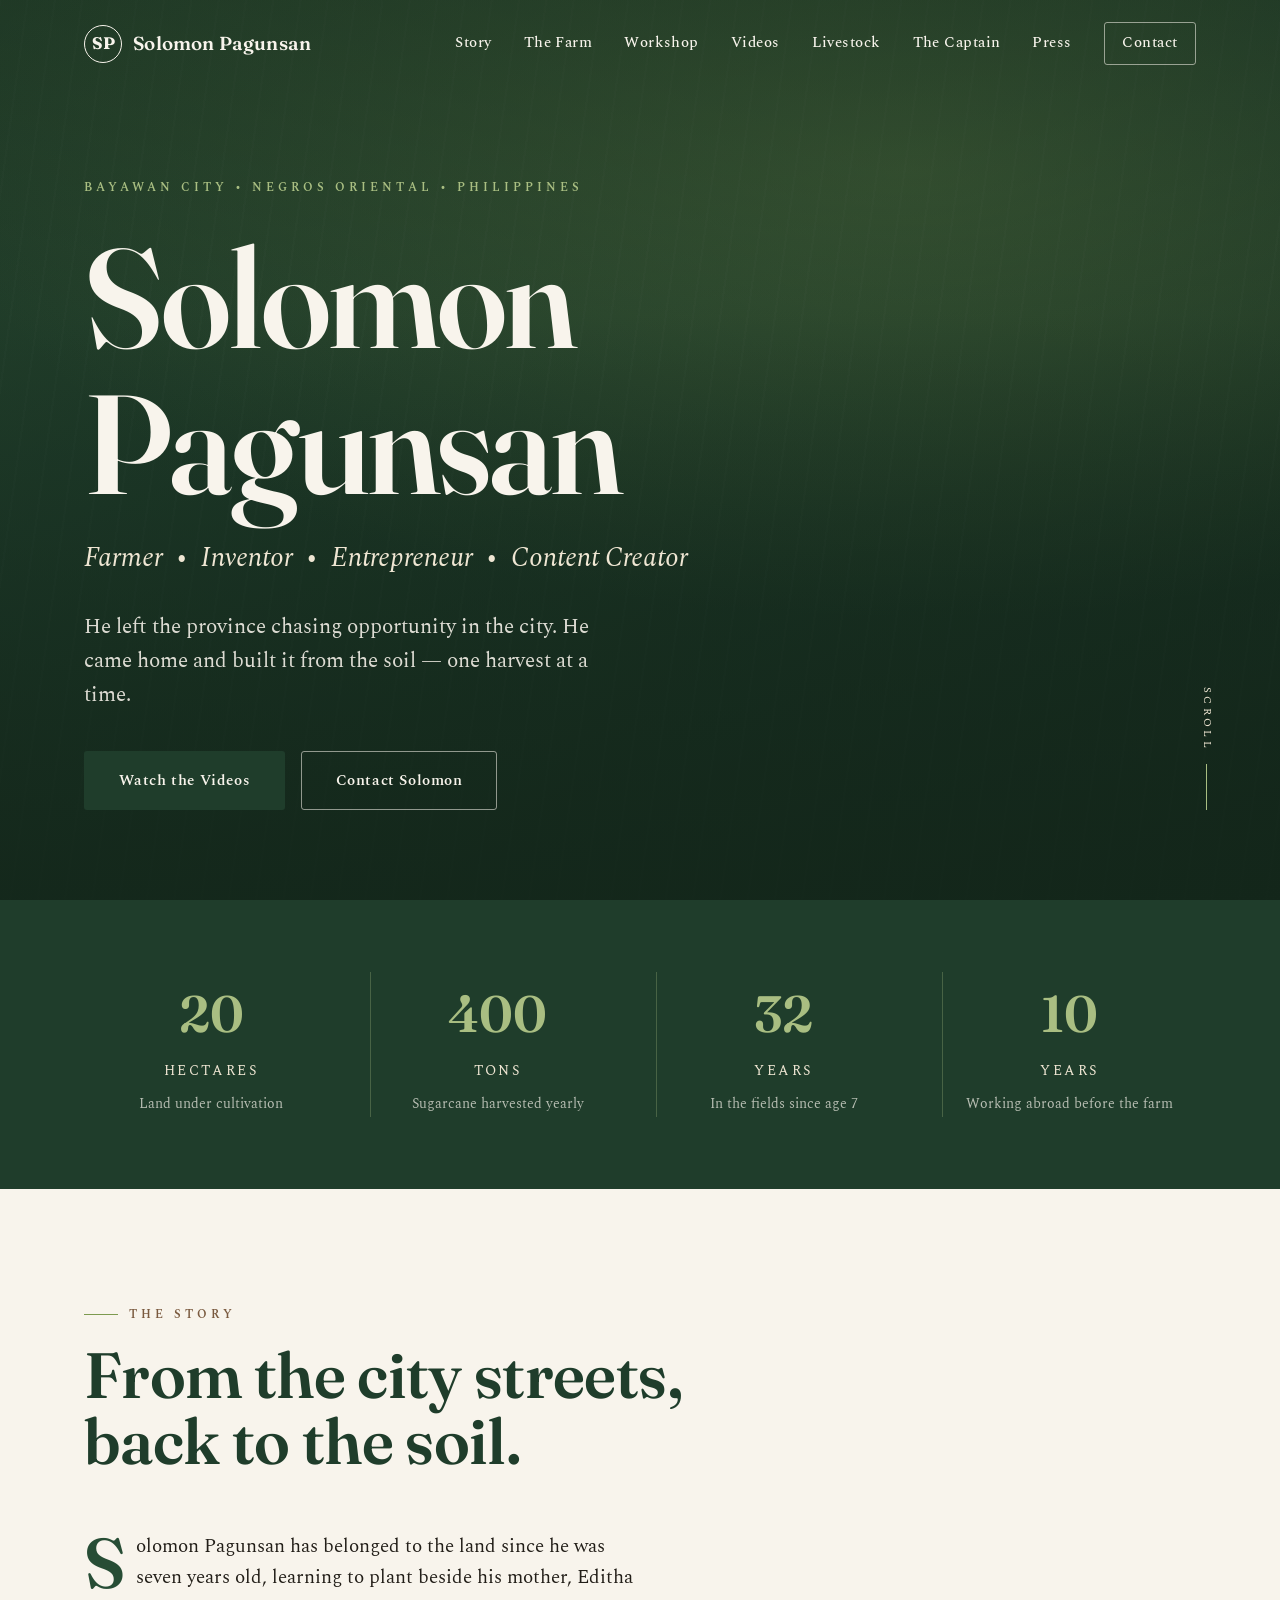
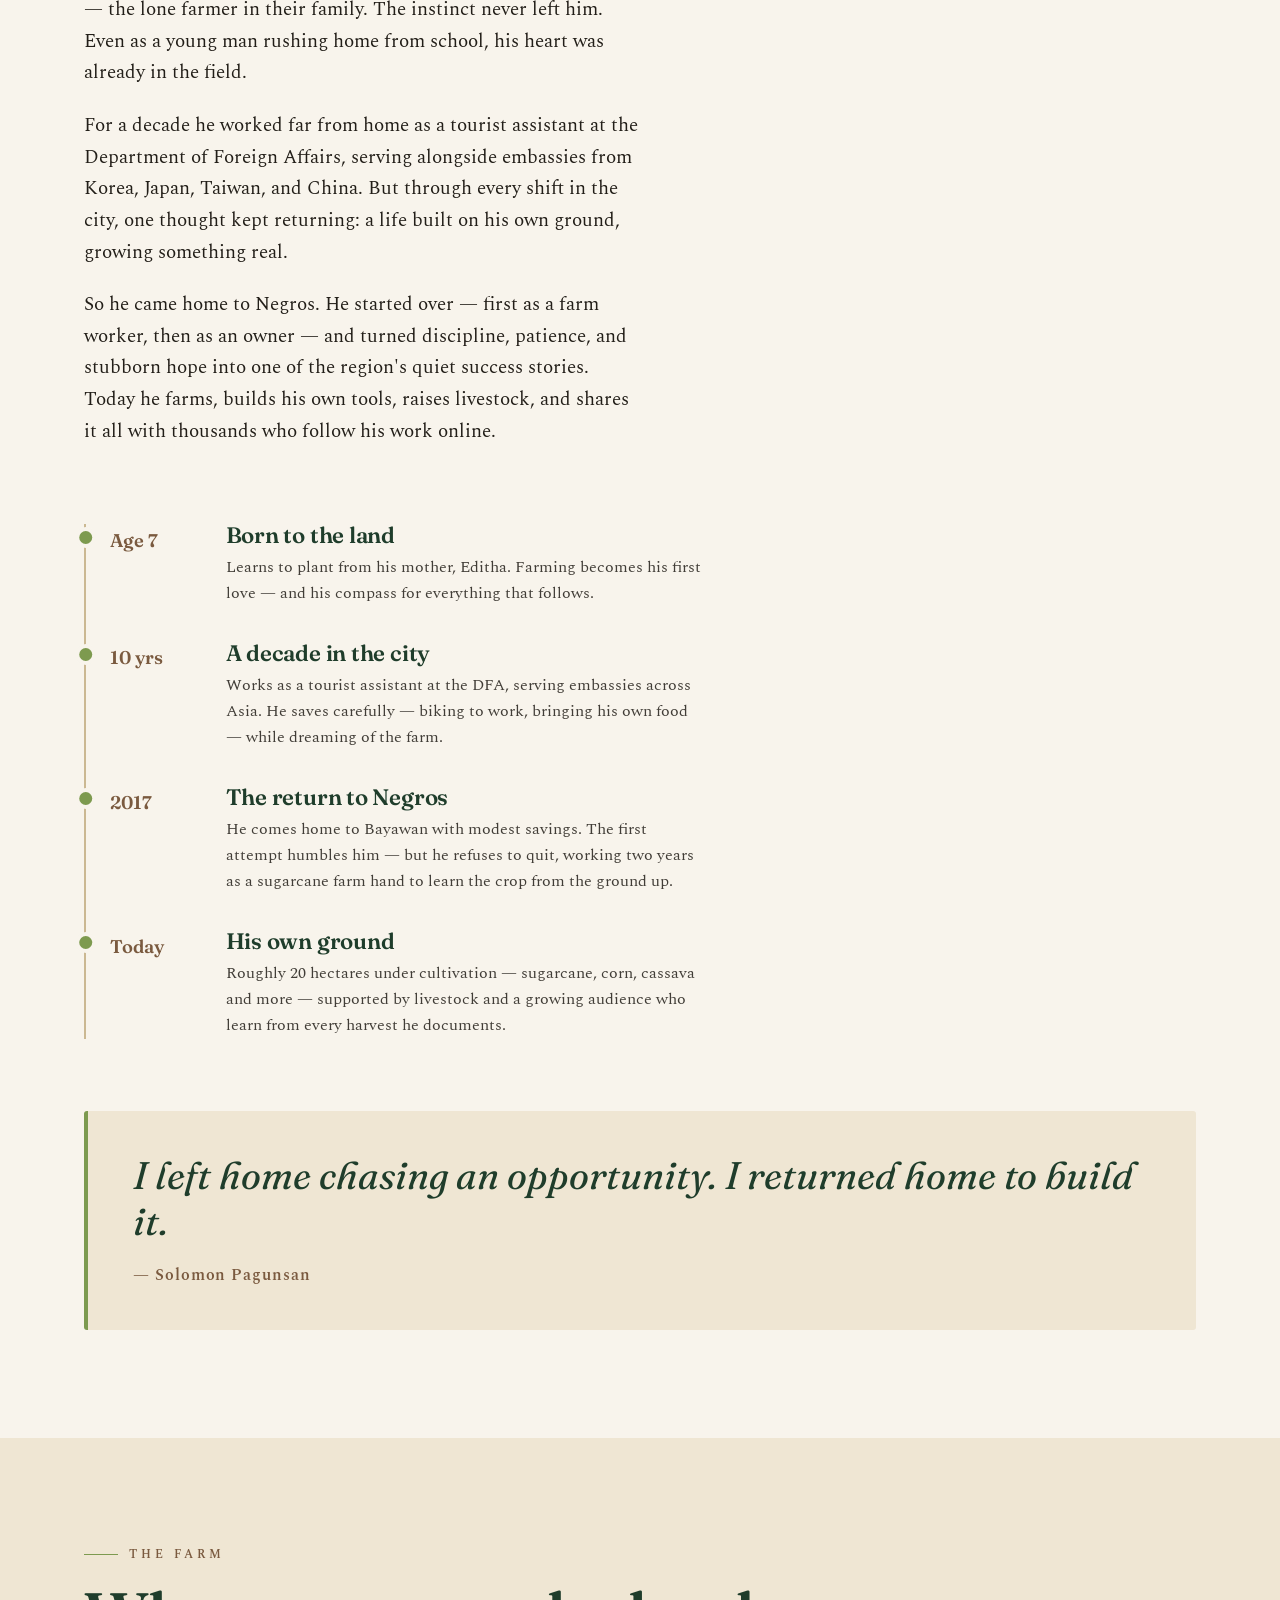
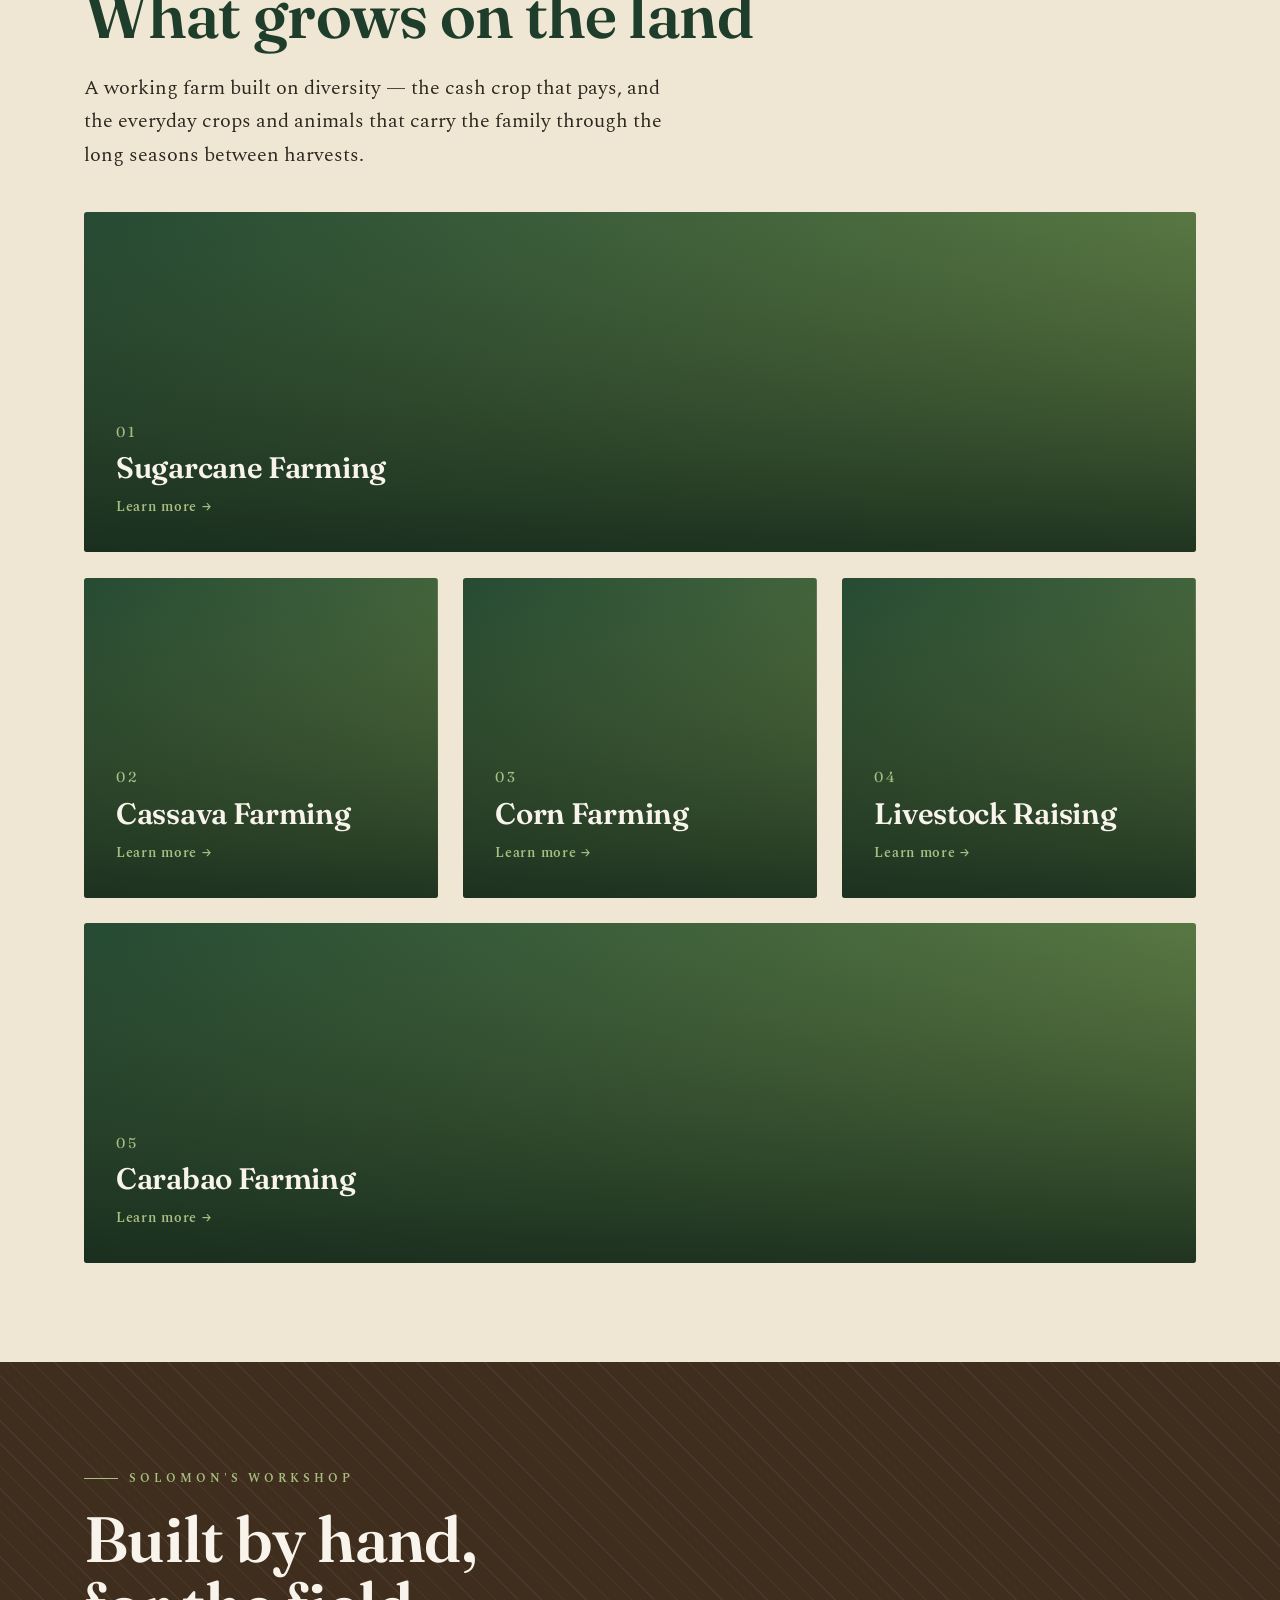
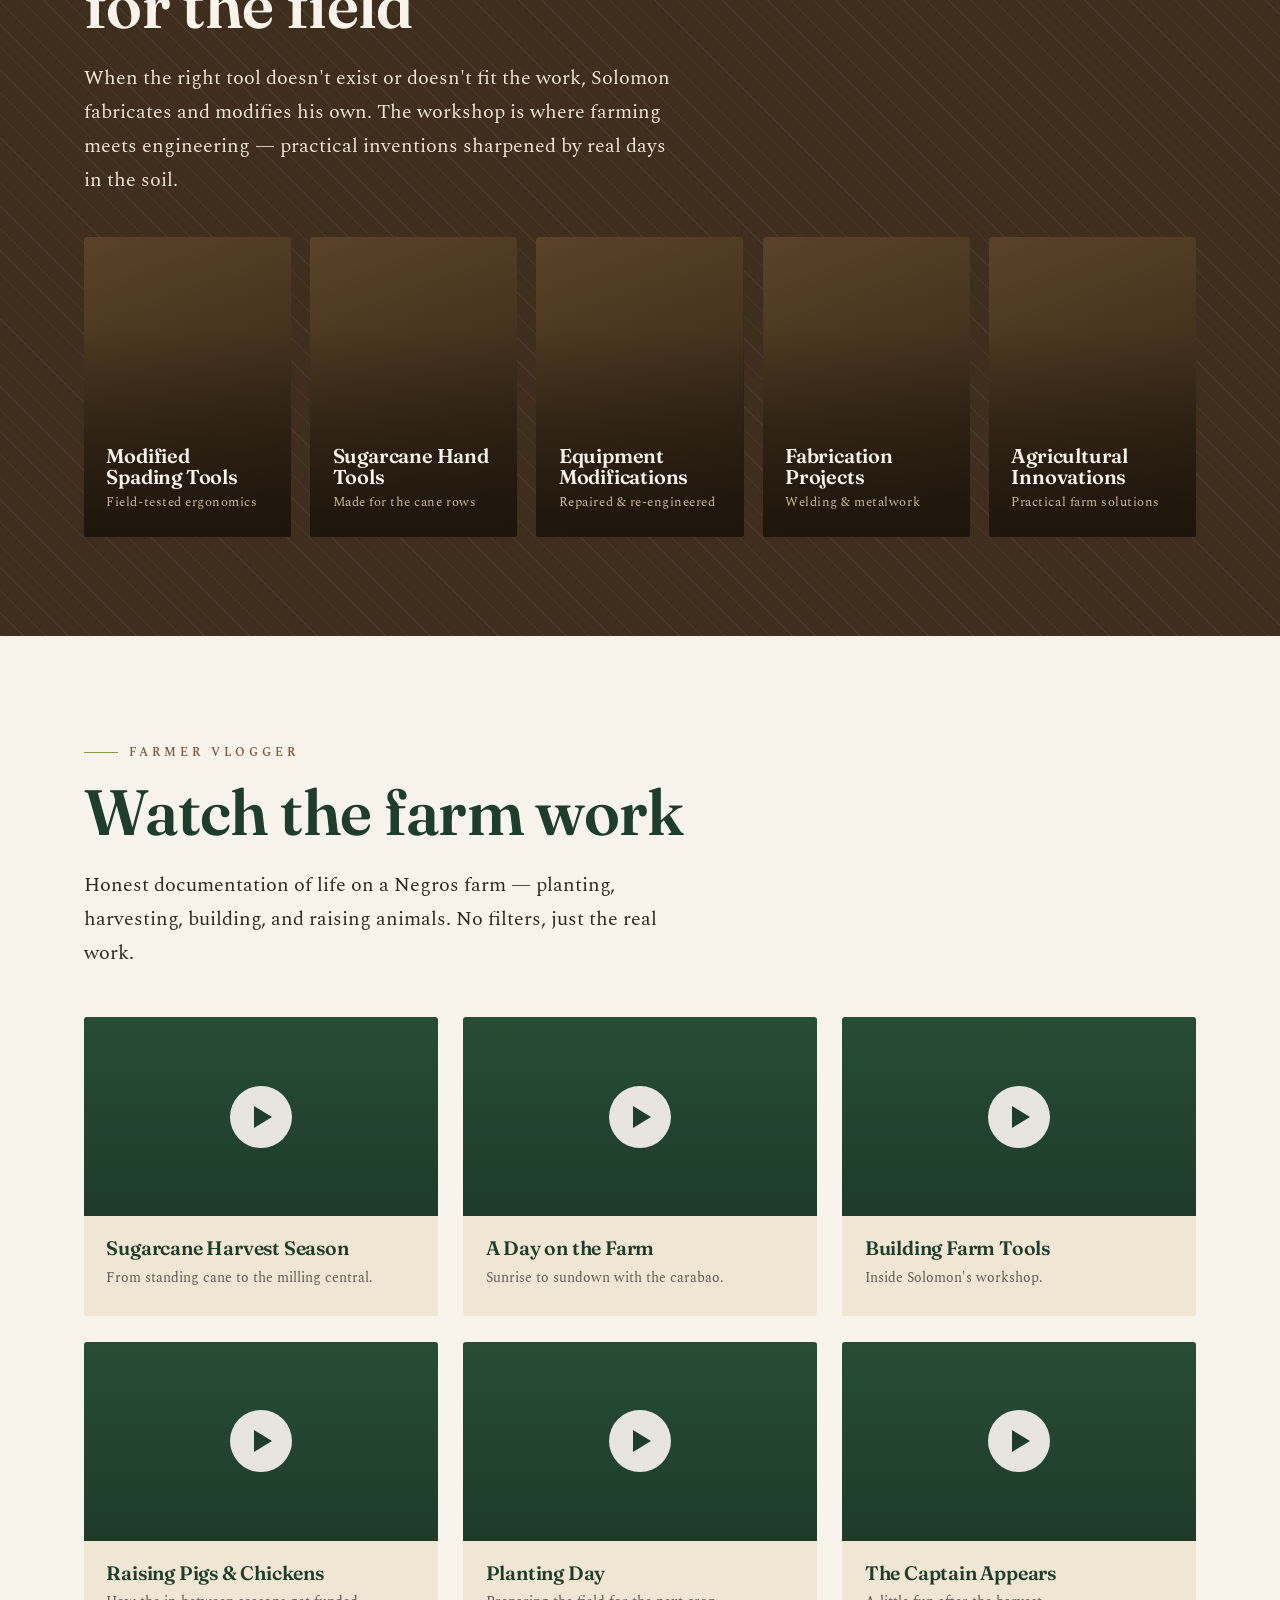
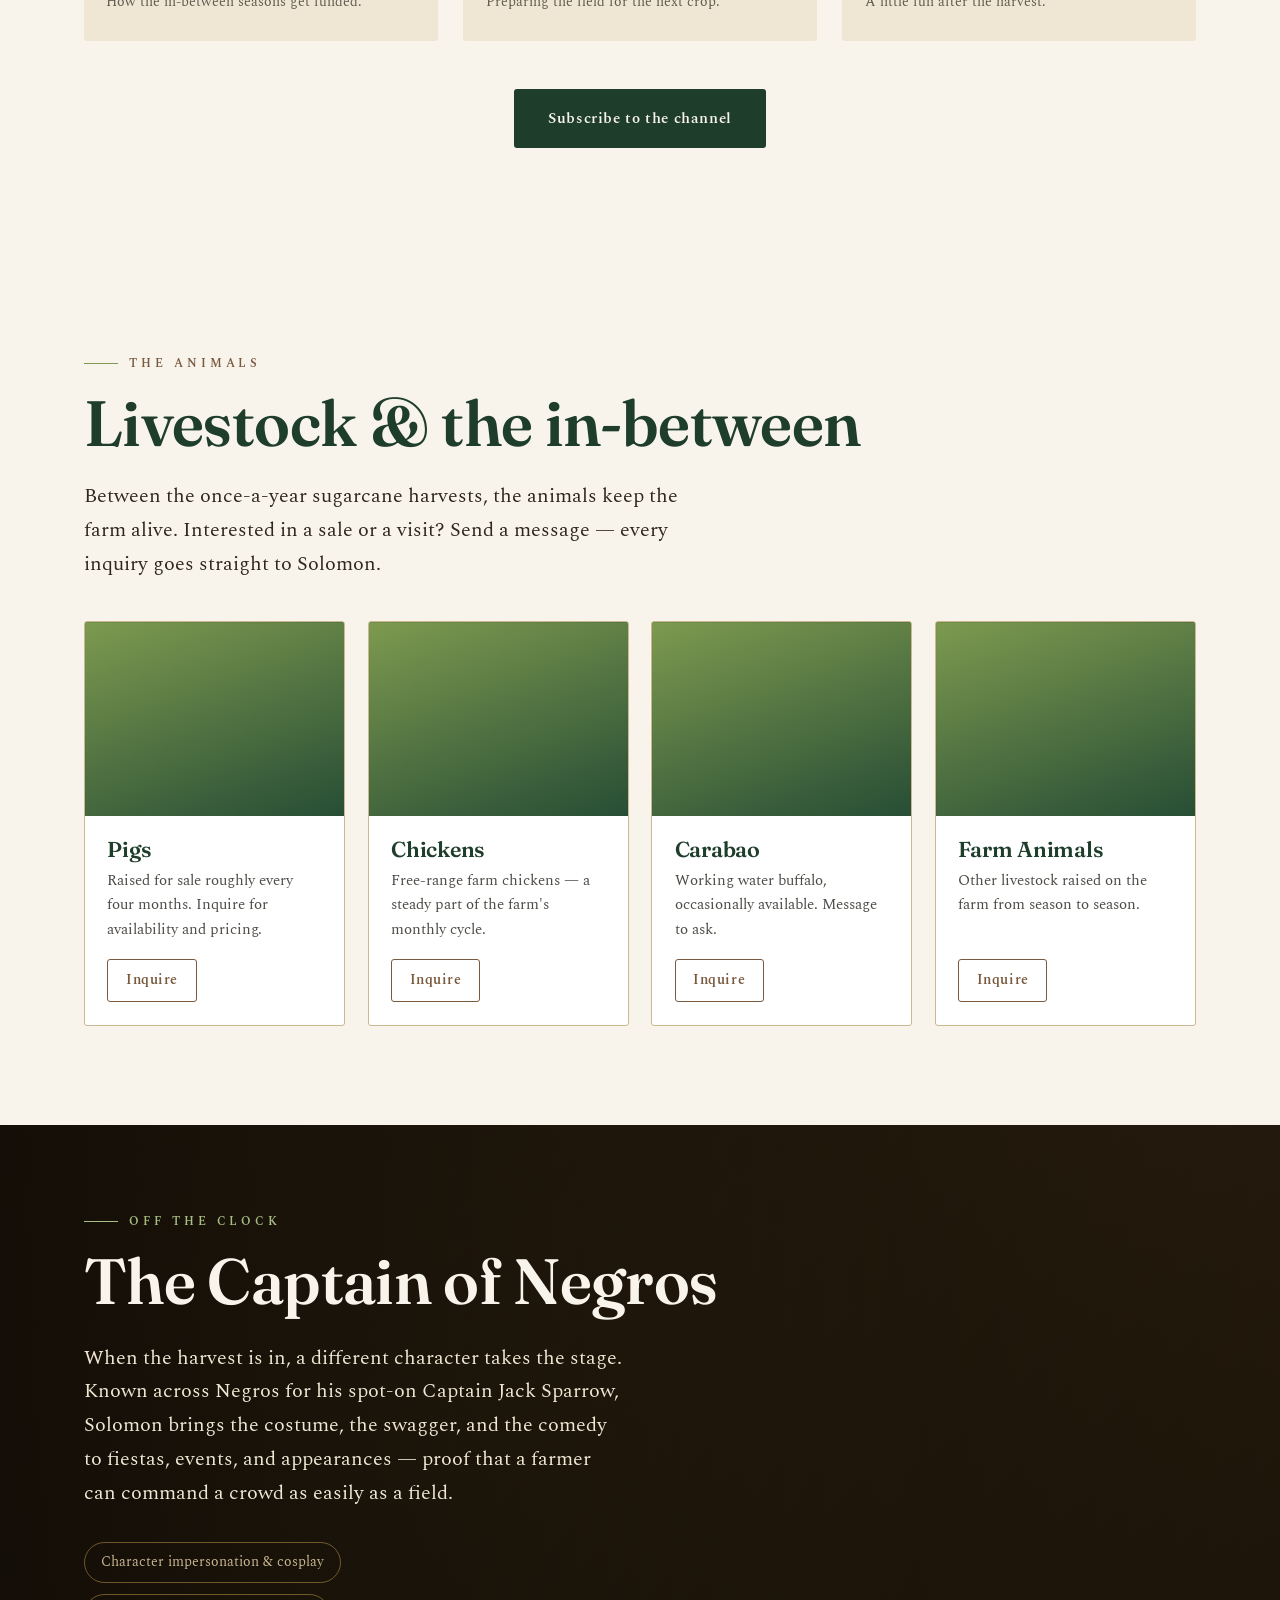
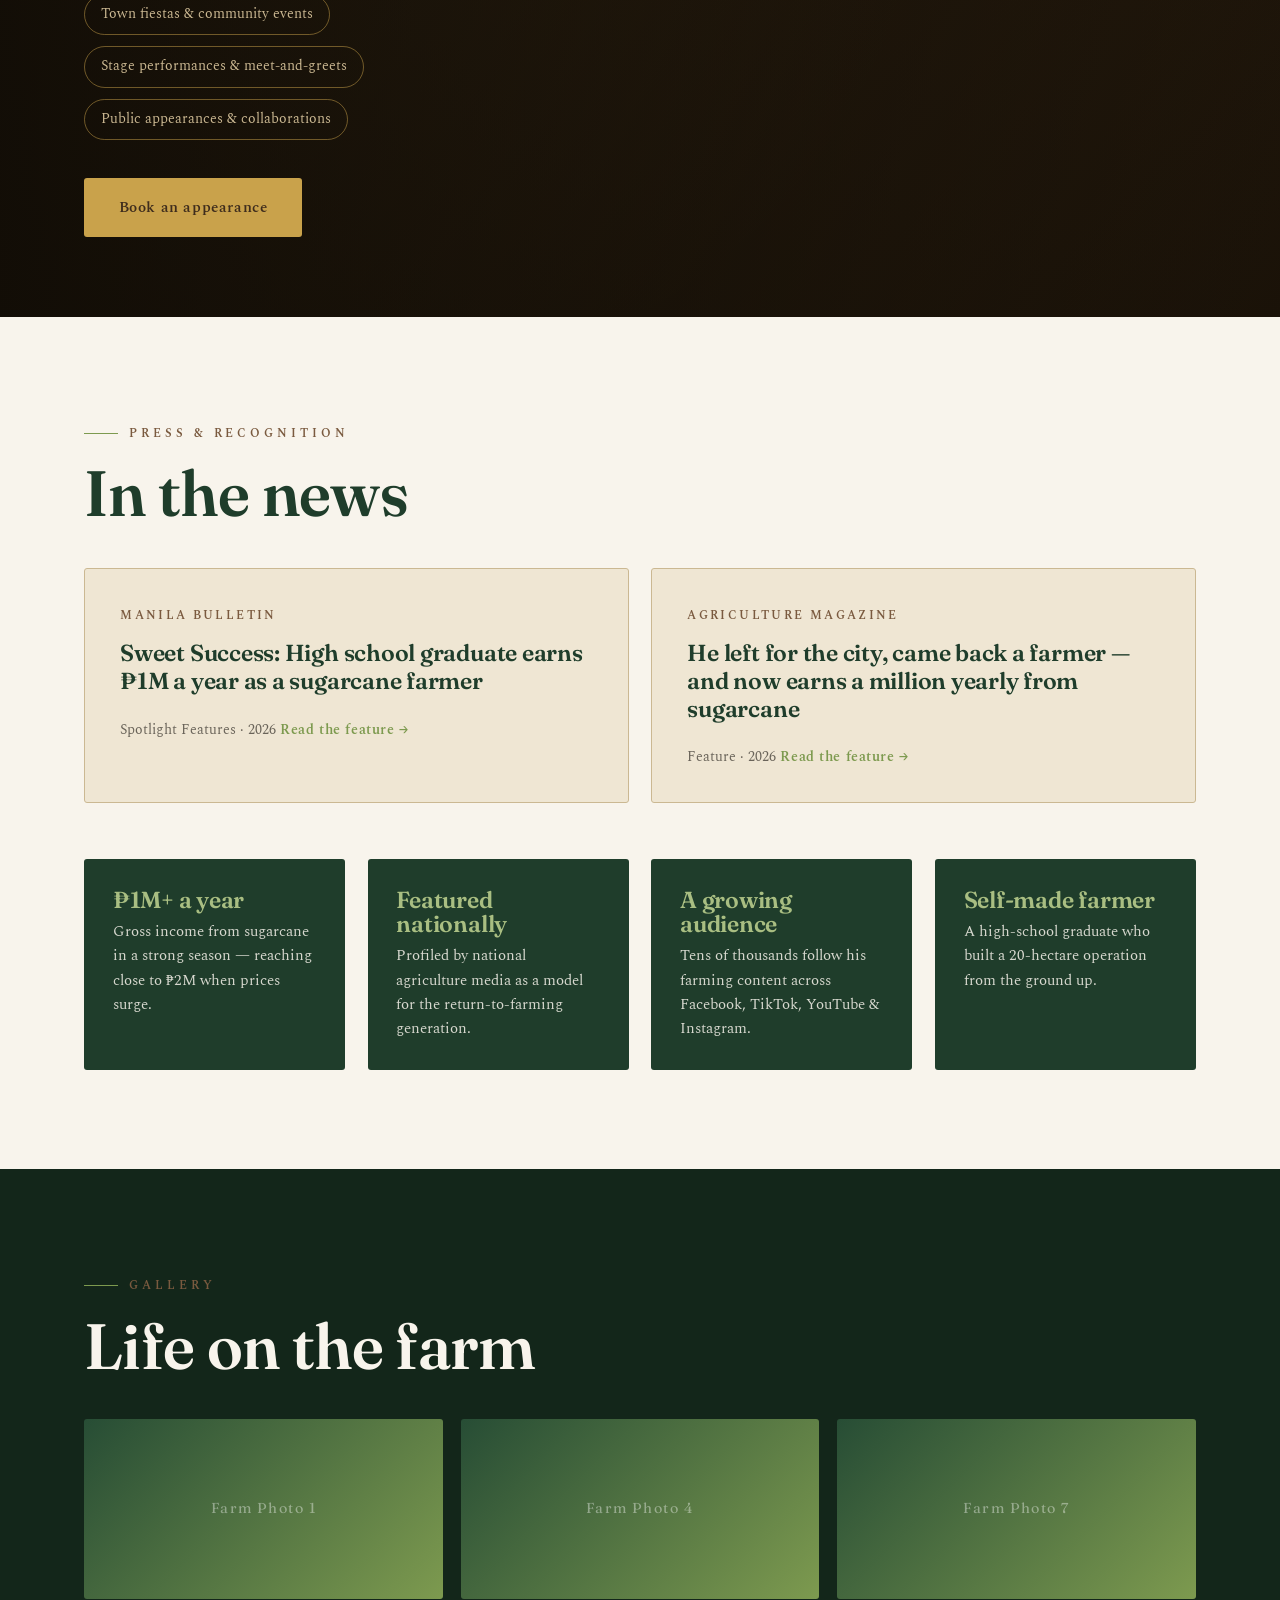
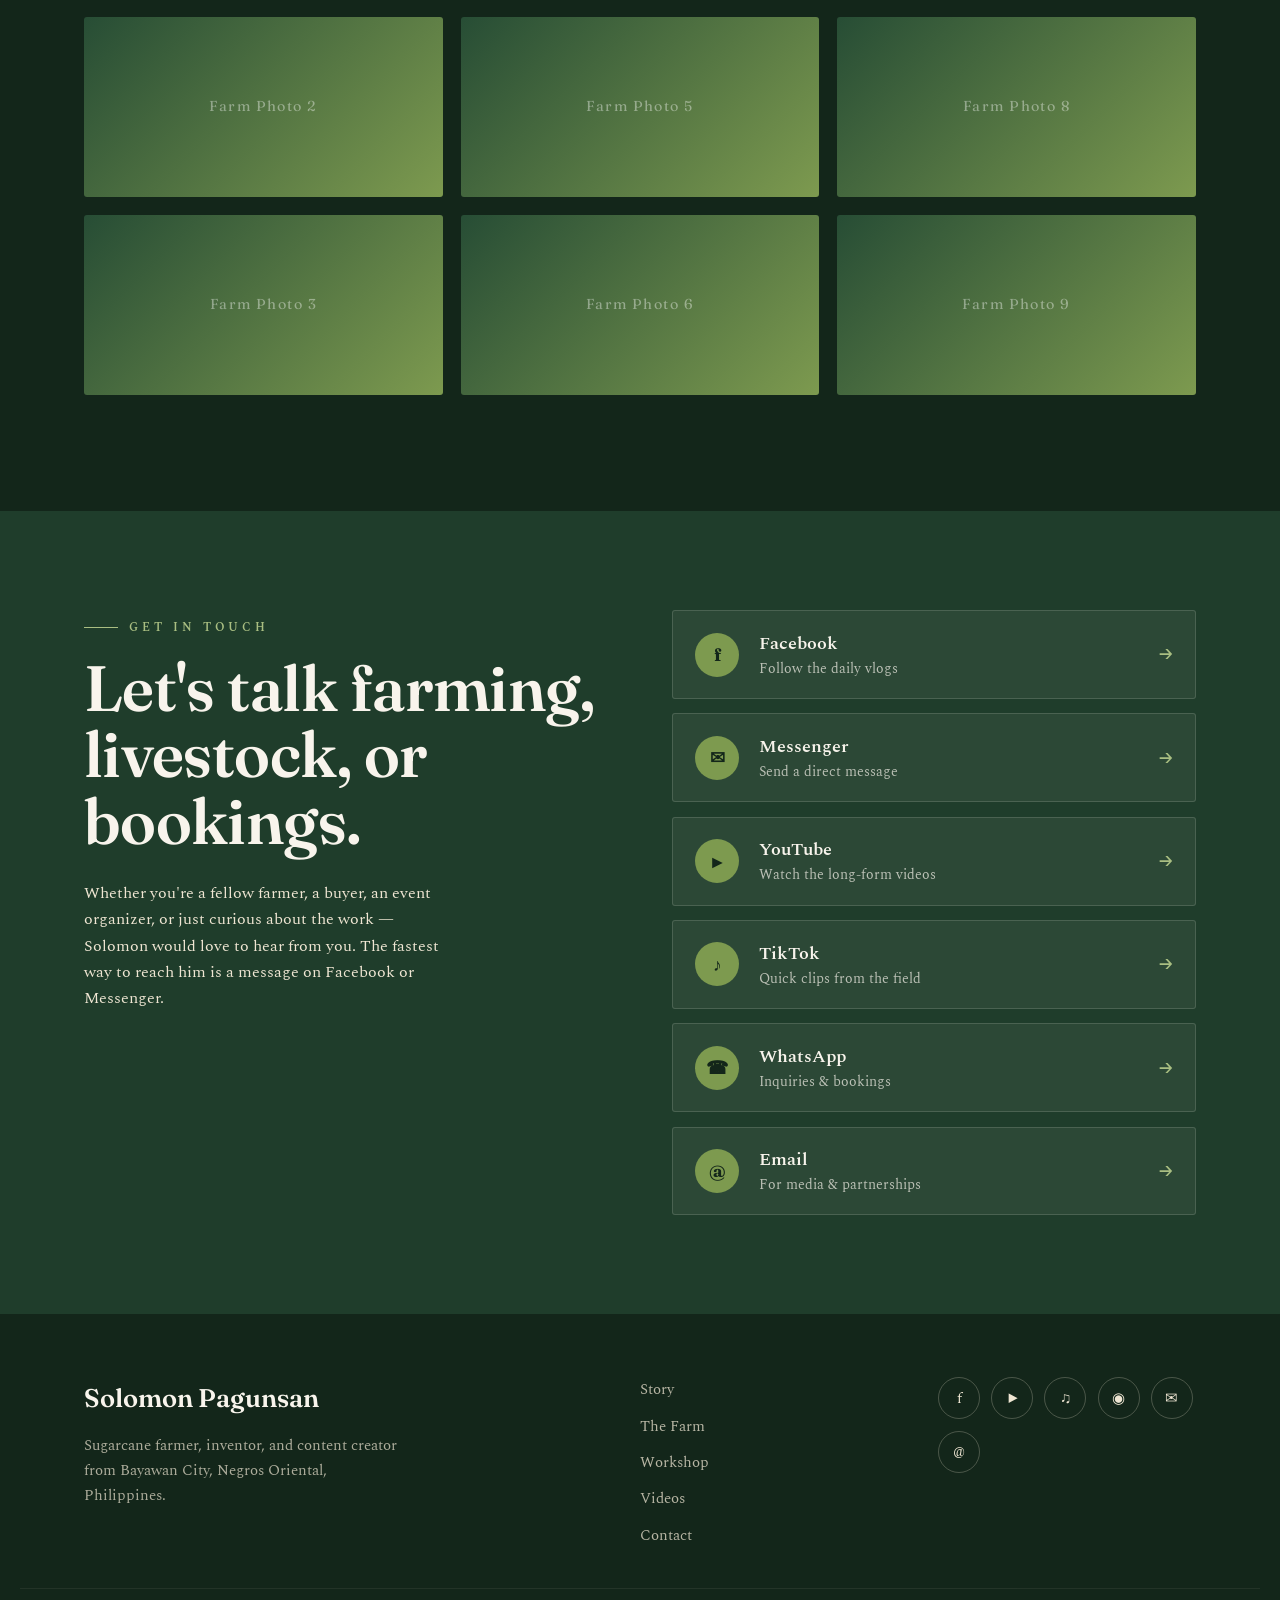
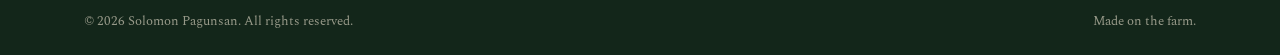
==== index.html @ bc2b1683 "Add files via upload" ====
<!DOCTYPE html>
<html lang="en">
<head>
<meta charset="UTF-8" />
<meta name="viewport" content="width=device-width, initial-scale=1.0" />

<!-- ============================= SEO ============================= -->
<title>Solomon Pagunsan — Sugarcane Farmer, Inventor & Content Creator | Negros Oriental</title>
<meta name="description" content="Official site of Solomon Pagunsan — sugarcane farmer, inventor, entrepreneur, and Farmer Vlogger from Bayawan City, Negros Oriental, Philippines. Documenting modern Filipino agriculture, farm innovation, and rural life." />
<meta name="keywords" content="Solomon Pagunsan, Sugarcane Farmer Philippines, Farmer Vlogger Philippines, Agricultural Content Creator, Negros Farmer, Sugarcane Farming, Filipino Farmer, Agricultural Entrepreneur, Bayawan, Negros Oriental" />
<meta name="author" content="Solomon Pagunsan" />
<meta name="robots" content="index, follow" />
<link rel="canonical" href="https://www.solomonpagunsan.com/" />

<!-- Open Graph -->
<meta property="og:type" content="website" />
<meta property="og:title" content="Solomon Pagunsan — Sugarcane Farmer, Inventor & Content Creator" />
<meta property="og:description" content="From the city to the soil — the story of a Negros sugarcane farmer building a livelihood from the ground up." />
<meta property="og:locale" content="en_PH" />
<meta property="og:site_name" content="Solomon Pagunsan" />
<meta property="og:image" content="" />
<meta name="twitter:card" content="summary_large_image" />

<!-- Structured data -->
<script type="application/ld+json">
{
  "@context": "https://schema.org",
  "@type": "Person",
  "name": "Solomon Pagunsan",
  "alternateName": "Solomon Retada Pagunsan",
  "jobTitle": "Sugarcane Farmer, Inventor, Entrepreneur, Content Creator",
  "homeLocation": {
    "@type": "Place",
    "name": "Bayawan City, Negros Oriental, Philippines"
  },
  "knowsAbout": ["Sugarcane Farming","Corn Farming","Cassava Farming","Livestock Raising","Carabao","Farm Equipment Fabrication"],
  "url": "https://www.solomonpagunsan.com/"
}
</script>

<!-- ============================= FONTS ============================= -->
<link rel="preconnect" href="https://fonts.googleapis.com" />
<link rel="preconnect" href="https://fonts.gstatic.com" crossorigin />
<link href="https://fonts.googleapis.com/css2?family=Fraunces:ital,opsz,wght@0,9..144,400;0,9..144,500;0,9..144,600;0,9..144,700;1,9..144,400&family=Spectral:ital,wght@0,300;0,400;0,500;0,600;1,400&display=swap" rel="stylesheet" />

<link rel="stylesheet" href="style.css" />
</head>

<body>

<!-- ===================================================================
     NAVIGATION
==================================================================== -->
<header class="nav" id="nav">
  <div class="nav__inner">
    <a href="#hero" class="nav__brand">
      <span class="nav__mark">SP</span>
      <span class="nav__name">Solomon&nbsp;Pagunsan</span>
    </a>

    <nav class="nav__links" id="navLinks" aria-label="Primary">
      <a href="#about">Story</a>
      <a href="#farm">The Farm</a>
      <a href="#workshop">Workshop</a>
      <a href="#videos">Videos</a>
      <a href="#livestock">Livestock</a>
      <a href="#captain">The Captain</a>
      <a href="#media">Press</a>
      <a href="#contact" class="nav__cta">Contact</a>
    </nav>

    <button class="nav__toggle" id="navToggle" aria-label="Open menu" aria-expanded="false">
      <span></span><span></span><span></span>
    </button>
  </div>
</header>

<!-- ===================================================================
     1. HERO
==================================================================== -->
<section class="hero" id="hero">
  <div class="hero__media" id="heroMedia"></div>
  <div class="hero__scrim"></div>

  <div class="hero__content">
    <p class="hero__eyebrow reveal">Bayawan City &bull; Negros Oriental &bull; Philippines</p>
    <h1 class="hero__title reveal">Solomon<br/>Pagunsan</h1>
    <p class="hero__tagline reveal">Farmer &nbsp;&bull;&nbsp; Inventor &nbsp;&bull;&nbsp; Entrepreneur &nbsp;&bull;&nbsp; Content Creator</p>
    <p class="hero__lede reveal">He left the province chasing opportunity in the city. He came home and built it from the soil — one harvest at a time.</p>
    <div class="hero__actions reveal">
      <a href="#videos" class="btn btn--solid">Watch the Videos</a>
      <a href="#contact" class="btn btn--ghost">Contact Solomon</a>
    </div>
  </div>

  <a href="#about" class="hero__scroll" aria-label="Scroll down">
    <span>Scroll</span>
    <i></i>
  </a>
</section>

<!-- ===================================================================
     STAT STRIP
==================================================================== -->
<section class="stats">
  <div class="stats__inner">
    <div class="stat reveal"><span class="stat__num" data-count="20">20</span><span class="stat__unit">hectares</span><span class="stat__label">Land under cultivation</span></div>
    <div class="stat reveal"><span class="stat__num" data-count="400">400</span><span class="stat__unit">tons</span><span class="stat__label">Sugarcane harvested yearly</span></div>
    <div class="stat reveal"><span class="stat__num" data-count="32">32</span><span class="stat__unit">years</span><span class="stat__label">In the fields since age 7</span></div>
    <div class="stat reveal"><span class="stat__num" data-count="10">10</span><span class="stat__unit">years</span><span class="stat__label">Working abroad before the farm</span></div>
  </div>
</section>

<!-- ===================================================================
     2. ABOUT / STORY
==================================================================== -->
<section class="about" id="about">
  <div class="about__head">
    <p class="kicker reveal">The Story</p>
    <h2 class="section-title reveal">From the city streets,<br/>back to the soil.</h2>
  </div>

  <div class="about__body">
    <div class="about__lead reveal">
      <p>Solomon Pagunsan has belonged to the land since he was seven years old, learning to plant beside his mother, Editha — the lone farmer in their family. The instinct never left him. Even as a young man rushing home from school, his heart was already in the field.</p>
      <p>For a decade he worked far from home as a tourist assistant at the Department of Foreign Affairs, serving alongside embassies from Korea, Japan, Taiwan, and China. But through every shift in the city, one thought kept returning: a life built on his own ground, growing something real.</p>
      <p>So he came home to Negros. He started over — first as a farm worker, then as an owner — and turned discipline, patience, and stubborn hope into one of the region's quiet success stories. Today he farms, builds his own tools, raises livestock, and shares it all with thousands who follow his work online.</p>
    </div>

    <!-- Timeline -->
    <ol class="timeline">
      <li class="timeline__item reveal">
        <span class="timeline__year">Age 7</span>
        <div class="timeline__card">
          <h3>Born to the land</h3>
          <p>Learns to plant from his mother, Editha. Farming becomes his first love — and his compass for everything that follows.</p>
        </div>
      </li>
      <li class="timeline__item reveal">
        <span class="timeline__year">10 yrs</span>
        <div class="timeline__card">
          <h3>A decade in the city</h3>
          <p>Works as a tourist assistant at the DFA, serving embassies across Asia. He saves carefully — biking to work, bringing his own food — while dreaming of the farm.</p>
        </div>
      </li>
      <li class="timeline__item reveal">
        <span class="timeline__year">2017</span>
        <div class="timeline__card">
          <h3>The return to Negros</h3>
          <p>He comes home to Bayawan with modest savings. The first attempt humbles him — but he refuses to quit, working two years as a sugarcane farm hand to learn the crop from the ground up.</p>
        </div>
      </li>
      <li class="timeline__item reveal">
        <span class="timeline__year">Today</span>
        <div class="timeline__card">
          <h3>His own ground</h3>
          <p>Roughly 20 hectares under cultivation — sugarcane, corn, cassava and more — supported by livestock and a growing audience who learn from every harvest he documents.</p>
        </div>
      </li>
    </ol>

    <figure class="pullquote reveal">
      <blockquote>I left home chasing an opportunity. I returned home to build it.</blockquote>
      <figcaption>— Solomon Pagunsan</figcaption>
    </figure>
  </div>
</section>

<!-- ===================================================================
     3. FARM LIFE
==================================================================== -->
<section class="farm" id="farm">
  <div class="farm__head">
    <p class="kicker reveal">The Farm</p>
    <h2 class="section-title reveal">What grows on the land</h2>
    <p class="section-sub reveal">A working farm built on diversity — the cash crop that pays, and the everyday crops and animals that carry the family through the long seasons between harvests.</p>
  </div>

  <div class="farm__grid" id="farmGrid"><!-- injected by script.js --></div>
</section>

<!-- ===================================================================
     4. WORKSHOP
==================================================================== -->
<section class="workshop" id="workshop">
  <div class="workshop__intro">
    <p class="kicker kicker--light reveal">Solomon's Workshop</p>
    <h2 class="section-title section-title--light reveal">Built by hand,<br/>for the field</h2>
    <p class="section-sub section-sub--light reveal">When the right tool doesn't exist or doesn't fit the work, Solomon fabricates and modifies his own. The workshop is where farming meets engineering — practical inventions sharpened by real days in the soil.</p>
  </div>

  <div class="workshop__gallery" id="workshopGallery"><!-- injected by script.js --></div>
</section>

<!-- ===================================================================
     5. VIDEOS
==================================================================== -->
<section class="videos" id="videos">
  <div class="videos__head">
    <p class="kicker reveal">Farmer Vlogger</p>
    <h2 class="section-title reveal">Watch the farm work</h2>
    <p class="section-sub reveal">Honest documentation of life on a Negros farm — planting, harvesting, building, and raising animals. No filters, just the real work.</p>
  </div>

  <div class="videos__grid" id="videosGrid"><!-- injected by script.js --></div>

  <div class="videos__cta reveal">
    <a href="#contact" class="btn btn--solid" id="subscribeBtn" target="_blank" rel="noopener">Subscribe to the channel</a>
  </div>
</section>

<!-- ===================================================================
     6. LIVESTOCK
==================================================================== -->
<section class="livestock" id="livestock">
  <div class="livestock__head">
    <p class="kicker reveal">The Animals</p>
    <h2 class="section-title reveal">Livestock &amp; the in-between</h2>
    <p class="section-sub reveal">Between the once-a-year sugarcane harvests, the animals keep the farm alive. Interested in a sale or a visit? Send a message — every inquiry goes straight to Solomon.</p>
  </div>

  <div class="livestock__grid" id="livestockGrid"><!-- injected by script.js --></div>
</section>

<!-- ===================================================================
     7. THE CAPTAIN (Jack Sparrow persona)
==================================================================== -->
<section class="captain" id="captain">
  <div class="captain__media" id="captainMedia"></div>
  <div class="captain__scrim"></div>
  <div class="captain__content">
    <p class="kicker kicker--light reveal">Off the Clock</p>
    <h2 class="section-title section-title--light reveal">The Captain of Negros</h2>
    <p class="captain__text reveal">When the harvest is in, a different character takes the stage. Known across Negros for his spot-on Captain Jack Sparrow, Solomon brings the costume, the swagger, and the comedy to fiestas, events, and appearances — proof that a farmer can command a crowd as easily as a field.</p>
    <ul class="captain__list reveal">
      <li>Character impersonation &amp; cosplay</li>
      <li>Town fiestas &amp; community events</li>
      <li>Stage performances &amp; meet-and-greets</li>
      <li>Public appearances &amp; collaborations</li>
    </ul>
    <a href="#contact" class="btn btn--gold reveal">Book an appearance</a>
  </div>
</section>

<!-- ===================================================================
     8. MEDIA & ACHIEVEMENTS
==================================================================== -->
<section class="media" id="media">
  <div class="media__head">
    <p class="kicker reveal">Press &amp; Recognition</p>
    <h2 class="section-title reveal">In the news</h2>
  </div>

  <div class="media__grid" id="mediaGrid"><!-- injected by script.js --></div>

  <div class="achievements">
    <div class="achievement reveal"><h3>₱1M+ a year</h3><p>Gross income from sugarcane in a strong season — reaching close to ₱2M when prices surge.</p></div>
    <div class="achievement reveal"><h3>Featured nationally</h3><p>Profiled by national agriculture media as a model for the return-to-farming generation.</p></div>
    <div class="achievement reveal"><h3>A growing audience</h3><p>Tens of thousands follow his farming content across Facebook, TikTok, YouTube &amp; Instagram.</p></div>
    <div class="achievement reveal"><h3>Self-made farmer</h3><p>A high-school graduate who built a 20-hectare operation from the ground up.</p></div>
  </div>
</section>

<!-- ===================================================================
     9. GALLERY
==================================================================== -->
<section class="gallery" id="gallery">
  <div class="gallery__head">
    <p class="kicker reveal">Gallery</p>
    <h2 class="section-title reveal">Life on the farm</h2>
  </div>
  <div class="gallery__masonry" id="galleryMasonry"><!-- injected by script.js --></div>
</section>

<!-- ===================================================================
     10. CONTACT
==================================================================== -->
<section class="contact" id="contact">
  <div class="contact__inner">
    <div class="contact__left reveal">
      <p class="kicker kicker--light">Get in touch</p>
      <h2 class="section-title section-title--light">Let's talk farming,<br/>livestock, or bookings.</h2>
      <p class="contact__text">Whether you're a fellow farmer, a buyer, an event organizer, or just curious about the work — Solomon would love to hear from you. The fastest way to reach him is a message on Facebook or Messenger.</p>
    </div>

    <div class="contact__right reveal">
      <a class="contact__channel" id="cFacebook" href="#" target="_blank" rel="noopener">
        <span class="contact__icon">f</span>
        <span class="contact__meta"><strong>Facebook</strong><em>Follow the daily vlogs</em></span>
        <span class="contact__arrow">&rarr;</span>
      </a>
      <a class="contact__channel" id="cMessenger" href="#" target="_blank" rel="noopener">
        <span class="contact__icon">&#9993;</span>
        <span class="contact__meta"><strong>Messenger</strong><em>Send a direct message</em></span>
        <span class="contact__arrow">&rarr;</span>
      </a>
      <a class="contact__channel" id="cYoutube" href="#" target="_blank" rel="noopener">
        <span class="contact__icon">&#9658;</span>
        <span class="contact__meta"><strong>YouTube</strong><em>Watch the long-form videos</em></span>
        <span class="contact__arrow">&rarr;</span>
      </a>
      <a class="contact__channel" id="cTiktok" href="#" target="_blank" rel="noopener">
        <span class="contact__icon">&#9834;</span>
        <span class="contact__meta"><strong>TikTok</strong><em>Quick clips from the field</em></span>
        <span class="contact__arrow">&rarr;</span>
      </a>
      <a class="contact__channel" id="cWhatsapp" href="#" target="_blank" rel="noopener">
        <span class="contact__icon">&#9742;</span>
        <span class="contact__meta"><strong>WhatsApp</strong><em>Inquiries &amp; bookings</em></span>
        <span class="contact__arrow">&rarr;</span>
      </a>
      <a class="contact__channel" id="cEmail" href="#" target="_blank" rel="noopener">
        <span class="contact__icon">@</span>
        <span class="contact__meta"><strong>Email</strong><em>For media &amp; partnerships</em></span>
        <span class="contact__arrow">&rarr;</span>
      </a>
    </div>
  </div>
</section>

<!-- ===================================================================
     FOOTER
==================================================================== -->
<footer class="footer">
  <div class="footer__inner">
    <div class="footer__brand">
      <span class="footer__mark">Solomon Pagunsan</span>
      <p>Sugarcane farmer, inventor, and content creator from Bayawan City, Negros Oriental, Philippines.</p>
    </div>
    <div class="footer__nav">
      <a href="#about">Story</a>
      <a href="#farm">The Farm</a>
      <a href="#workshop">Workshop</a>
      <a href="#videos">Videos</a>
      <a href="#contact">Contact</a>
    </div>
    <div class="footer__social" id="footerSocial"><!-- injected by script.js --></div>
  </div>
  <div class="footer__base">
    <span>&copy; <span id="year"></span> Solomon Pagunsan. All rights reserved.</span>
    <span>Made on the farm.</span>
  </div>
</footer>

<!-- ===================================================================
     LIGHTBOX
==================================================================== -->
<div class="lightbox" id="lightbox" aria-hidden="true">
  <button class="lightbox__close" id="lightboxClose" aria-label="Close">&times;</button>
  <div class="lightbox__stage" id="lightboxStage"></div>
</div>

<script src="script.js"></script>
</body>
</html>
---- style.css ----
/* ===================================================================
   SOLOMON PAGUNSAN — STYLESHEET
   Editorial / documentary aesthetic. Agricultural heritage palette.
   Sections: Tokens · Base · Buttons · Nav · Hero · Stats · About ·
             Farm · Workshop · Videos · Livestock · Captain · Media ·
             Gallery · Contact · Footer · Lightbox · Reveal · Responsive
=================================================================== */

/* ----------------------------- TOKENS ---------------------------- */
:root{
  /* Greens */
  --green-900:#13261a;
  --green-800:#1f3d2b;   /* forest green */
  --green-700:#274d35;
  --green-600:#355e3b;
  --cane:#7d9a4f;        /* sugarcane green */
  --cane-light:#a9be82;

  /* Earth */
  --earth:#7a5a3f;       /* earth brown */
  --soil:#3f2d1d;        /* soil brown */
  --beige:#cbb892;       /* warm beige */

  /* Neutrals */
  --cream:#efe6d3;       /* natural cream */
  --off-white:#f8f4ec;   /* off white */
  --charcoal:#221e18;    /* dark charcoal */
  --ink:#2d271f;

  /* Accents */
  --gold:#c9a24b;

  /* Type */
  --display:'Fraunces', Georgia, 'Times New Roman', serif;
  --body:'Spectral', Georgia, serif;

  /* Layout */
  --maxw:1240px;
  --pad:clamp(1.25rem, 5vw, 6rem);
  --radius:3px;

  --ease:cubic-bezier(.22,.61,.36,1);
}

/* ------------------------------ BASE ----------------------------- */
*{box-sizing:border-box;margin:0;padding:0;}
html{scroll-behavior:smooth;-webkit-text-size-adjust:100%;}
body{
  font-family:var(--body);
  background:var(--off-white);
  color:var(--charcoal);
  line-height:1.65;
  font-size:clamp(1rem,1.05vw,1.12rem);
  font-weight:400;
  overflow-x:hidden;
  -webkit-font-smoothing:antialiased;
}
img{max-width:100%;display:block;}
a{color:inherit;text-decoration:none;}
ul,ol{list-style:none;}

h1,h2,h3{font-family:var(--display);font-weight:600;line-height:1.04;letter-spacing:-.01em;}

.section-title{
  font-size:clamp(2.1rem,5.2vw,4rem);
  color:var(--green-800);
  font-weight:600;
}
.section-title--light{color:var(--off-white);}
.section-sub{
  max-width:60ch;margin-top:1.4rem;
  font-size:clamp(1.05rem,1.6vw,1.3rem);
  color:var(--ink);opacity:.85;font-weight:400;
}
.section-sub--light{color:var(--cream);opacity:.9;}

.kicker{
  font-family:var(--body);
  text-transform:uppercase;
  letter-spacing:.34em;
  font-size:.72rem;
  font-weight:600;
  color:var(--earth);
  margin-bottom:1.1rem;
  display:inline-flex;align-items:center;gap:.7rem;
}
.kicker::before{content:"";width:34px;height:1px;background:var(--cane);}
.kicker--light{color:var(--cane-light);}
.kicker--light::before{background:var(--cane-light);}

/* ----------------------------- BUTTONS --------------------------- */
.btn{
  display:inline-block;
  font-family:var(--body);
  font-weight:600;
  letter-spacing:.04em;
  font-size:.95rem;
  padding:1rem 2.1rem;
  border-radius:var(--radius);
  cursor:pointer;border:1px solid transparent;
  transition:transform .35s var(--ease), background .35s var(--ease), color .35s var(--ease), box-shadow .35s var(--ease);
}
.btn--solid{background:var(--green-800);color:var(--off-white);}
.btn--solid:hover{background:var(--green-700);transform:translateY(-2px);box-shadow:0 14px 30px -14px rgba(19,38,26,.7);}
.btn--ghost{background:transparent;color:var(--off-white);border-color:rgba(248,244,236,.55);}
.btn--ghost:hover{background:rgba(248,244,236,.12);border-color:var(--off-white);transform:translateY(-2px);}
.btn--gold{background:var(--gold);color:var(--soil);}
.btn--gold:hover{background:#d8b25f;transform:translateY(-2px);box-shadow:0 14px 30px -14px rgba(201,162,75,.7);}

/* ------------------------------ NAV ------------------------------ */
.nav{
  position:fixed;top:0;left:0;width:100%;z-index:100;
  transition:background .4s var(--ease), box-shadow .4s var(--ease), padding .4s var(--ease);
  padding:1.4rem 0;
}
.nav__inner{
  max-width:var(--maxw);margin:0 auto;padding:0 var(--pad);
  display:flex;align-items:center;justify-content:space-between;gap:2rem;
}
.nav__brand{display:flex;align-items:center;gap:.7rem;color:var(--off-white);transition:color .4s var(--ease);}
.nav__mark{
  font-family:var(--display);font-weight:700;font-size:1.05rem;
  border:1.5px solid currentColor;width:38px;height:38px;
  display:grid;place-items:center;border-radius:50%;
}
.nav__name{font-family:var(--display);font-weight:600;font-size:1.18rem;letter-spacing:.01em;}
.nav__links{display:flex;align-items:center;gap:2rem;}
.nav__links a{
  color:var(--off-white);font-size:.93rem;font-weight:500;letter-spacing:.03em;
  position:relative;transition:color .3s var(--ease);
}
.nav__links a:not(.nav__cta)::after{
  content:"";position:absolute;left:0;bottom:-6px;width:0;height:1.5px;background:var(--cane-light);
  transition:width .3s var(--ease);
}
.nav__links a:not(.nav__cta):hover::after{width:100%;}
.nav__cta{border:1px solid rgba(248,244,236,.55);padding:.5rem 1.1rem;border-radius:var(--radius);}
.nav__cta:hover{background:rgba(248,244,236,.14);}

/* scrolled state */
.nav.is-solid{background:var(--off-white);box-shadow:0 1px 0 rgba(34,30,24,.08);padding:.85rem 0;}
.nav.is-solid .nav__brand,
.nav.is-solid .nav__links a{color:var(--green-800);}
.nav.is-solid .nav__cta{border-color:var(--green-800);}
.nav.is-solid .nav__cta:hover{background:var(--green-800);color:var(--off-white);}

.nav__toggle{display:none;flex-direction:column;gap:5px;background:none;border:none;cursor:pointer;padding:6px;}
.nav__toggle span{width:26px;height:2px;background:var(--off-white);transition:.3s var(--ease);}
.nav.is-solid .nav__toggle span{background:var(--green-800);}

/* ------------------------------ HERO ----------------------------- */
.hero{position:relative;min-height:100svh;display:flex;align-items:flex-end;overflow:hidden;}
.hero__media{
  position:absolute;inset:0;
  background:
    radial-gradient(120% 80% at 70% 20%, rgba(125,154,79,.35), transparent 60%),
    linear-gradient(160deg,#2b4a30,#1f3d2b 40%,#13261a);
  background-size:cover;background-position:center;
  transform:scale(1.04);
}
/* subtle field texture when no photo is set */
.hero__media::after{
  content:"";position:absolute;inset:0;opacity:.18;
  background-image:repeating-linear-gradient(98deg,rgba(255,255,255,.08) 0 2px,transparent 2px 26px);
}
.hero__scrim{position:absolute;inset:0;background:linear-gradient(180deg,rgba(19,38,26,.45) 0%,rgba(19,38,26,.2) 35%,rgba(19,38,26,.85) 100%);}
.hero__content{position:relative;z-index:2;max-width:var(--maxw);width:100%;margin:0 auto;padding:0 var(--pad) clamp(4rem,10vh,8rem);}
.hero__eyebrow{color:var(--cane-light);text-transform:uppercase;letter-spacing:.32em;font-size:.78rem;font-weight:600;margin-bottom:1.6rem;}
.hero__title{color:var(--off-white);font-size:clamp(3.4rem,11vw,9rem);font-weight:600;letter-spacing:-.02em;}
.hero__tagline{color:var(--cream);font-style:italic;font-size:clamp(1.1rem,2.4vw,1.7rem);margin-top:1.2rem;font-weight:400;}
.hero__lede{color:rgba(248,244,236,.88);max-width:46ch;margin-top:1.8rem;font-size:clamp(1.05rem,1.7vw,1.3rem);}
.hero__actions{display:flex;flex-wrap:wrap;gap:1rem;margin-top:2.4rem;}
.hero__scroll{position:absolute;right:var(--pad);bottom:clamp(4rem,10vh,8rem);z-index:2;display:flex;flex-direction:column;align-items:center;gap:.8rem;color:var(--cream);}
.hero__scroll span{writing-mode:vertical-rl;text-transform:uppercase;letter-spacing:.3em;font-size:.7rem;}
.hero__scroll i{width:1px;height:46px;background:var(--cane-light);animation:scrollPulse 2s var(--ease) infinite;}
@keyframes scrollPulse{0%,100%{transform:scaleY(.3);opacity:.4;transform-origin:top}50%{transform:scaleY(1);opacity:1;transform-origin:top}}

/* ------------------------------ STATS ---------------------------- */
.stats{background:var(--green-800);color:var(--off-white);}
.stats__inner{max-width:var(--maxw);margin:0 auto;padding:clamp(3rem,6vw,4.5rem) var(--pad);display:grid;grid-template-columns:repeat(4,1fr);gap:2rem;}
.stat{text-align:center;border-left:1px solid rgba(169,190,130,.3);padding:0 1rem;}
.stat:first-child{border-left:none;}
.stat__num{font-family:var(--display);font-size:clamp(2.4rem,4vw,3.4rem);font-weight:600;display:block;color:var(--cane-light);}
.stat__unit{display:block;font-size:.85rem;letter-spacing:.18em;text-transform:uppercase;color:var(--cream);margin-top:.2rem;}
.stat__label{display:block;font-size:.9rem;opacity:.7;margin-top:.7rem;}

/* ------------------------------ ABOUT ---------------------------- */
.about{max-width:var(--maxw);margin:0 auto;padding:clamp(5rem,12vh,9rem) var(--pad);}
.about__head{margin-bottom:3.5rem;}
.about__body{display:grid;grid-template-columns:1fr;gap:3.5rem;}
.about__lead{max-width:70ch;}
.about__lead p{margin-bottom:1.3rem;font-size:clamp(1.08rem,1.5vw,1.32rem);}
.about__lead p:first-child::first-letter{
  font-family:var(--display);float:left;font-size:4.4rem;line-height:.78;
  padding:.3rem .6rem .1rem 0;color:var(--green-700);font-weight:600;
}

/* Timeline */
.timeline{position:relative;display:grid;gap:2.2rem;padding-left:1.5rem;border-left:2px solid var(--beige);}
.timeline__item{display:grid;grid-template-columns:90px 1fr;gap:1.6rem;align-items:start;position:relative;}
.timeline__item::before{content:"";position:absolute;left:-1.5rem;top:.4rem;transform:translateX(-52%);width:13px;height:13px;border-radius:50%;background:var(--cane);box-shadow:0 0 0 4px var(--off-white);}
.timeline__year{font-family:var(--display);font-weight:600;color:var(--earth);font-size:1.15rem;padding-top:.1rem;}
.timeline__card h3{font-size:1.4rem;color:var(--green-800);margin-bottom:.4rem;}
.timeline__card p{opacity:.85;max-width:60ch;}

.pullquote{margin-top:1rem;padding:2.6rem 2.8rem;background:var(--cream);border-left:4px solid var(--cane);border-radius:var(--radius);}
.pullquote blockquote{font-family:var(--display);font-style:italic;font-size:clamp(1.5rem,3vw,2.4rem);color:var(--green-800);line-height:1.2;}
.pullquote figcaption{margin-top:1.1rem;letter-spacing:.06em;color:var(--earth);font-weight:600;}

/* ------------------------------ FARM ----------------------------- */
.farm{background:var(--cream);}
.farm__head{max-width:var(--maxw);margin:0 auto;padding:clamp(5rem,11vh,8rem) var(--pad) 2.5rem;}
.farm__grid{max-width:var(--maxw);margin:0 auto;padding:0 var(--pad) clamp(5rem,11vh,8rem);display:grid;grid-template-columns:repeat(3,1fr);gap:1.6rem;}
.farm-card{position:relative;border-radius:var(--radius);overflow:hidden;min-height:320px;display:flex;flex-direction:column;justify-content:flex-end;color:var(--off-white);isolation:isolate;}
.farm-card__media{position:absolute;inset:0;background-size:cover;background-position:center;transform:scale(1);transition:transform 1s var(--ease);z-index:-2;}
.farm-card::after{content:"";position:absolute;inset:0;background:linear-gradient(180deg,rgba(19,38,26,.05),rgba(19,38,26,.88));z-index:-1;}
.farm-card:hover .farm-card__media{transform:scale(1.08);}
.farm-card__body{padding:2rem;}
.farm-card__index{font-family:var(--display);font-size:.9rem;letter-spacing:.2em;color:var(--cane-light);}
.farm-card h3{font-size:1.85rem;margin:.5rem 0 .6rem;}
.farm-card p{font-size:.97rem;opacity:.9;max-height:0;overflow:hidden;transition:max-height .5s var(--ease),margin .5s var(--ease);}
.farm-card:hover p{max-height:120px;margin-bottom:1rem;}
.farm-card__link{font-weight:600;letter-spacing:.05em;font-size:.9rem;color:var(--cane-light);border-bottom:1px solid transparent;transition:border .3s var(--ease);align-self:flex-start;}
.farm-card__link:hover{border-color:var(--cane-light);}
.farm-card--wide{grid-column:1 / -1;min-height:340px;}

/* ----------------------------- WORKSHOP -------------------------- */
.workshop{background:var(--soil);color:var(--off-white);position:relative;overflow:hidden;}
.workshop::before{content:"";position:absolute;inset:0;opacity:.06;background-image:repeating-linear-gradient(45deg,#fff 0 1px,transparent 1px 16px);}
.workshop__intro{position:relative;max-width:var(--maxw);margin:0 auto;padding:clamp(5rem,11vh,8rem) var(--pad) 2.5rem;}
.workshop__gallery{position:relative;max-width:var(--maxw);margin:0 auto;padding:0 var(--pad) clamp(5rem,11vh,8rem);display:grid;grid-template-columns:repeat(5,1fr);gap:1.2rem;align-items:stretch;}
.invent{position:relative;border-radius:var(--radius);overflow:hidden;min-height:300px;background:#2c2014;cursor:pointer;display:flex;align-items:flex-end;}
.invent__media{position:absolute;inset:0;background-size:cover;background-position:center;transition:transform .8s var(--ease);}
.invent:hover .invent__media{transform:scale(1.07);}
.invent::after{content:"";position:absolute;inset:0;background:linear-gradient(180deg,transparent 30%,rgba(28,20,10,.92));}
.invent__label{position:relative;z-index:2;padding:1.4rem;}
.invent__label h3{font-size:1.25rem;}
.invent__label span{font-size:.82rem;color:var(--beige);letter-spacing:.04em;}
.invent--tall{grid-row:auto;min-height:300px;}

/* ----------------------------- VIDEOS ---------------------------- */
.videos{max-width:var(--maxw);margin:0 auto;padding:clamp(5rem,11vh,8rem) var(--pad);}
.videos__head{margin-bottom:3rem;}
.videos__grid{display:grid;grid-template-columns:repeat(3,1fr);gap:1.6rem;}
.video-card{background:var(--cream);border-radius:var(--radius);overflow:hidden;cursor:pointer;transition:transform .4s var(--ease),box-shadow .4s var(--ease);}
.video-card:hover{transform:translateY(-4px);box-shadow:0 22px 40px -22px rgba(34,30,24,.5);}
.video-card__thumb{position:relative;aspect-ratio:16/9;background-size:cover;background-position:center;background-color:var(--green-700);}
.video-card__thumb::after{content:"";position:absolute;inset:0;background:linear-gradient(180deg,rgba(19,38,26,0),rgba(19,38,26,.45));}
.video-card__play{position:absolute;inset:0;display:grid;place-items:center;z-index:2;}
.video-card__play i{width:62px;height:62px;border-radius:50%;background:rgba(248,244,236,.92);display:grid;place-items:center;transition:transform .35s var(--ease),background .35s var(--ease);}
.video-card__play i::before{content:"";border-left:18px solid var(--green-800);border-top:11px solid transparent;border-bottom:11px solid transparent;margin-left:4px;}
.video-card:hover .video-card__play i{transform:scale(1.1);background:var(--off-white);}
.video-card__body{padding:1.3rem 1.4rem 1.6rem;}
.video-card__body h3{font-size:1.22rem;color:var(--green-800);line-height:1.2;}
.video-card__body p{font-size:.9rem;opacity:.7;margin-top:.4rem;}
.video-card iframe{width:100%;aspect-ratio:16/9;border:0;display:block;}
.videos__cta{margin-top:3rem;text-align:center;}

/* ---------------------------- LIVESTOCK -------------------------- */
.livestock{background:var(--off-white);}
.livestock__head{max-width:var(--maxw);margin:0 auto;padding:clamp(5rem,11vh,8rem) var(--pad) 2.5rem;}
.livestock__grid{max-width:var(--maxw);margin:0 auto;padding:0 var(--pad) clamp(5rem,11vh,8rem);display:grid;grid-template-columns:repeat(4,1fr);gap:1.4rem;}
.animal{border:1px solid var(--beige);border-radius:var(--radius);overflow:hidden;background:#fff;display:flex;flex-direction:column;transition:transform .4s var(--ease),box-shadow .4s var(--ease);}
.animal:hover{transform:translateY(-4px);box-shadow:0 20px 38px -22px rgba(34,30,24,.4);}
.animal__media{aspect-ratio:4/3;background-size:cover;background-position:center;background-color:var(--cane);}
.animal__body{padding:1.4rem;display:flex;flex-direction:column;gap:.5rem;flex:1;}
.animal__body h3{font-size:1.35rem;color:var(--green-800);}
.animal__body p{font-size:.92rem;opacity:.8;flex:1;}
.animal__inquire{margin-top:.6rem;align-self:flex-start;font-weight:600;font-size:.88rem;letter-spacing:.04em;color:var(--earth);border:1px solid var(--earth);padding:.55rem 1.1rem;border-radius:var(--radius);transition:.3s var(--ease);}
.animal__inquire:hover{background:var(--earth);color:var(--off-white);}

/* ----------------------------- CAPTAIN --------------------------- */
.captain{position:relative;min-height:88vh;display:flex;align-items:center;overflow:hidden;color:var(--off-white);}
.captain__media{position:absolute;inset:0;background:linear-gradient(135deg,#3a2a16,#1d1409);background-size:cover;background-position:center;}
.captain__media::after{content:"";position:absolute;inset:0;opacity:.15;background-image:radial-gradient(circle at 30% 40%,rgba(201,162,75,.4),transparent 55%);}
.captain__scrim{position:absolute;inset:0;background:linear-gradient(90deg,rgba(15,11,5,.9) 0%,rgba(15,11,5,.55) 55%,rgba(15,11,5,.2) 100%);}
.captain__content{position:relative;z-index:2;max-width:var(--maxw);width:100%;margin:0 auto;padding:clamp(4rem,8vh,7rem) var(--pad);}
.captain__text{max-width:54ch;margin-top:1.6rem;font-size:clamp(1.05rem,1.6vw,1.28rem);color:var(--cream);}
.captain__list{display:flex;flex-wrap:wrap;gap:.7rem;margin:2rem 0 2.4rem;max-width:48ch;}
.captain__list li{border:1px solid rgba(201,162,75,.5);color:var(--beige);padding:.5rem 1rem;border-radius:40px;font-size:.88rem;}

/* ------------------------------ MEDIA ---------------------------- */
.media{max-width:var(--maxw);margin:0 auto;padding:clamp(5rem,11vh,8rem) var(--pad);}
.media__head{margin-bottom:2.6rem;}
.media__grid{display:grid;grid-template-columns:repeat(2,1fr);gap:1.4rem;margin-bottom:3.5rem;}
.press{display:block;border:1px solid var(--beige);border-radius:var(--radius);padding:2rem 2.2rem;background:var(--cream);transition:transform .4s var(--ease),border-color .4s var(--ease);}
.press:hover{transform:translateY(-3px);border-color:var(--cane);}
.press__outlet{text-transform:uppercase;letter-spacing:.2em;font-size:.74rem;color:var(--earth);font-weight:600;}
.press__title{font-family:var(--display);font-size:1.45rem;color:var(--green-800);margin:.7rem 0 .5rem;line-height:1.2;}
.press__meta{font-size:.88rem;opacity:.65;}
.press__read{display:inline-block;margin-top:1rem;font-weight:600;color:var(--cane);font-size:.9rem;letter-spacing:.04em;}
.achievements{display:grid;grid-template-columns:repeat(4,1fr);gap:1.4rem;}
.achievement{background:var(--green-800);color:var(--off-white);padding:1.8rem;border-radius:var(--radius);}
.achievement h3{font-size:1.45rem;color:var(--cane-light);margin-bottom:.5rem;}
.achievement p{font-size:.92rem;opacity:.85;}

/* ----------------------------- GALLERY --------------------------- */
.gallery{background:var(--green-900);color:var(--off-white);}
.gallery__head{max-width:var(--maxw);margin:0 auto;padding:clamp(5rem,11vh,8rem) var(--pad) 2.5rem;}
.gallery__head .section-title{color:var(--off-white);}
.gallery__masonry{max-width:var(--maxw);margin:0 auto;padding:0 var(--pad) clamp(5rem,11vh,8rem);columns:3;column-gap:1.1rem;}
.gallery__item{break-inside:avoid;margin-bottom:1.1rem;border-radius:var(--radius);overflow:hidden;cursor:pointer;position:relative;background:var(--green-700);}
.gallery__item img,.gallery__item .ph{width:100%;display:block;transition:transform .7s var(--ease);}
.gallery__item:hover img,.gallery__item:hover .ph{transform:scale(1.06);}
.gallery__item .ph{height:100%;min-height:180px;background:linear-gradient(135deg,var(--green-700),var(--cane));display:grid;place-items:center;color:rgba(255,255,255,.4);font-family:var(--display);font-size:.9rem;letter-spacing:.1em;}

/* ----------------------------- CONTACT --------------------------- */
.contact{background:var(--green-800);color:var(--off-white);}
.contact__inner{max-width:var(--maxw);margin:0 auto;padding:clamp(5rem,11vh,8rem) var(--pad);display:grid;grid-template-columns:1fr 1fr;gap:4rem;align-items:start;}
.contact__text{margin-top:1.6rem;color:var(--cream);max-width:46ch;}
.contact__right{display:grid;gap:.9rem;}
.contact__channel{display:flex;align-items:center;gap:1.2rem;background:rgba(248,244,236,.06);border:1px solid rgba(248,244,236,.15);border-radius:var(--radius);padding:1.1rem 1.4rem;transition:background .3s var(--ease),transform .3s var(--ease),border-color .3s var(--ease);}
.contact__channel:hover{background:rgba(248,244,236,.12);transform:translateX(4px);border-color:var(--cane-light);}
.contact__icon{width:44px;height:44px;flex:none;display:grid;place-items:center;border-radius:50%;background:var(--cane);color:var(--green-900);font-weight:700;font-size:1.1rem;font-family:var(--display);}
.contact__meta{display:flex;flex-direction:column;flex:1;}
.contact__meta strong{font-size:1.1rem;font-weight:600;}
.contact__meta em{font-style:normal;font-size:.86rem;opacity:.7;}
.contact__arrow{font-size:1.3rem;color:var(--cane-light);transition:transform .3s var(--ease);}
.contact__channel:hover .contact__arrow{transform:translateX(5px);}

/* ----------------------------- FOOTER ---------------------------- */
.footer{background:var(--green-900);color:var(--cream);}
.footer__inner{max-width:var(--maxw);margin:0 auto;padding:clamp(3.5rem,7vh,5rem) var(--pad) 2.5rem;display:grid;grid-template-columns:2fr 1fr 1fr;gap:2.5rem;}
.footer__mark{font-family:var(--display);font-size:1.6rem;font-weight:600;color:var(--off-white);display:block;margin-bottom:.8rem;}
.footer__brand p{max-width:40ch;opacity:.7;font-size:.95rem;}
.footer__nav{display:flex;flex-direction:column;gap:.7rem;}
.footer__nav a{opacity:.75;transition:opacity .3s var(--ease);font-size:.95rem;}
.footer__nav a:hover{opacity:1;color:var(--cane-light);}
.footer__social{display:flex;flex-wrap:wrap;gap:.7rem;align-content:flex-start;}
.footer__social a{width:42px;height:42px;border:1px solid rgba(239,230,211,.25);border-radius:50%;display:grid;place-items:center;font-size:.95rem;transition:.3s var(--ease);}
.footer__social a:hover{background:var(--cane);color:var(--green-900);border-color:var(--cane);}
.footer__base{max-width:var(--maxw);margin:0 auto;padding:1.4rem var(--pad);border-top:1px solid rgba(239,230,211,.12);display:flex;justify-content:space-between;font-size:.82rem;opacity:.6;gap:1rem;flex-wrap:wrap;}

/* ---------------------------- LIGHTBOX --------------------------- */
.lightbox{position:fixed;inset:0;z-index:200;background:rgba(15,11,5,.92);display:none;align-items:center;justify-content:center;padding:5vw;opacity:0;transition:opacity .3s var(--ease);}
.lightbox.is-open{display:flex;opacity:1;}
.lightbox__stage{max-width:1100px;width:100%;}
.lightbox__stage img{width:100%;border-radius:var(--radius);}
.lightbox__stage iframe{width:100%;aspect-ratio:16/9;border:0;border-radius:var(--radius);}
.lightbox__close{position:absolute;top:24px;right:30px;background:none;border:none;color:var(--off-white);font-size:2.6rem;cursor:pointer;line-height:1;}

/* ----------------------------- REVEAL ---------------------------- */
.reveal{opacity:0;transform:translateY(28px);transition:opacity .8s var(--ease),transform .8s var(--ease);}
.reveal.is-in{opacity:1;transform:none;}
@media (prefers-reduced-motion:reduce){
  .reveal{opacity:1;transform:none;transition:none;}
  *{animation:none!important;scroll-behavior:auto;}
}

/* --------------------------- RESPONSIVE -------------------------- */
@media (max-width:1024px){
  .farm__grid,.workshop__gallery,.videos__grid,.livestock__grid{grid-template-columns:repeat(2,1fr);}
  .farm-card--wide{grid-column:span 2;}
  .achievements{grid-template-columns:repeat(2,1fr);}
  .gallery__masonry{columns:2;}
  .invent--tall{grid-row:auto;}
}
@media (max-width:820px){
  .nav__links{
    position:fixed;top:0;right:0;height:100vh;width:min(78vw,320px);
    background:var(--green-800);flex-direction:column;justify-content:center;align-items:flex-start;
    gap:1.6rem;padding:0 2.5rem;transform:translateX(100%);transition:transform .45s var(--ease);
    box-shadow:-20px 0 50px rgba(0,0,0,.4);
  }
  .nav__links.is-open{transform:translateX(0);}
  .nav__links a{color:var(--off-white)!important;font-size:1.2rem;}
  .nav__toggle{display:flex;z-index:120;}
  .nav__links .nav__cta{border-color:var(--cane-light);}
  .stats__inner{grid-template-columns:repeat(2,1fr);gap:1.8rem 1rem;}
  .stat{border-left:none;}
  .timeline__item{grid-template-columns:1fr;gap:.4rem;}
  .timeline__year{color:var(--cane);}
  .media__grid{grid-template-columns:1fr;}
  .contact__inner{grid-template-columns:1fr;gap:2.5rem;}
  .footer__inner{grid-template-columns:1fr;gap:2rem;}
}
@media (max-width:560px){
  .farm__grid,.workshop__gallery,.videos__grid,.livestock__grid{grid-template-columns:1fr;}
  .farm-card--wide{grid-column:span 1;}
  .achievements{grid-template-columns:1fr;}
  .gallery__masonry{columns:1;}
  .hero__actions{flex-direction:column;align-items:stretch;}
  .hero__actions .btn{text-align:center;}
  .hero__scroll{display:none;}
}
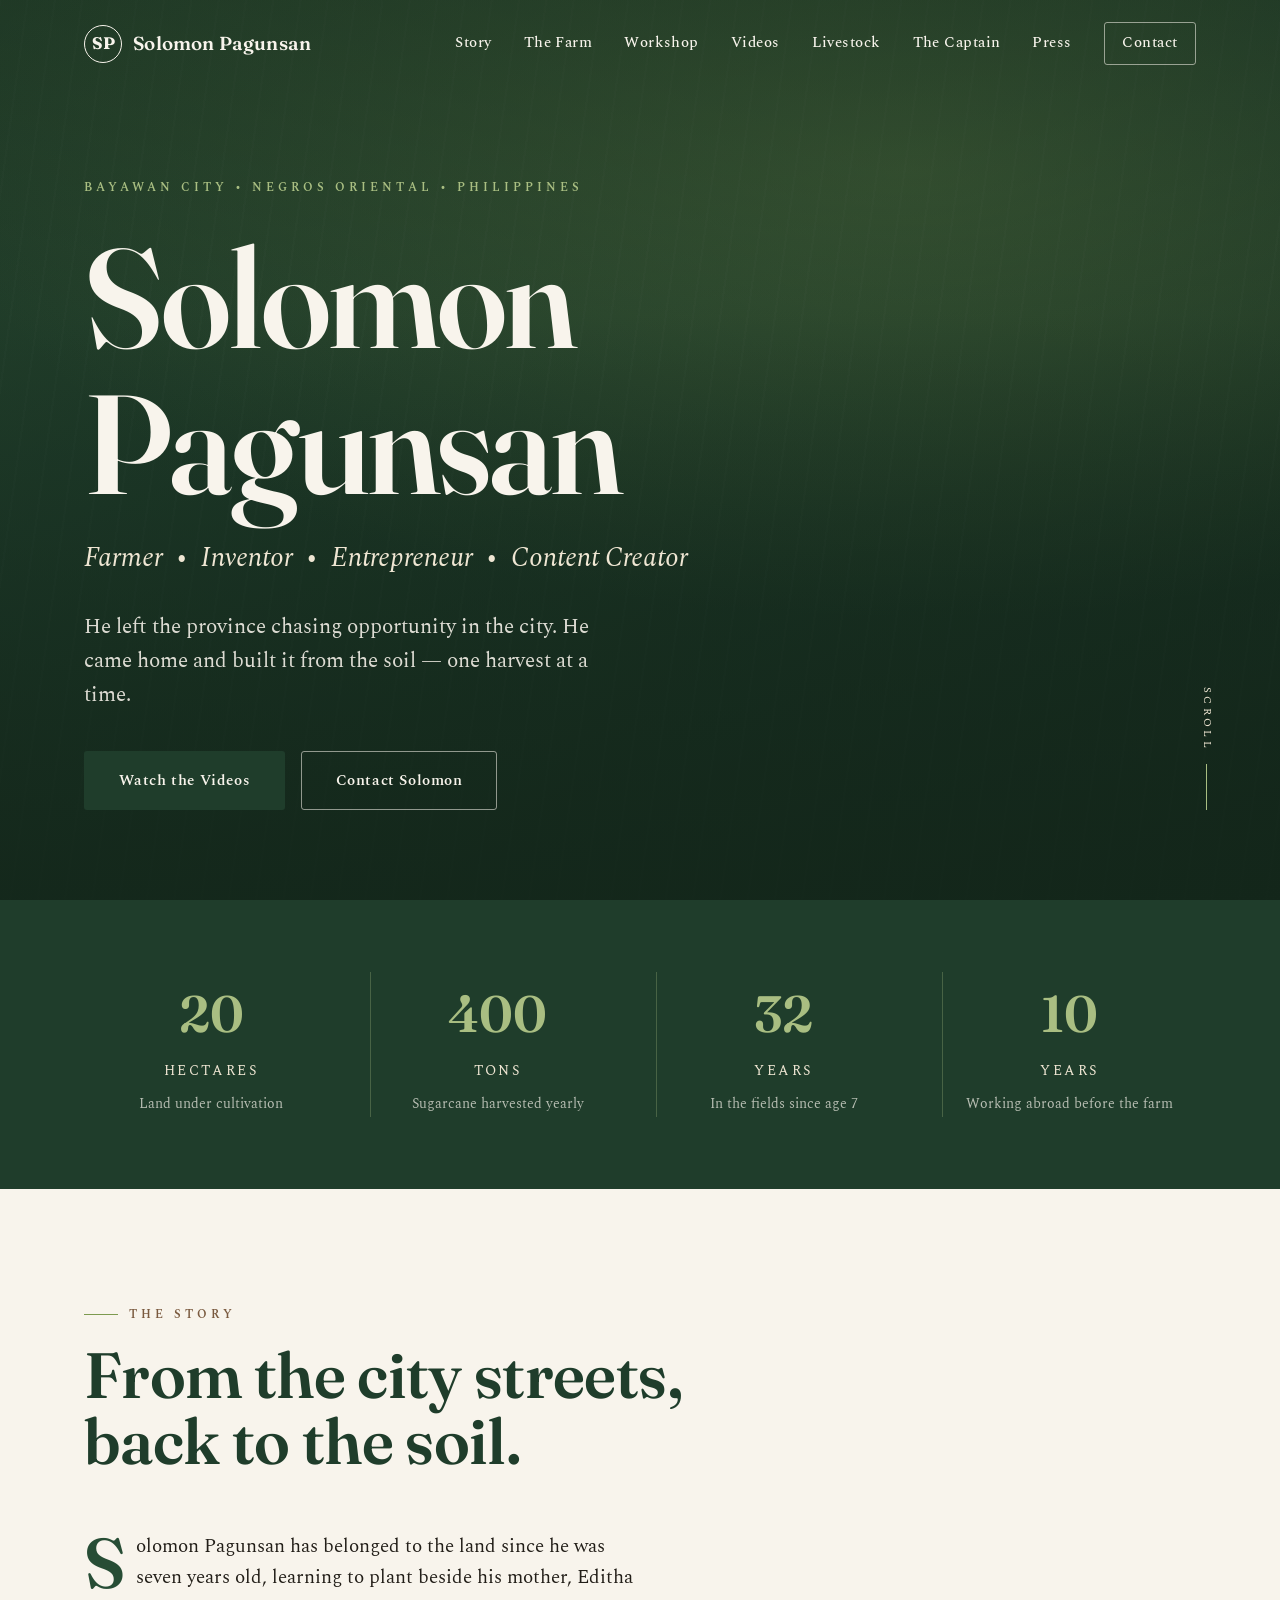
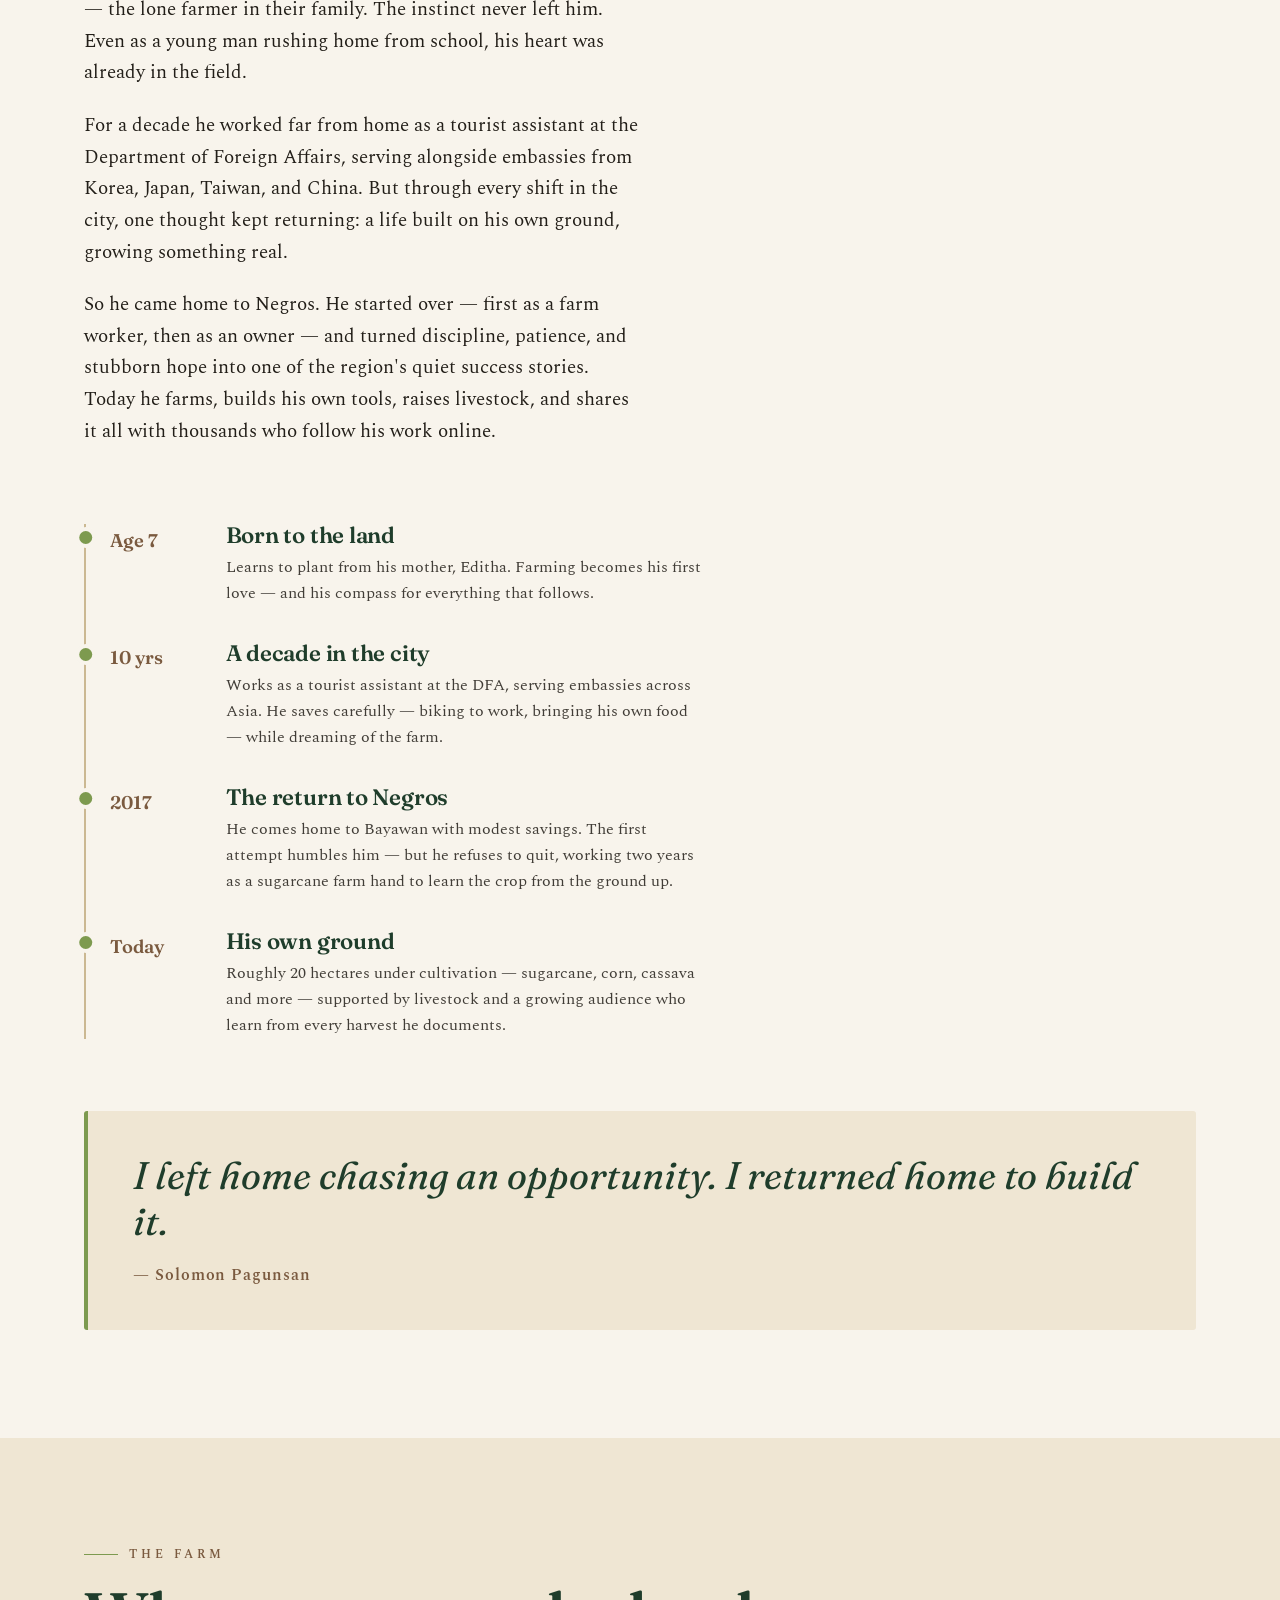
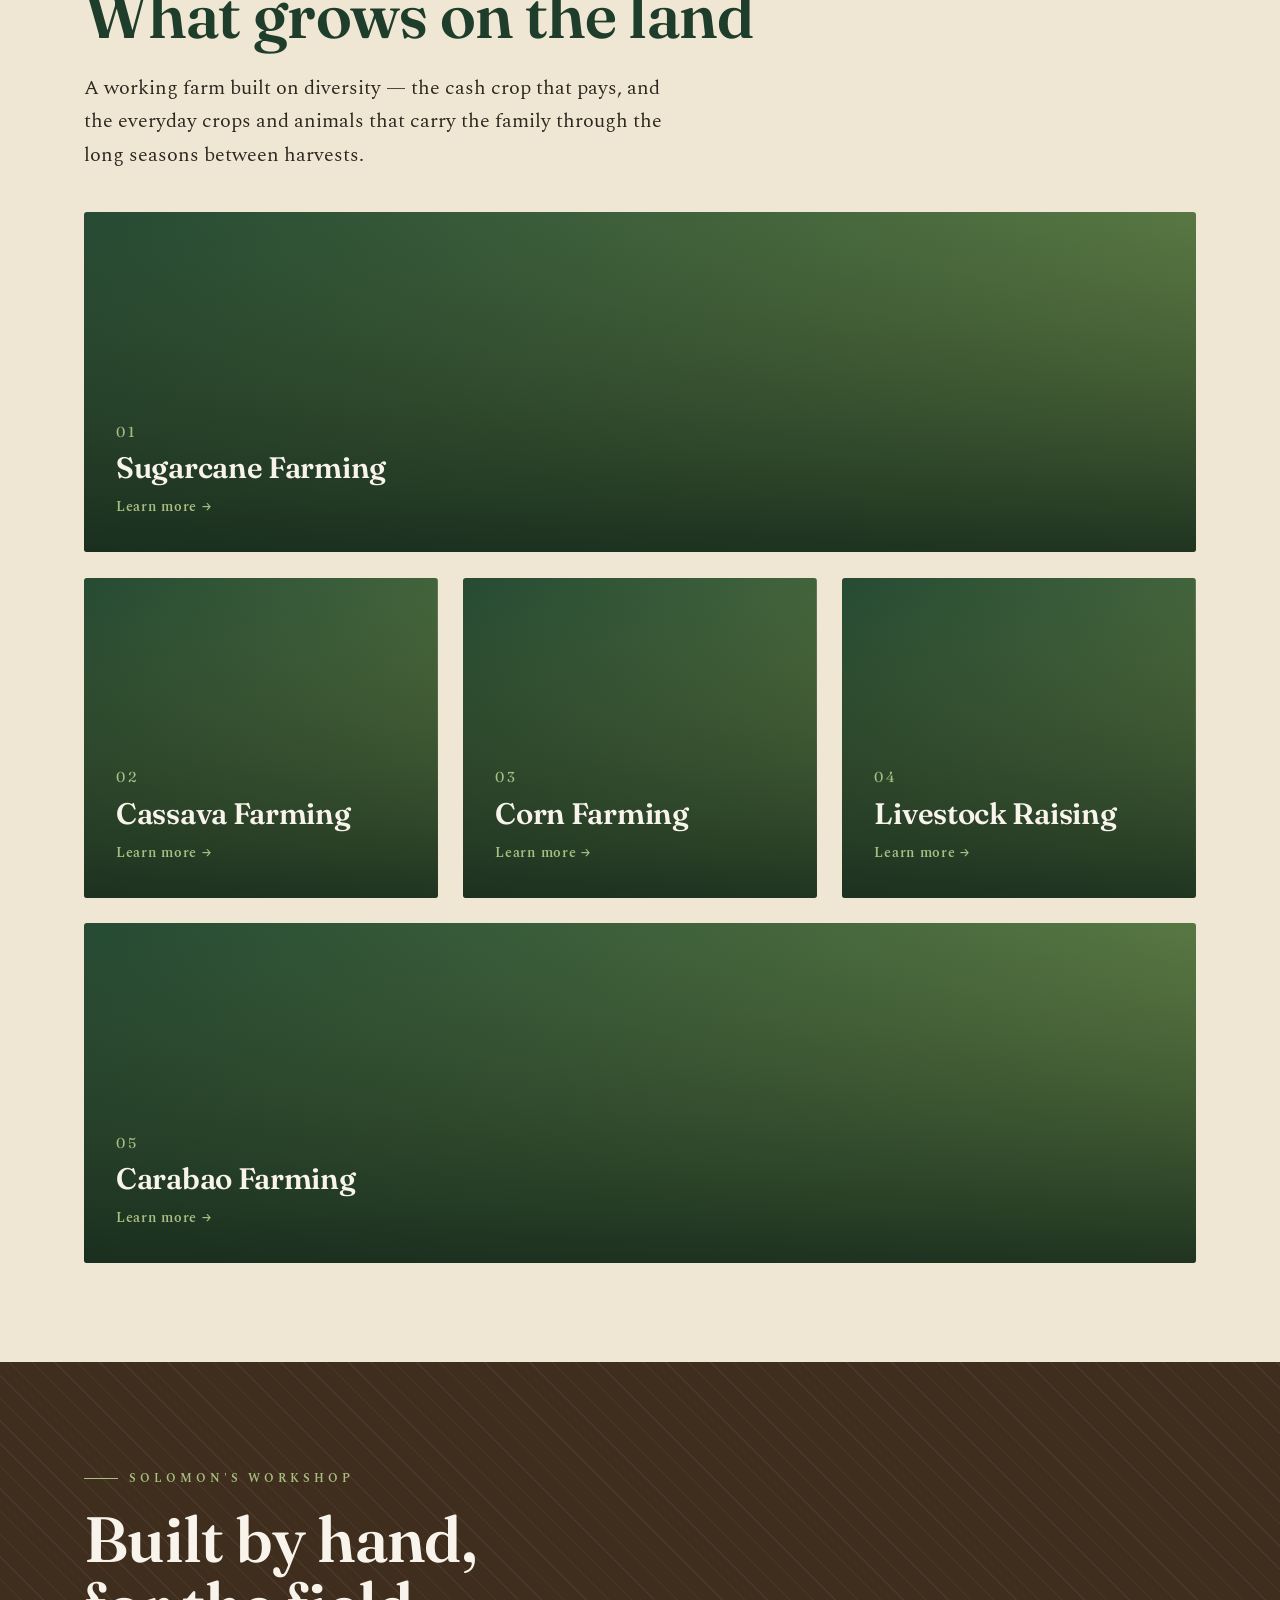
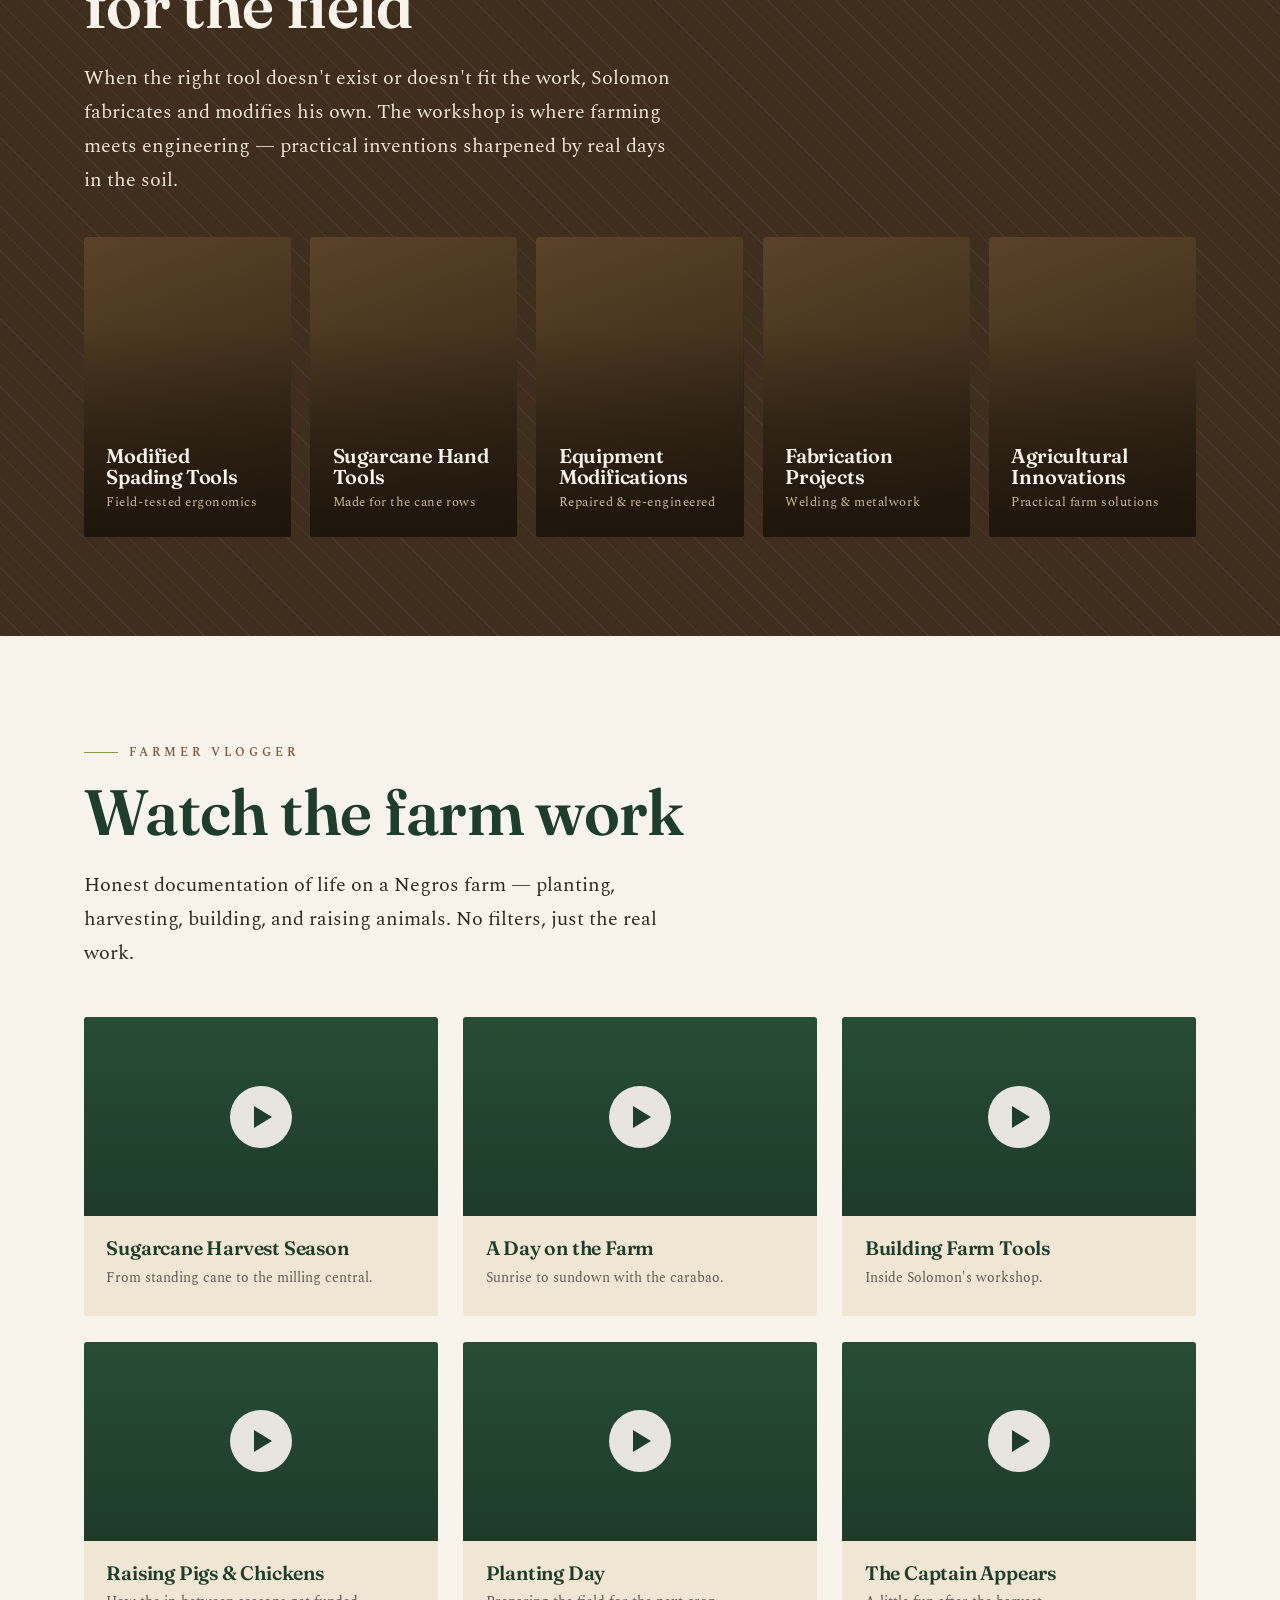
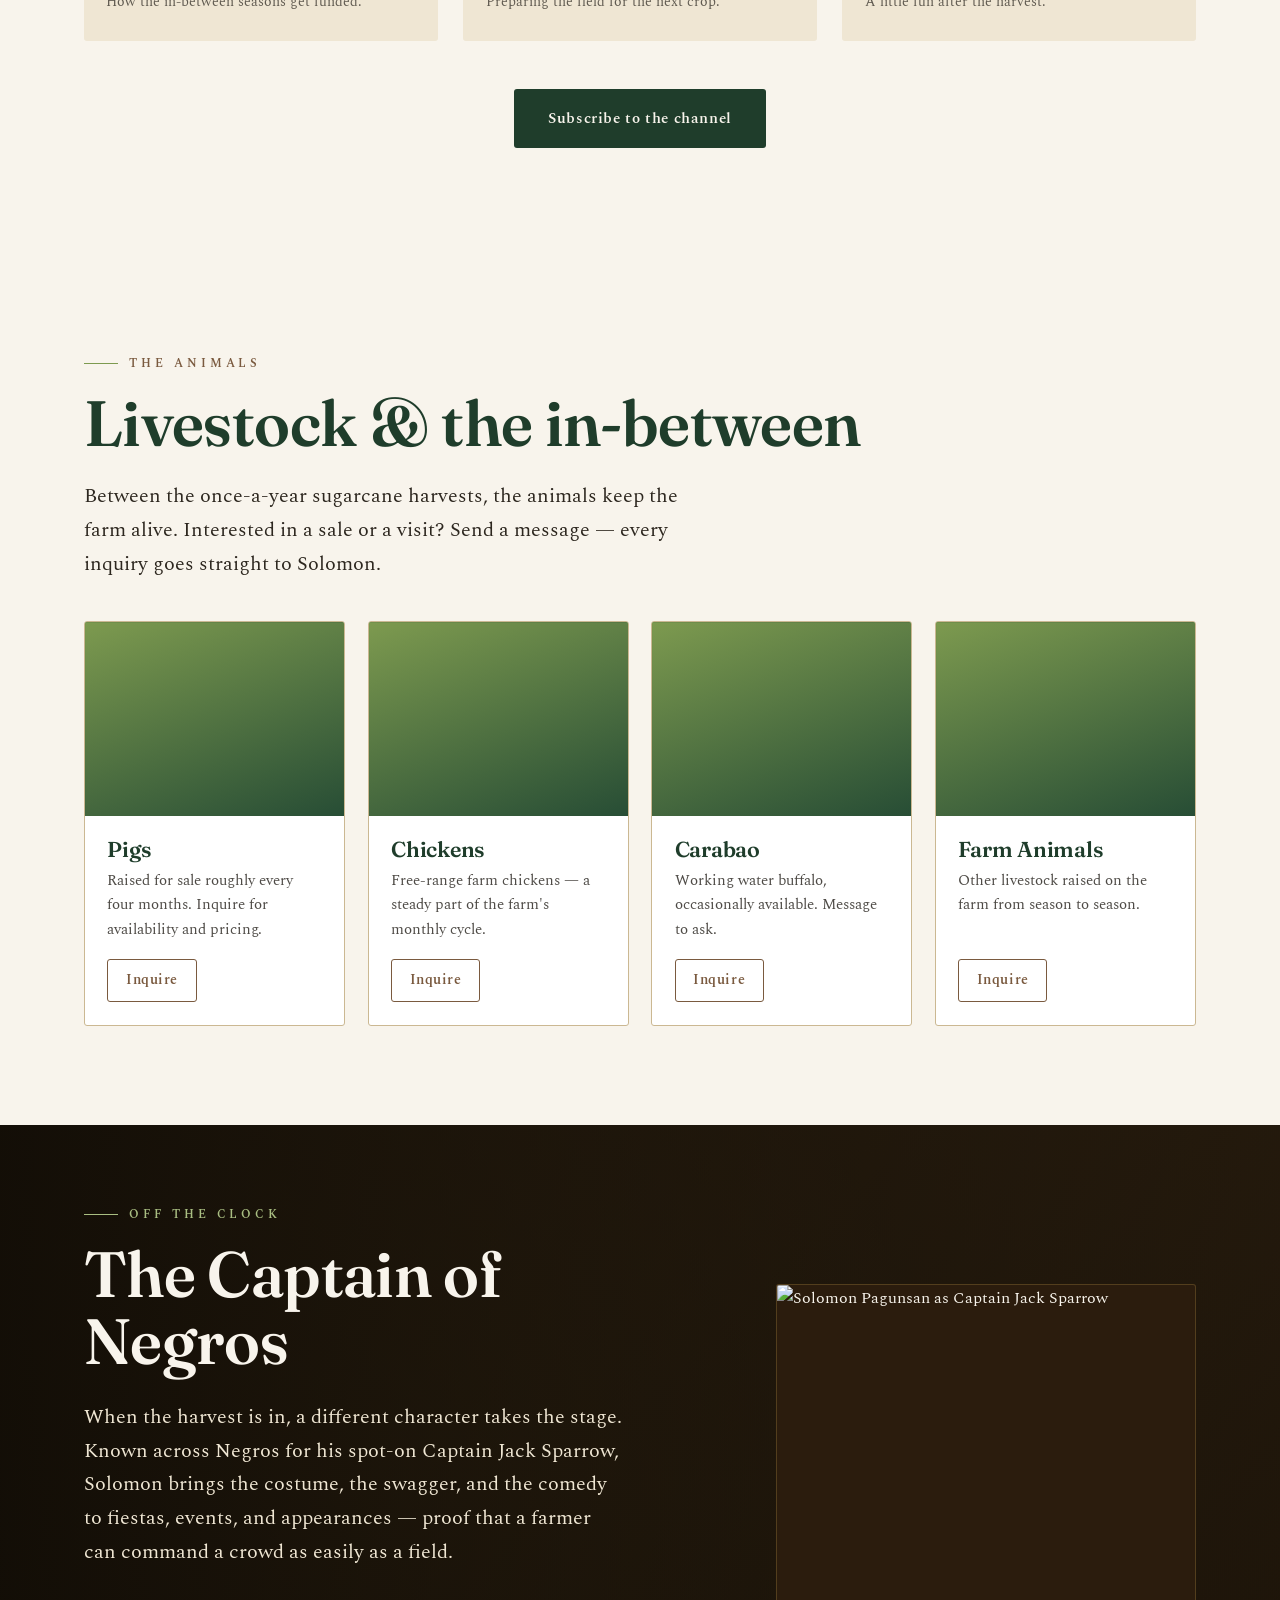
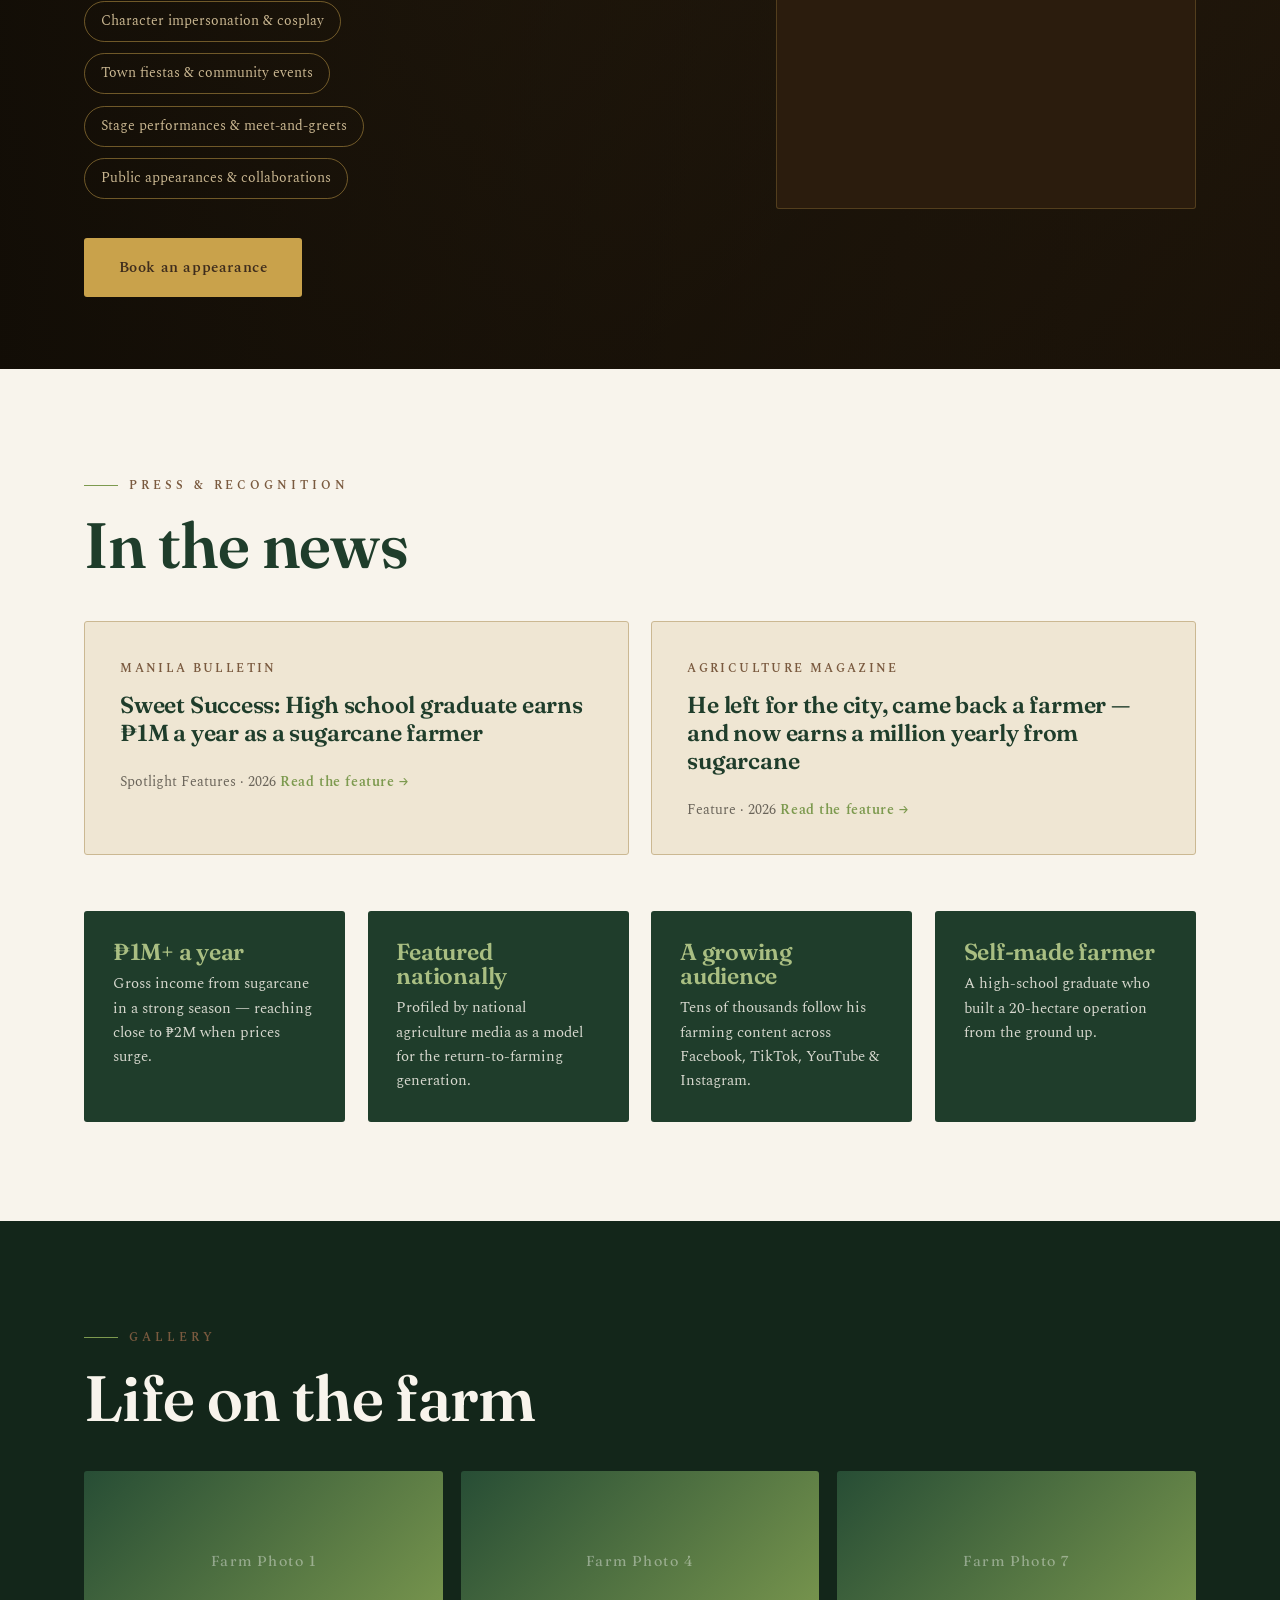
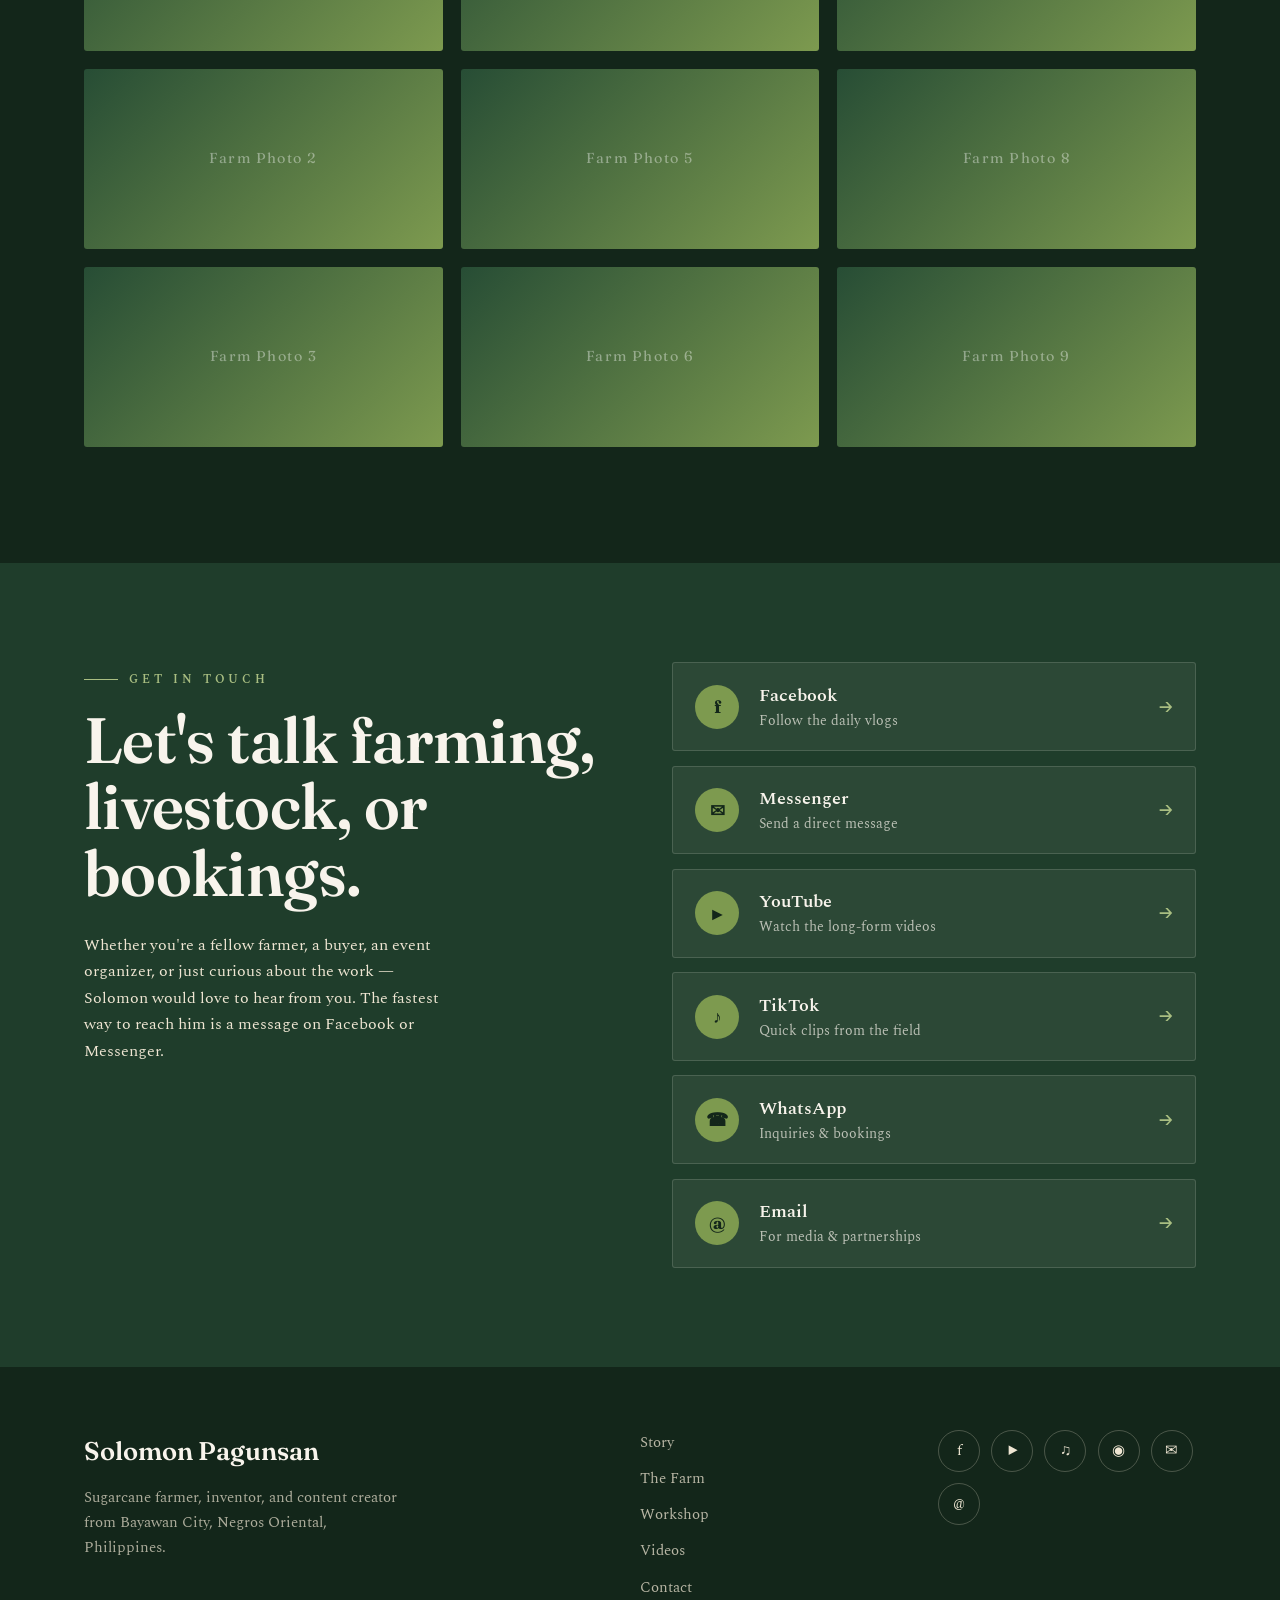
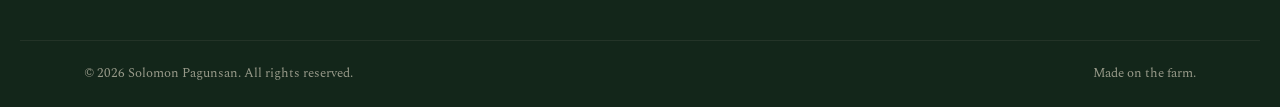
==== commit 21d3427e: "Update index.html" ====
--- a/index.html
+++ b/index.html
@@ -229,16 +229,24 @@
   <div class="captain__media" id="captainMedia"></div>
   <div class="captain__scrim"></div>
   <div class="captain__content">
-    <p class="kicker kicker--light reveal">Off the Clock</p>
-    <h2 class="section-title section-title--light reveal">The Captain of Negros</h2>
-    <p class="captain__text reveal">When the harvest is in, a different character takes the stage. Known across Negros for his spot-on Captain Jack Sparrow, Solomon brings the costume, the swagger, and the comedy to fiestas, events, and appearances — proof that a farmer can command a crowd as easily as a field.</p>
-    <ul class="captain__list reveal">
-      <li>Character impersonation &amp; cosplay</li>
-      <li>Town fiestas &amp; community events</li>
-      <li>Stage performances &amp; meet-and-greets</li>
-      <li>Public appearances &amp; collaborations</li>
-    </ul>
-    <a href="#contact" class="btn btn--gold reveal">Book an appearance</a>
+    <div class="captain__left">
+      <p class="kicker kicker--light reveal">Off the Clock</p>
+      <h2 class="section-title section-title--light reveal">The Captain of Negros</h2>
+      <p class="captain__text reveal">When the harvest is in, a different character takes the stage. Known across Negros for his spot-on Captain Jack Sparrow, Solomon brings the costume, the swagger, and the comedy to fiestas, events, and appearances — proof that a farmer can command a crowd as easily as a field.</p>
+
+      <ul class="captain__list reveal">
+        <li>Character impersonation &amp; cosplay</li>
+        <li>Town fiestas &amp; community events</li>
+        <li>Stage performances &amp; meet-and-greets</li>
+        <li>Public appearances &amp; collaborations</li>
+      </ul>
+
+      <a href="#contact" class="btn btn--gold reveal">Book an appearance</a>
+    </div>
+
+    <figure class="captain__photo reveal">
+      <img src="images/jack-sparrow.jpg" alt="Solomon Pagunsan as Captain Jack Sparrow">
+    </figure>
   </div>
 </section>
 
--- a/style.css
+++ b/style.css
@@ -278,6 +278,48 @@
 .captain__text{max-width:54ch;margin-top:1.6rem;font-size:clamp(1.05rem,1.6vw,1.28rem);color:var(--cream);}
 .captain__list{display:flex;flex-wrap:wrap;gap:.7rem;margin:2rem 0 2.4rem;max-width:48ch;}
 .captain__list li{border:1px solid rgba(201,162,75,.5);color:var(--beige);padding:.5rem 1rem;border-radius:40px;font-size:.88rem;}
+.captain__content{
+    position:relative;
+    z-index:2;
+    max-width:var(--maxw);
+    width:100%;
+    margin:0 auto;
+    padding:clamp(4rem,8vh,7rem) var(--pad);
+
+    display:grid;
+    grid-template-columns:1fr 420px;
+    gap:4rem;
+    align-items:center;
+}
+
+.captain__photo{
+    width:100%;
+    aspect-ratio:4/5;
+    border-radius:var(--radius);
+    overflow:hidden;
+    border:1px solid rgba(201,162,75,.25);
+    background:#2b1c0d;
+}
+
+.captain__photo img{
+    width:100%;
+    height:100%;
+    object-fit:cover;
+    display:block;
+}
+
+@media (max-width:1024px){
+
+    .captain__content{
+        grid-template-columns:1fr;
+    }
+
+    .captain__photo{
+        max-width:420px;
+        margin:auto;
+    }
+
+}
 
 /* ------------------------------ MEDIA ---------------------------- */
 .media{max-width:var(--maxw);margin:0 auto;padding:clamp(5rem,11vh,8rem) var(--pad);}
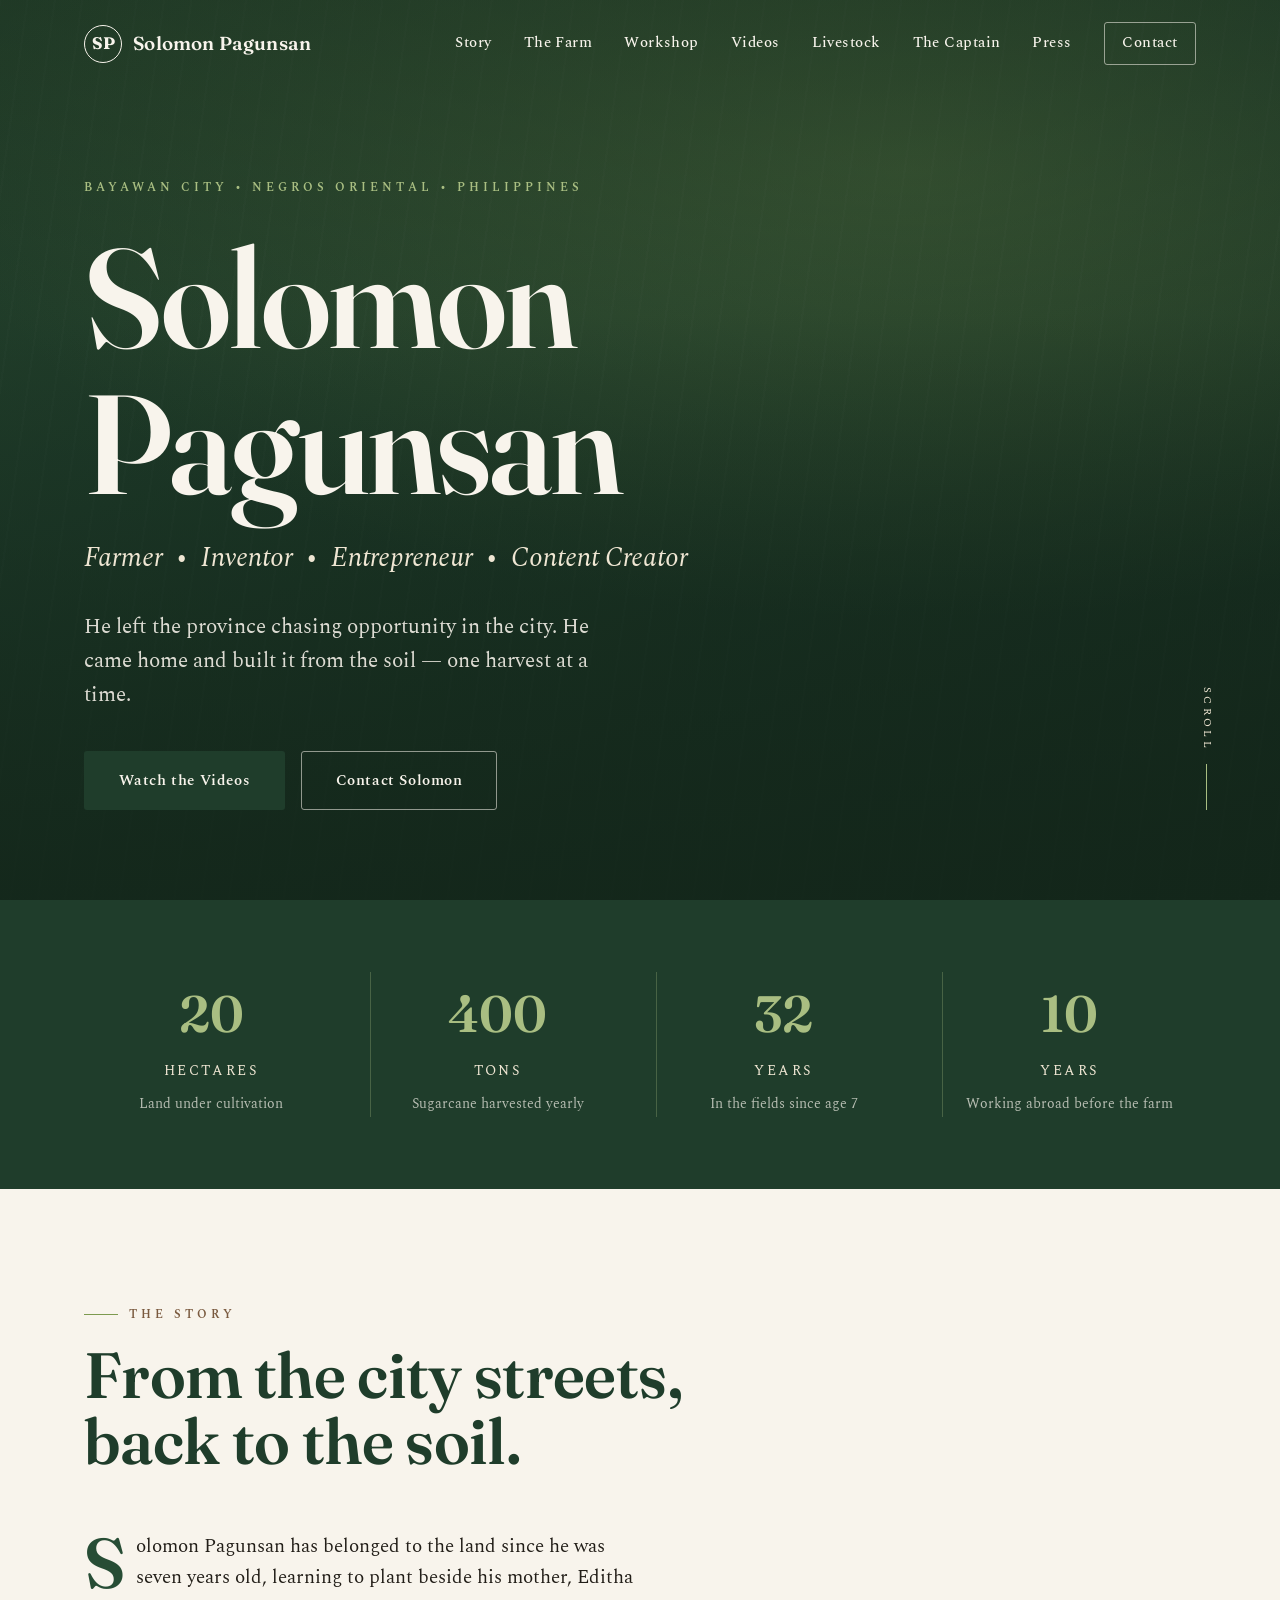
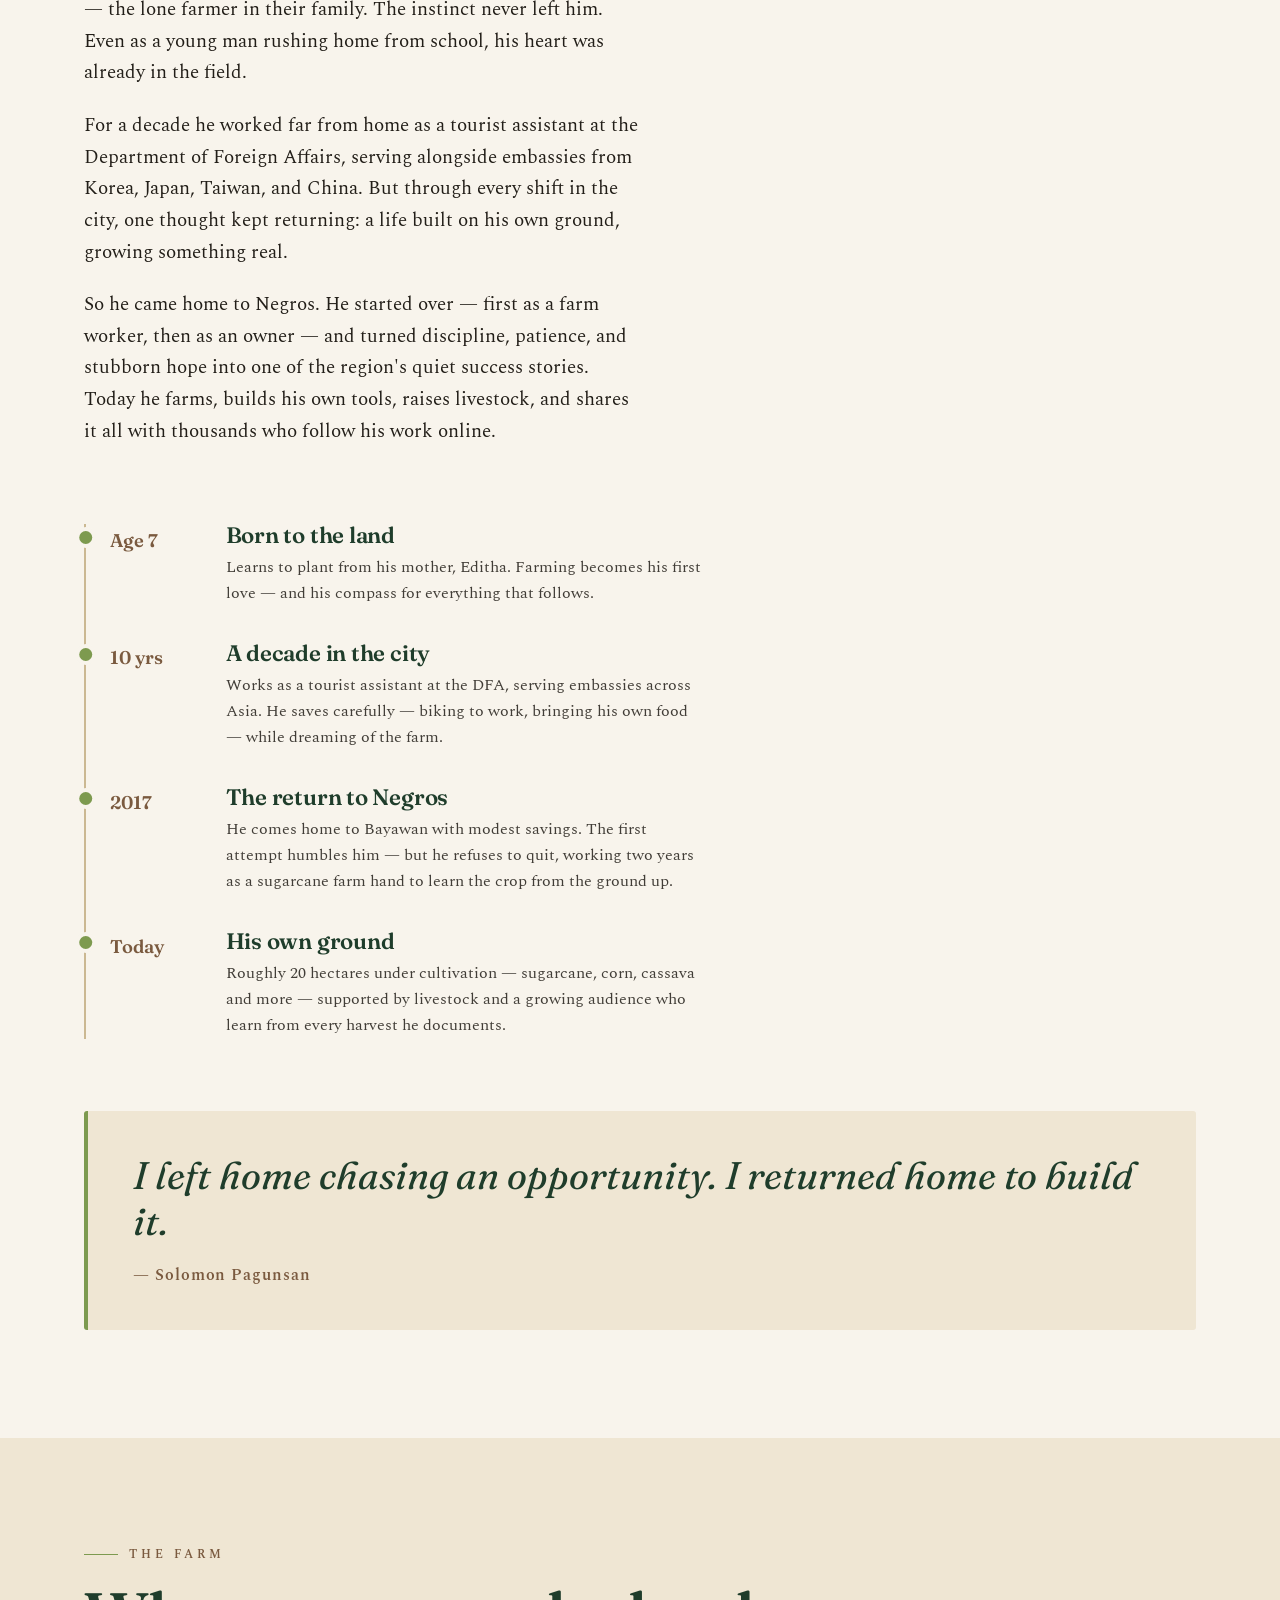
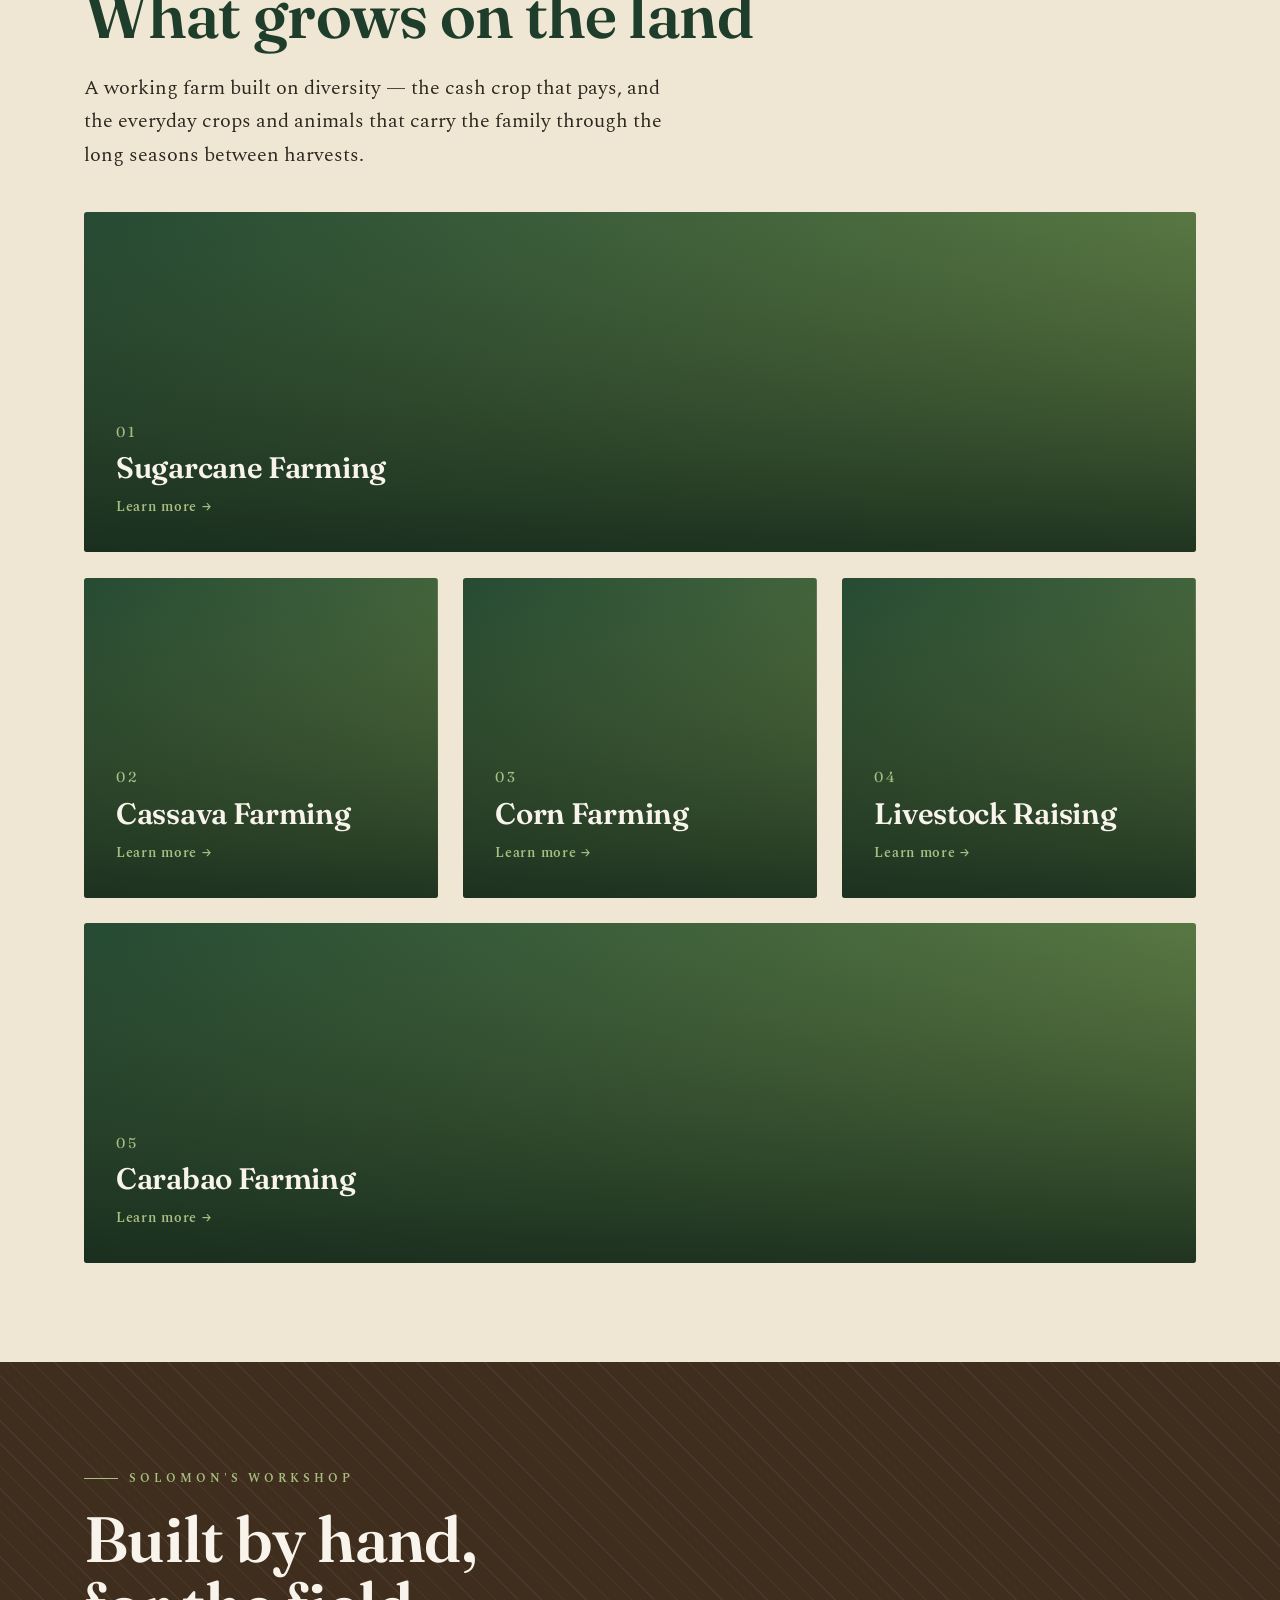
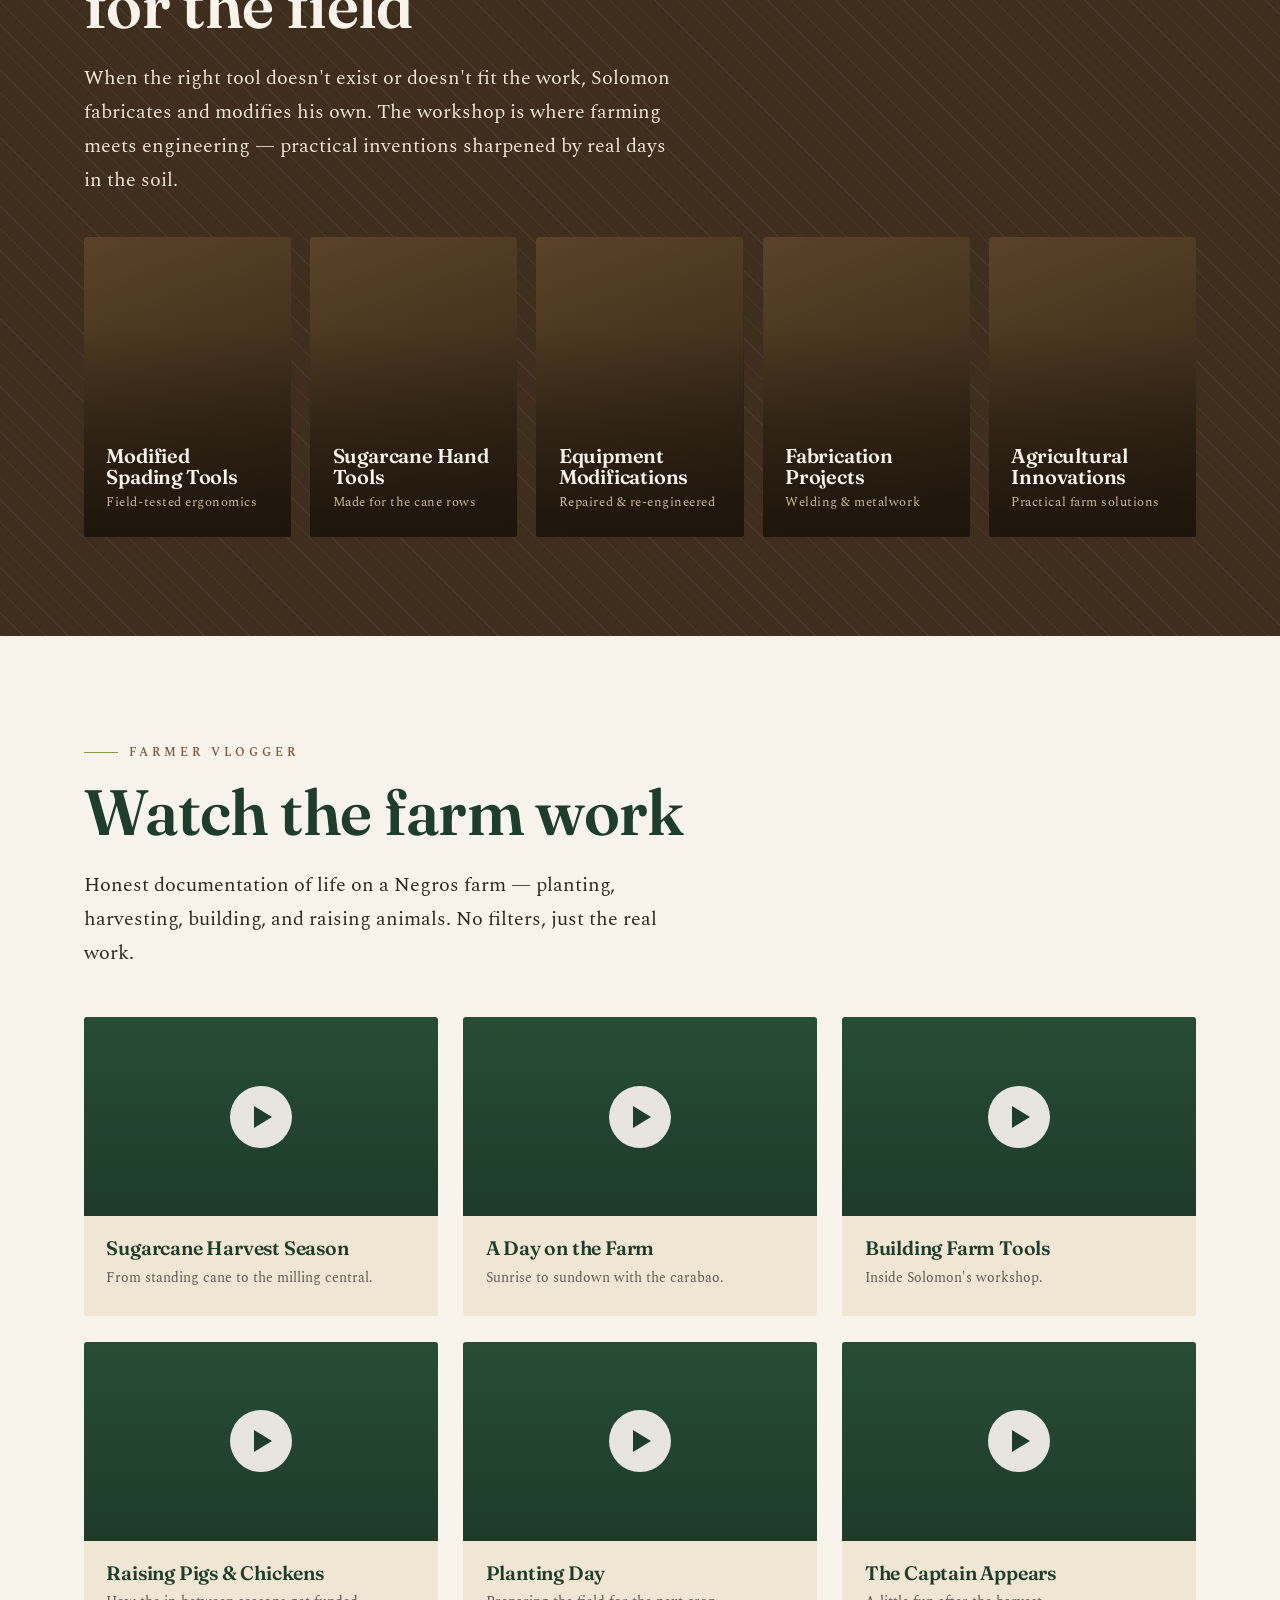
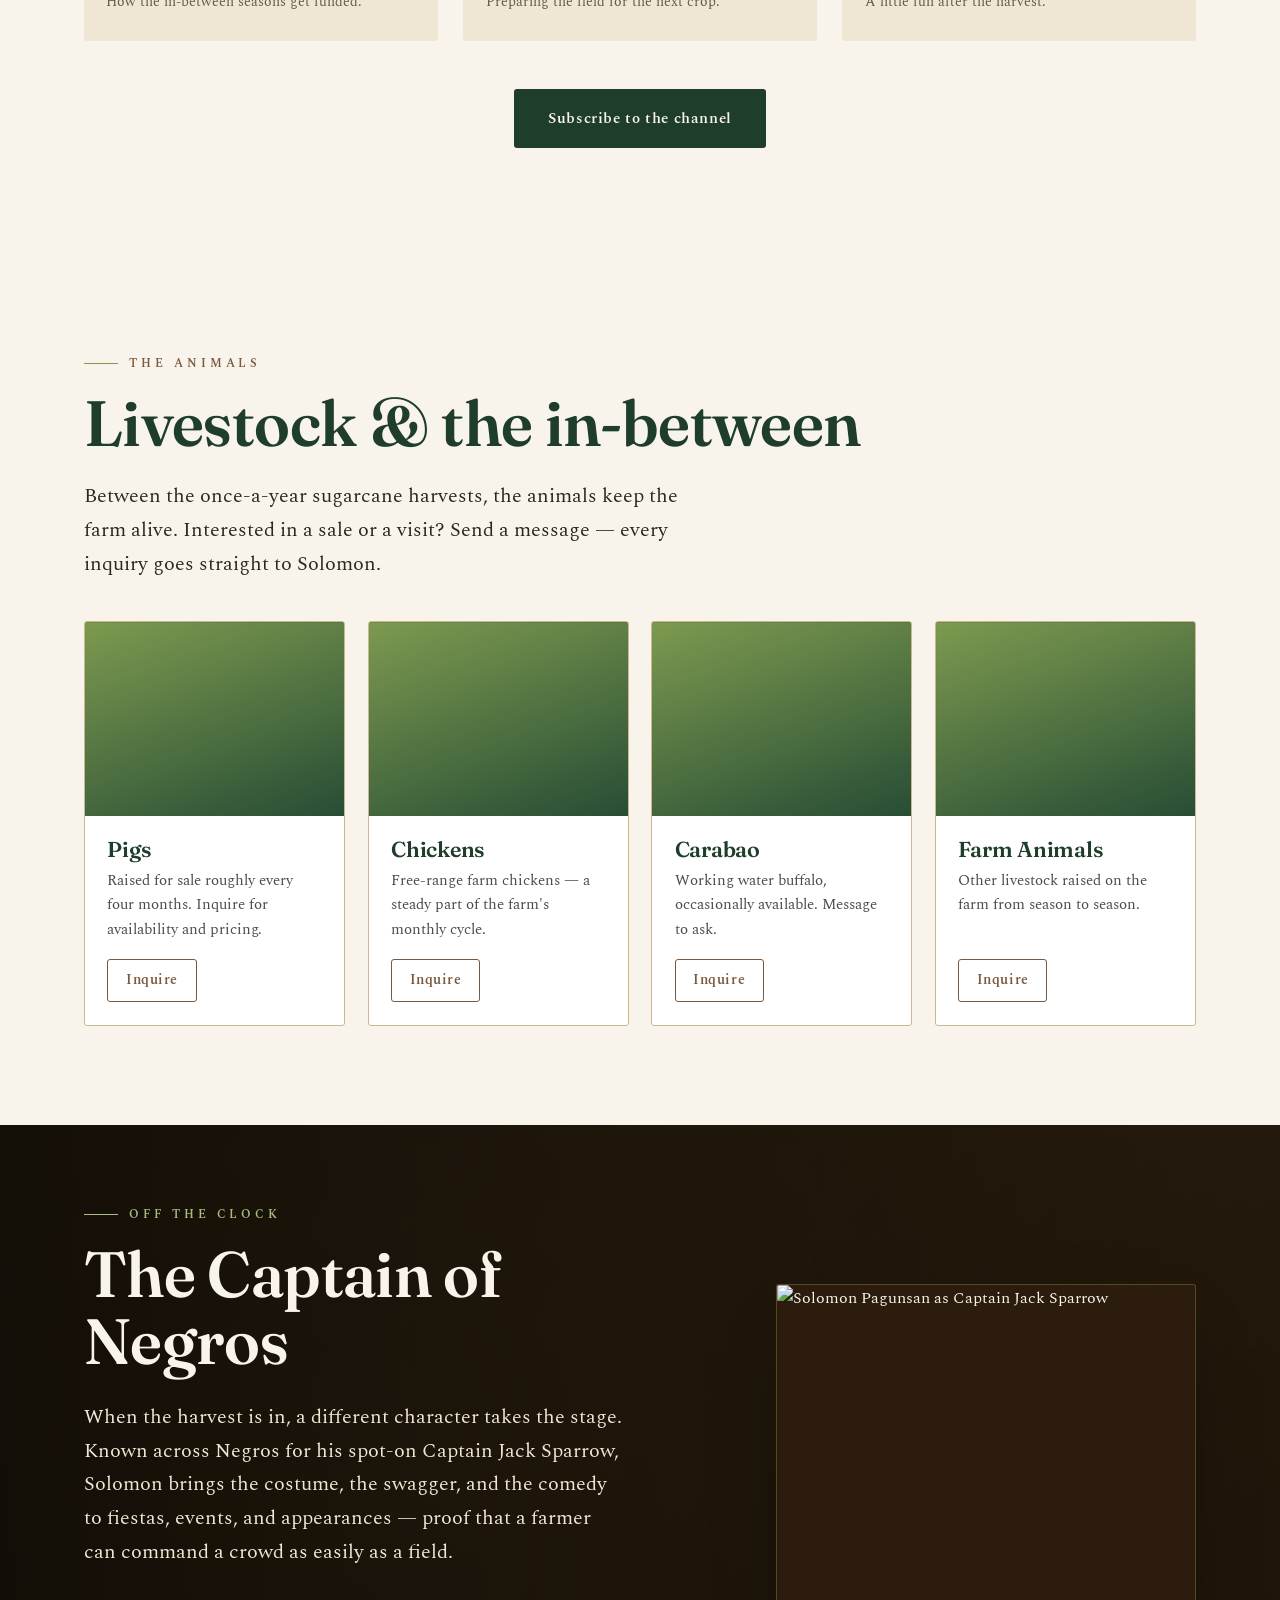
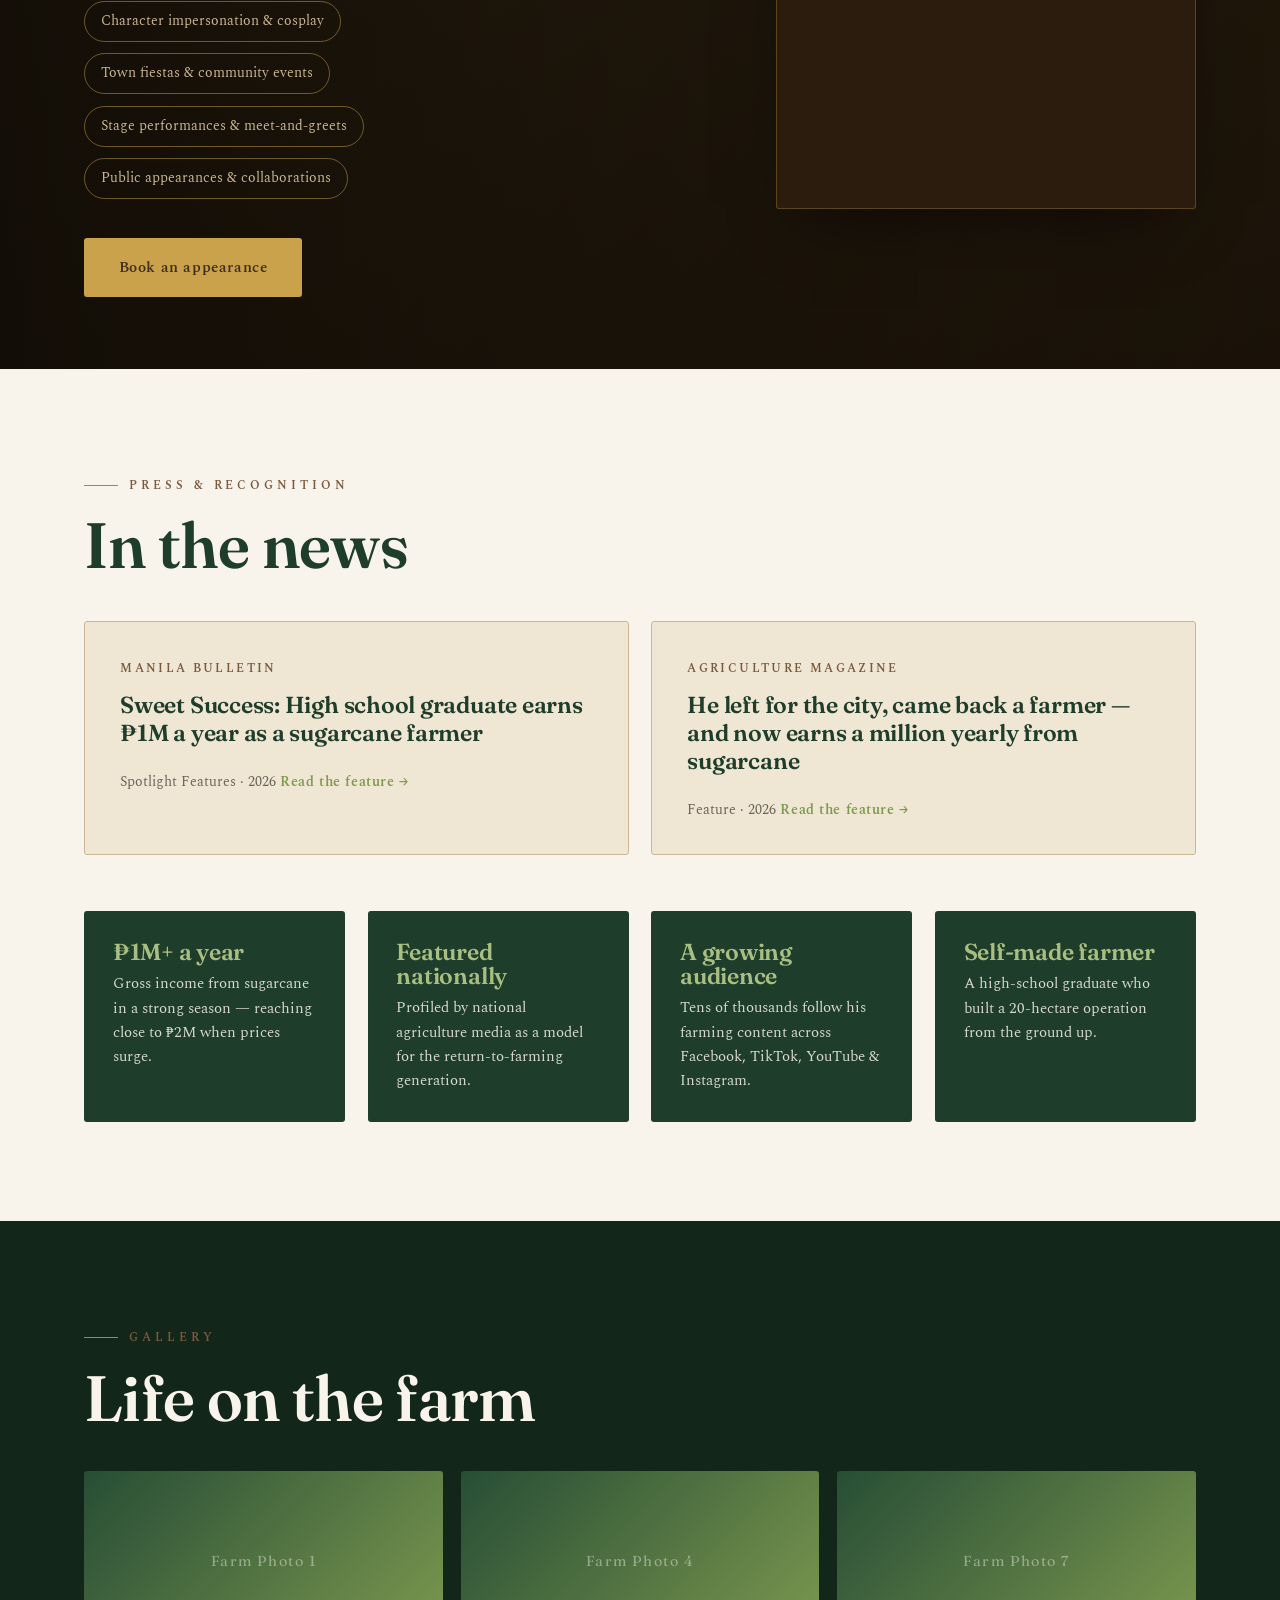
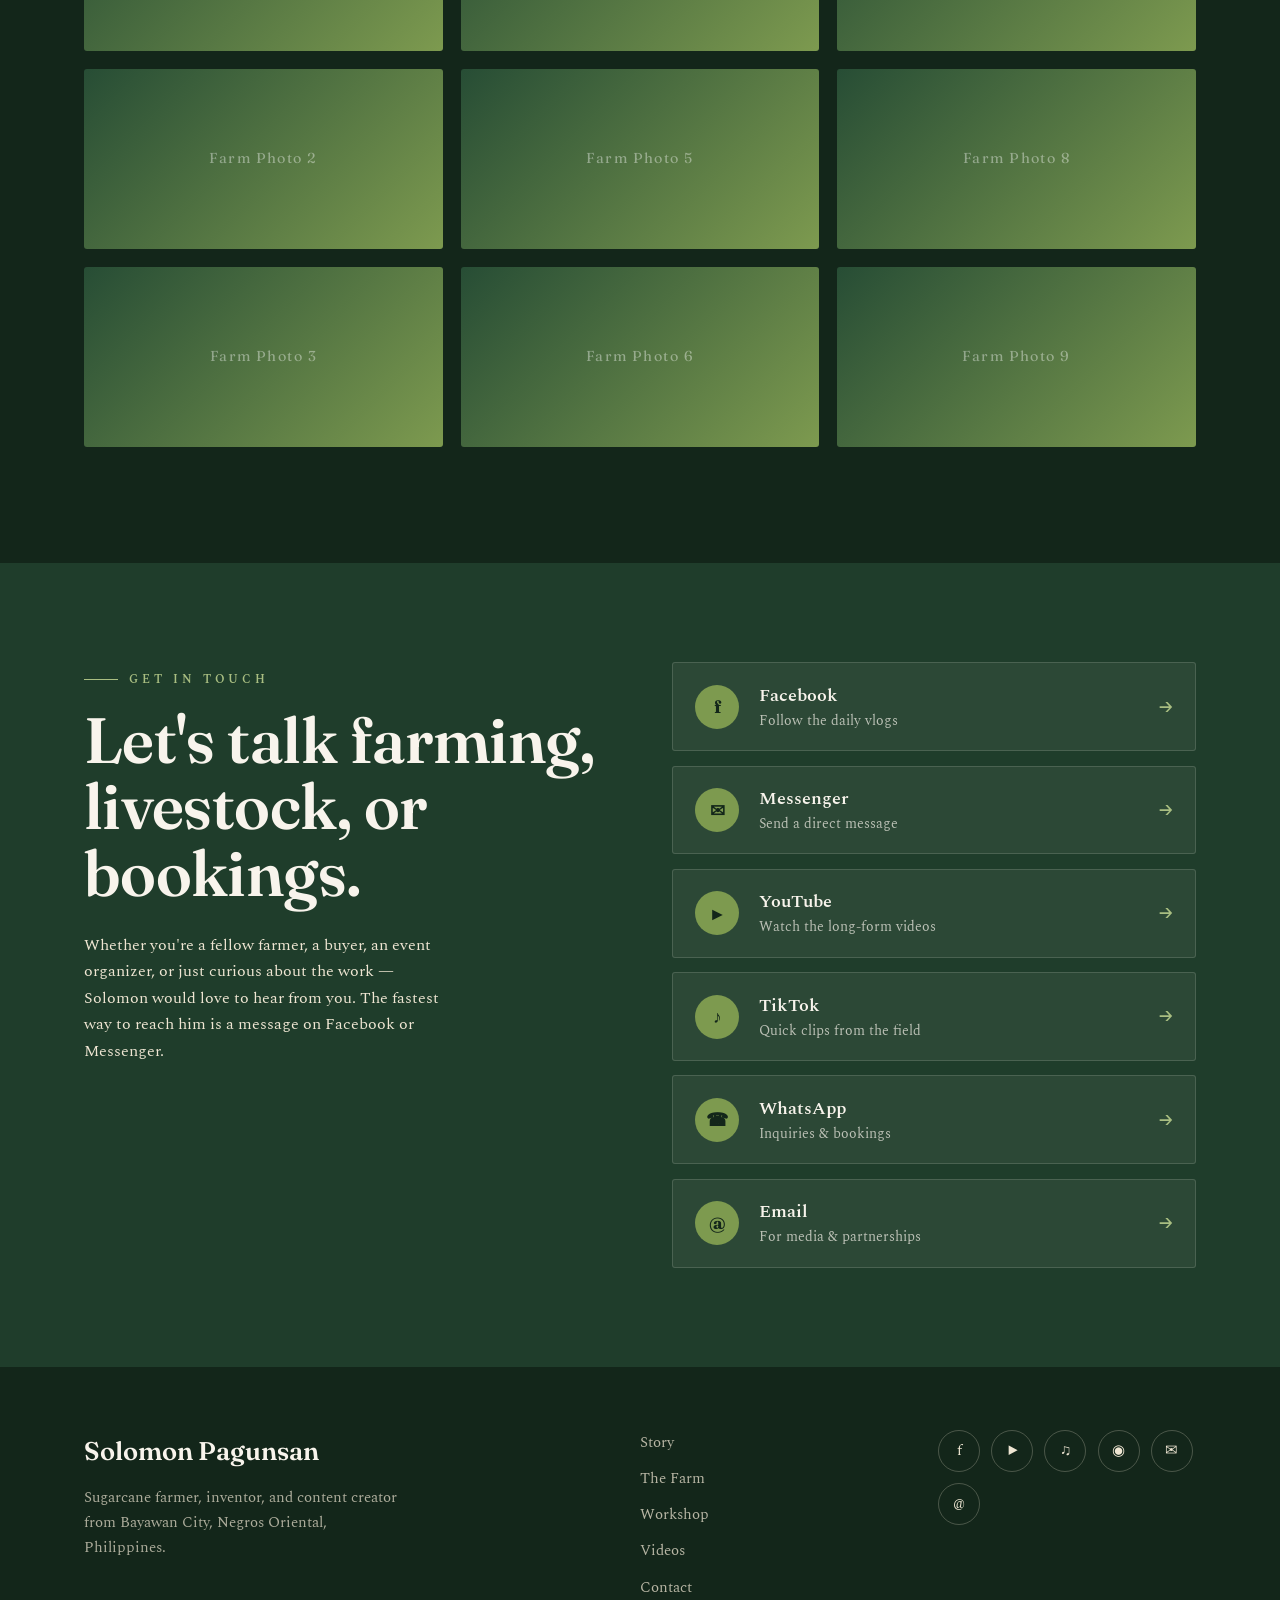
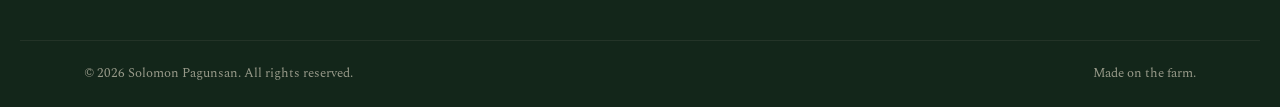
==== commit 00e2af18: "Update index.html" ====
--- a/index.html
+++ b/index.html
@@ -245,7 +245,7 @@
     </div>
 
     <figure class="captain__photo reveal">
-      <img src="images/jack-sparrow.jpg" alt="Solomon Pagunsan as Captain Jack Sparrow">
+      <img src="images/jack-sparrow.png" alt="Solomon Pagunsan as Captain Jack Sparrow">
     </figure>
   </div>
 </section>
--- a/style.css
+++ b/style.css
@@ -270,14 +270,50 @@
 .animal__inquire:hover{background:var(--earth);color:var(--off-white);}
 
 /* ----------------------------- CAPTAIN --------------------------- */
-.captain{position:relative;min-height:88vh;display:flex;align-items:center;overflow:hidden;color:var(--off-white);}
-.captain__media{position:absolute;inset:0;background:linear-gradient(135deg,#3a2a16,#1d1409);background-size:cover;background-position:center;}
-.captain__media::after{content:"";position:absolute;inset:0;opacity:.15;background-image:radial-gradient(circle at 30% 40%,rgba(201,162,75,.4),transparent 55%);}
-.captain__scrim{position:absolute;inset:0;background:linear-gradient(90deg,rgba(15,11,5,.9) 0%,rgba(15,11,5,.55) 55%,rgba(15,11,5,.2) 100%);}
-.captain__content{position:relative;z-index:2;max-width:var(--maxw);width:100%;margin:0 auto;padding:clamp(4rem,8vh,7rem) var(--pad);}
-.captain__text{max-width:54ch;margin-top:1.6rem;font-size:clamp(1.05rem,1.6vw,1.28rem);color:var(--cream);}
-.captain__list{display:flex;flex-wrap:wrap;gap:.7rem;margin:2rem 0 2.4rem;max-width:48ch;}
-.captain__list li{border:1px solid rgba(201,162,75,.5);color:var(--beige);padding:.5rem 1rem;border-radius:40px;font-size:.88rem;}
+/* ----------------------------- CAPTAIN --------------------------- */
+
+.captain{
+    position:relative;
+    min-height:88vh;
+    display:flex;
+    align-items:center;
+    overflow:hidden;
+    color:var(--off-white);
+}
+
+.captain__media{
+    position:absolute;
+    inset:0;
+    background:linear-gradient(135deg,#3a2a16,#1d1409);
+    background-size:cover;
+    background-position:center;
+}
+
+.captain__media::after{
+    content:"";
+    position:absolute;
+    inset:0;
+    opacity:.15;
+    background-image:
+        radial-gradient(
+            circle at 30% 40%,
+            rgba(201,162,75,.4),
+            transparent 55%
+        );
+}
+
+.captain__scrim{
+    position:absolute;
+    inset:0;
+    background:
+        linear-gradient(
+            90deg,
+            rgba(15,11,5,.9) 0%,
+            rgba(15,11,5,.55) 55%,
+            rgba(15,11,5,.2) 100%
+        );
+}
+
 .captain__content{
     position:relative;
     z-index:2;
@@ -287,9 +323,36 @@
     padding:clamp(4rem,8vh,7rem) var(--pad);
 
     display:grid;
-    grid-template-columns:1fr 420px;
+    grid-template-columns:minmax(0,1fr) 420px;
     gap:4rem;
     align-items:center;
+}
+
+.captain__left{
+    max-width:680px;
+}
+
+.captain__text{
+    max-width:54ch;
+    margin-top:1.6rem;
+    font-size:clamp(1.05rem,1.6vw,1.28rem);
+    color:var(--cream);
+}
+
+.captain__list{
+    display:flex;
+    flex-wrap:wrap;
+    gap:.7rem;
+    margin:2rem 0 2.4rem;
+    max-width:48ch;
+}
+
+.captain__list li{
+    border:1px solid rgba(201,162,75,.5);
+    color:var(--beige);
+    padding:.5rem 1rem;
+    border-radius:40px;
+    font-size:.88rem;
 }
 
 .captain__photo{
@@ -297,8 +360,13 @@
     aspect-ratio:4/5;
     border-radius:var(--radius);
     overflow:hidden;
-    border:1px solid rgba(201,162,75,.25);
+
     background:#2b1c0d;
+
+    border:1px solid rgba(201,162,75,.30);
+
+    box-shadow:
+        0 30px 70px -35px rgba(0,0,0,.75);
 }
 
 .captain__photo img{
@@ -312,11 +380,20 @@
 
     .captain__content{
         grid-template-columns:1fr;
+        gap:2rem;
     }
 
     .captain__photo{
         max-width:420px;
-        margin:auto;
+        margin:0 auto;
+    }
+
+}
+
+@media (max-width:560px){
+
+    .captain__photo{
+        max-width:100%;
     }
 
 }
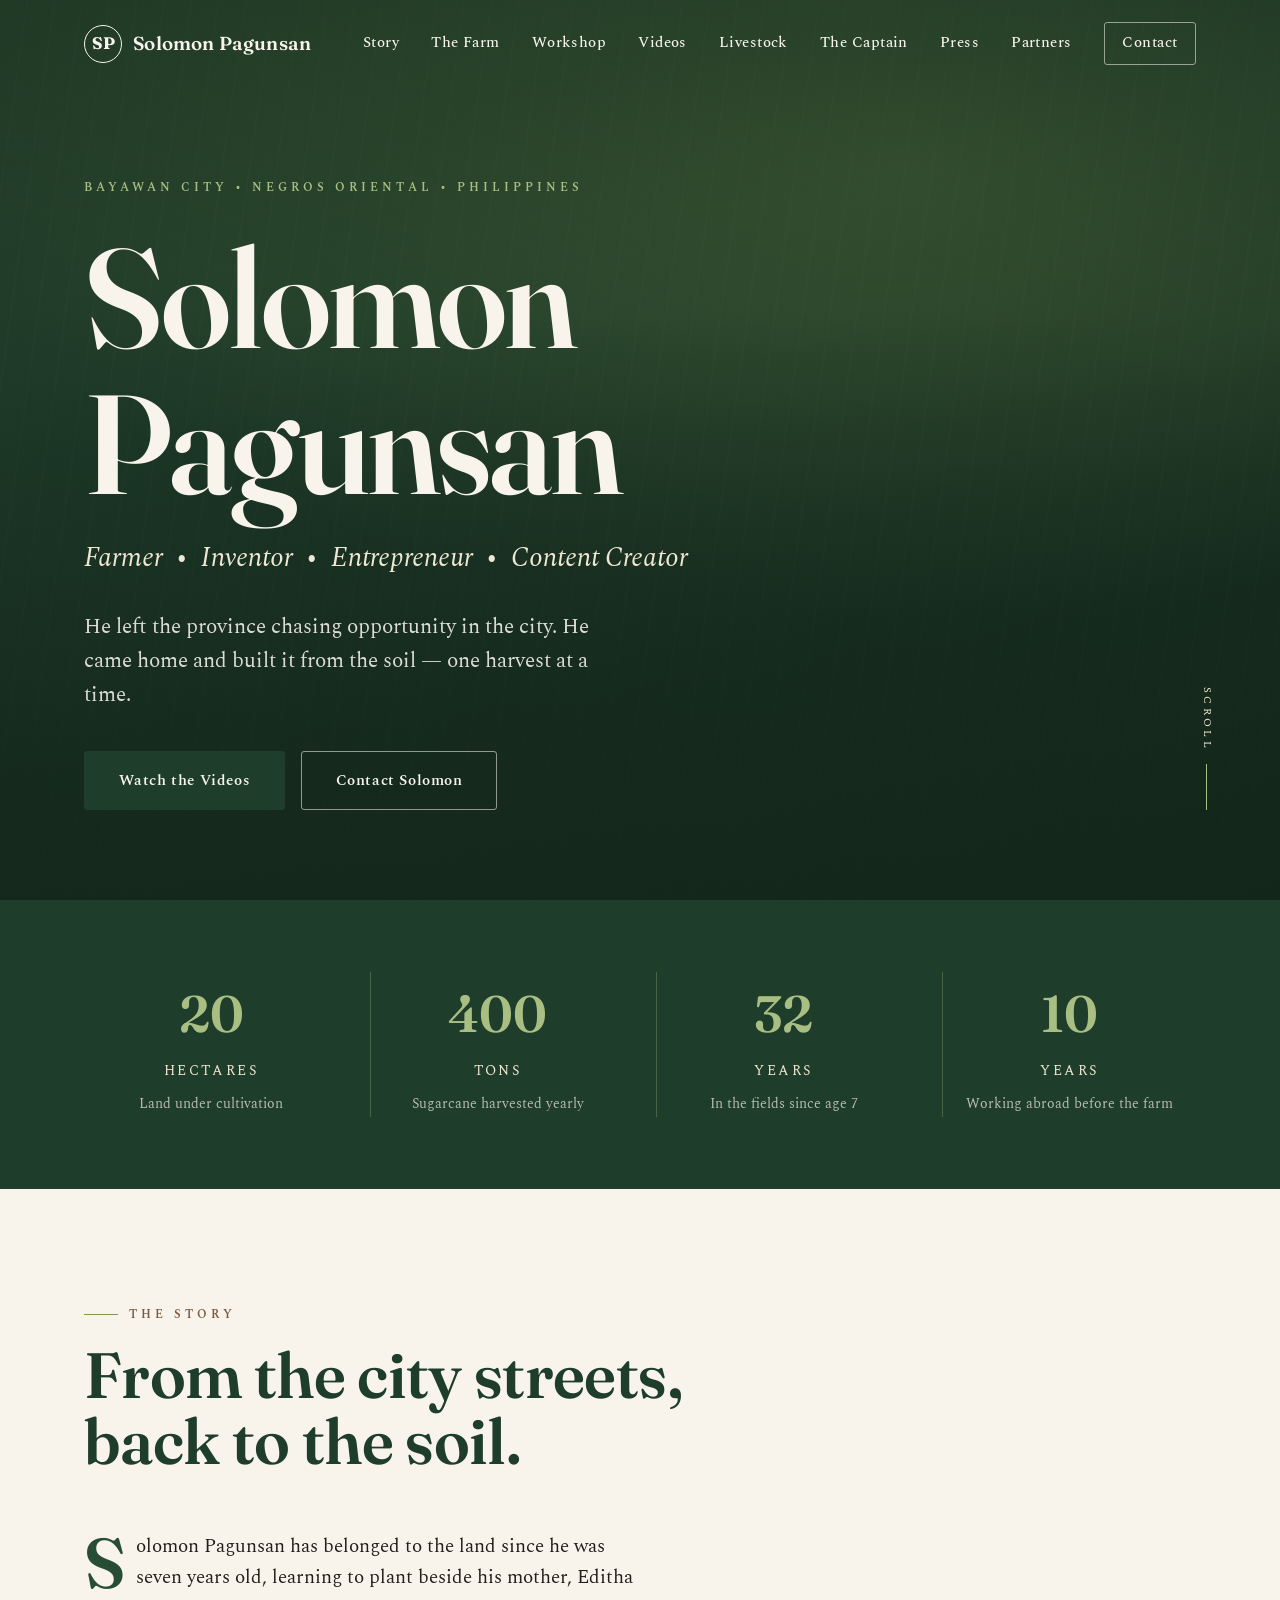
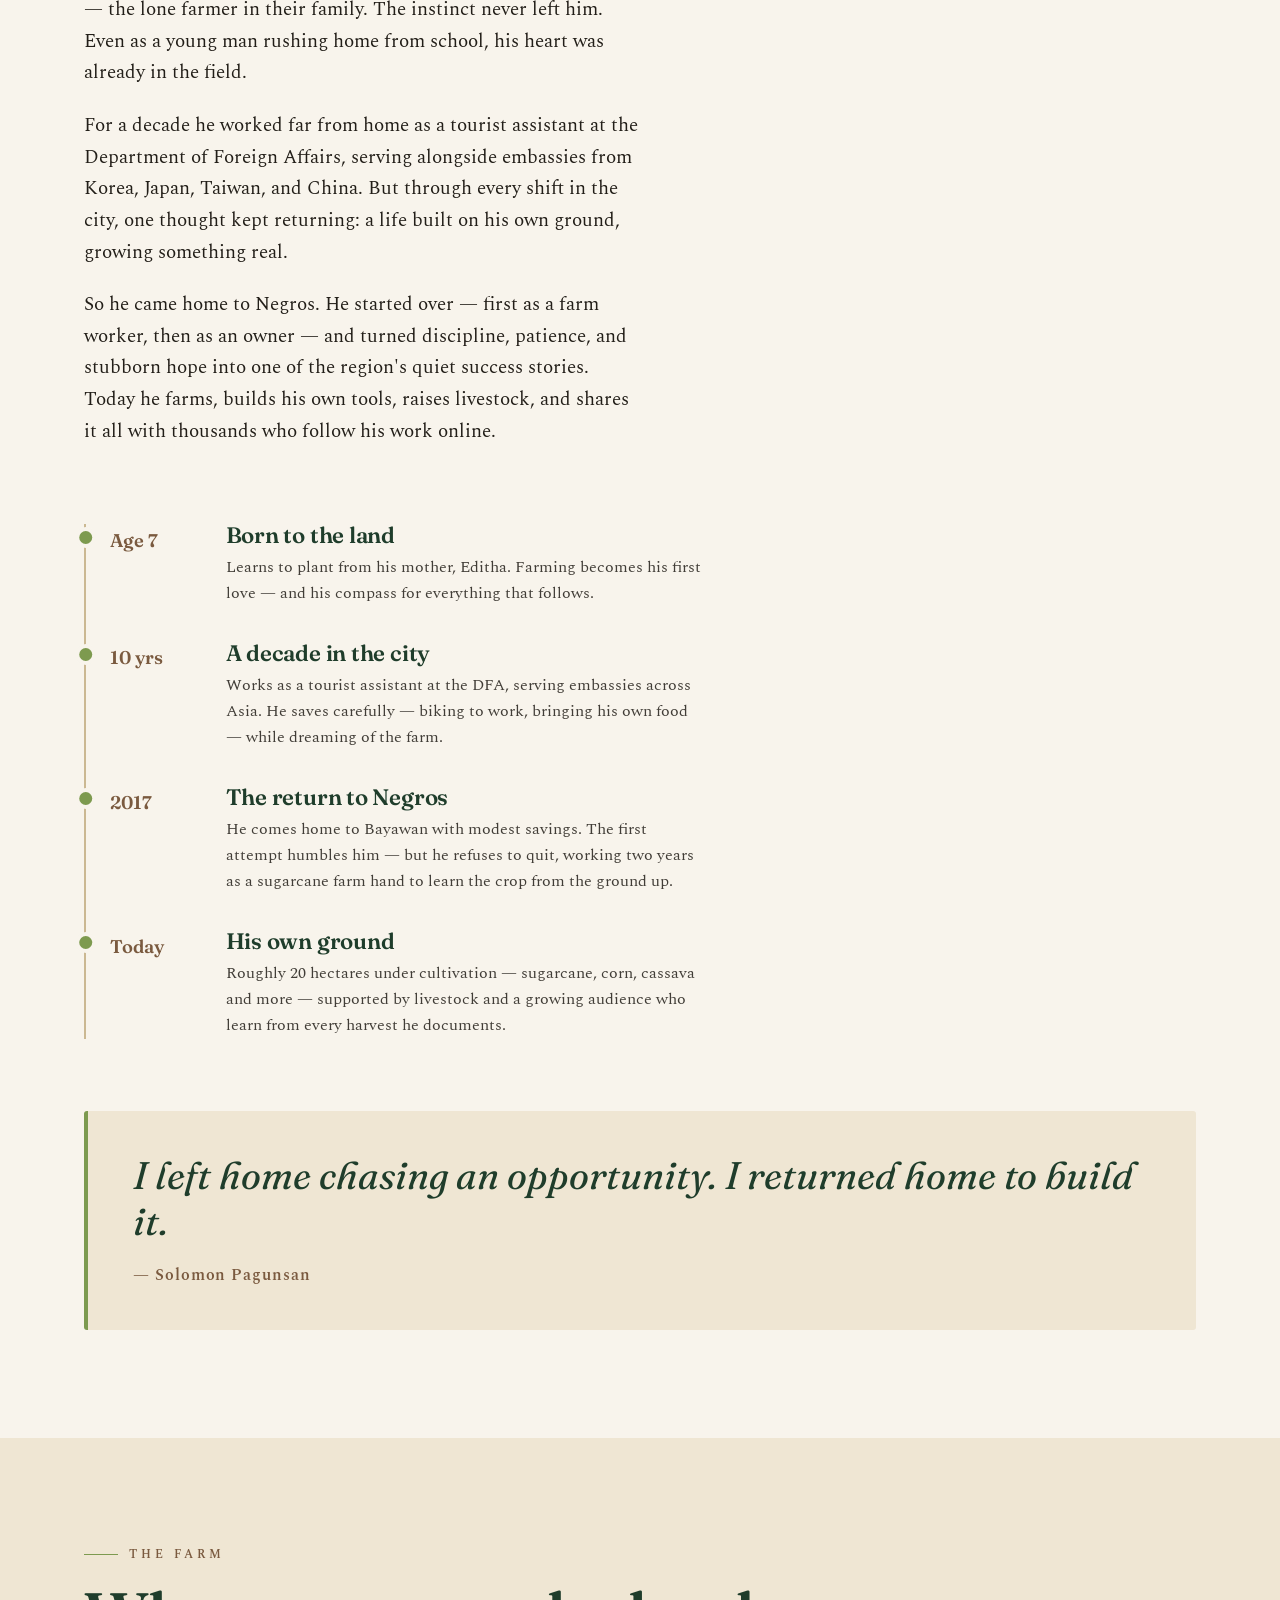
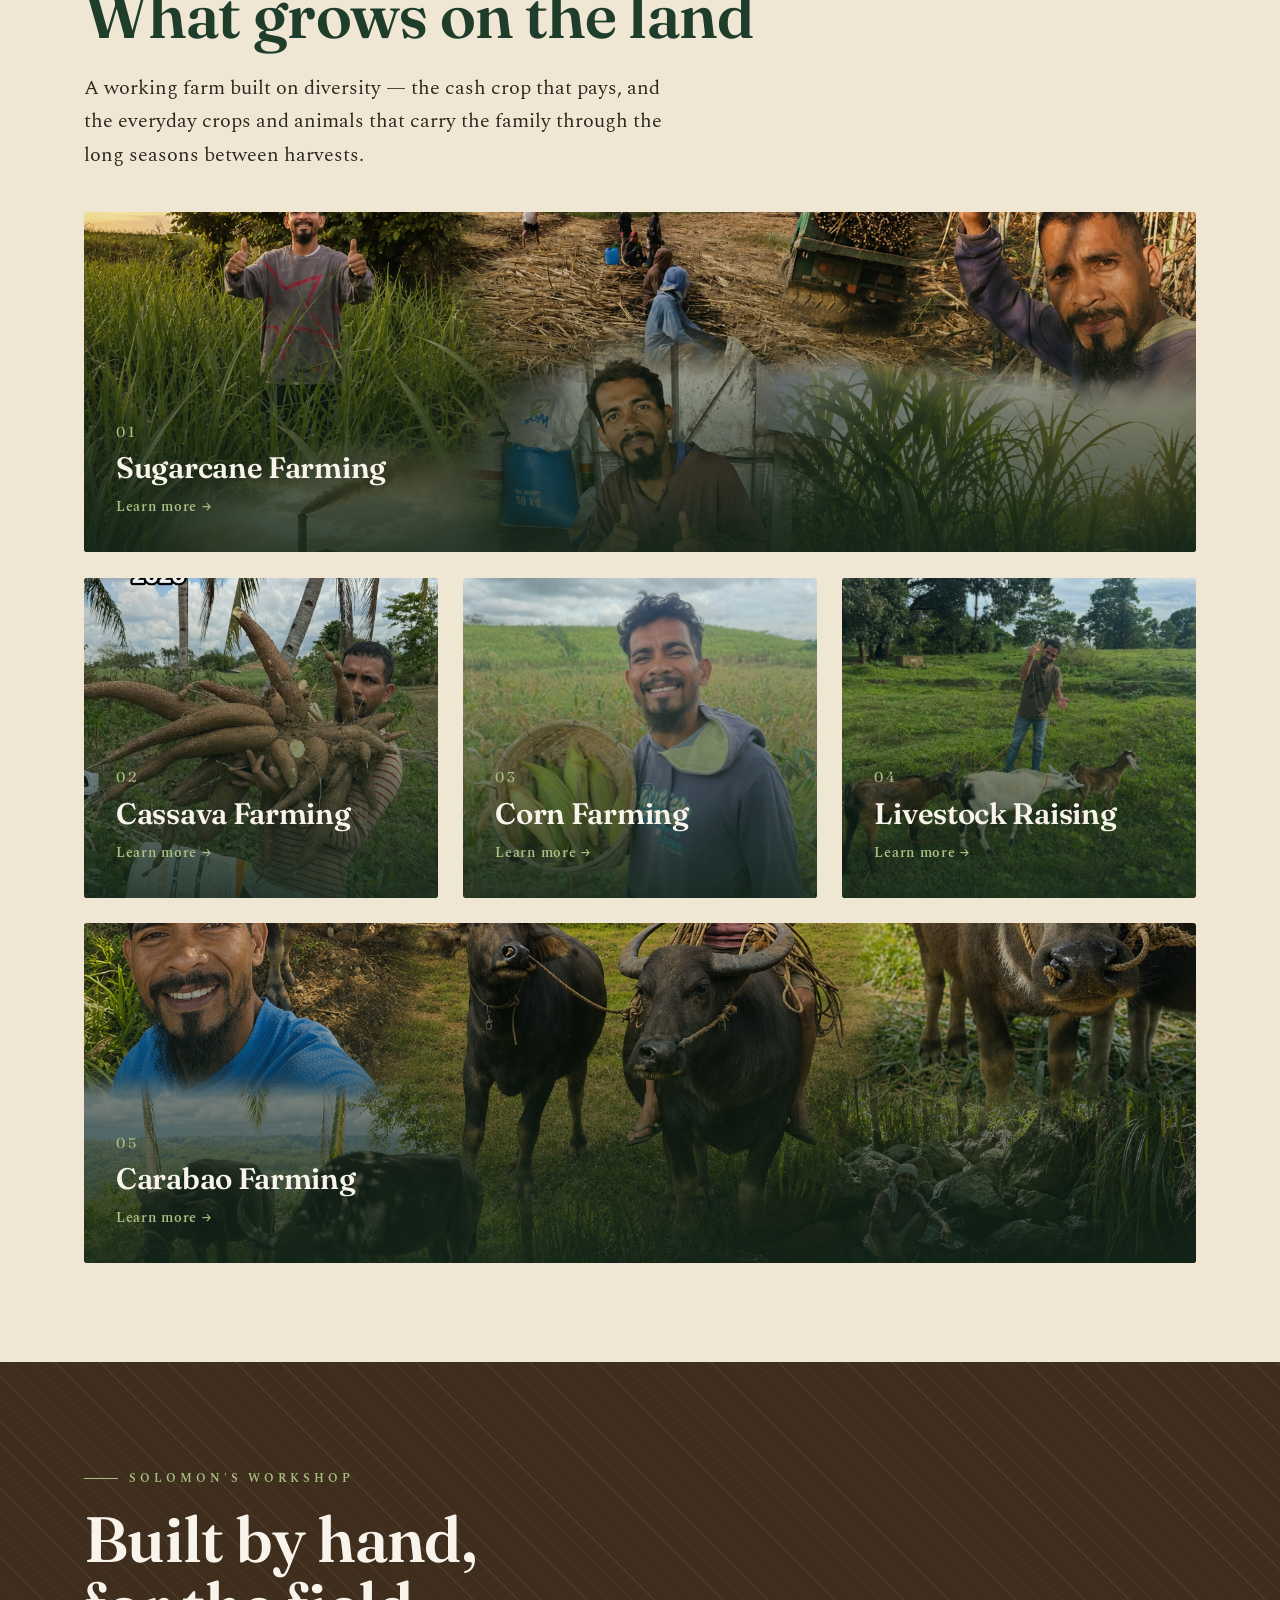
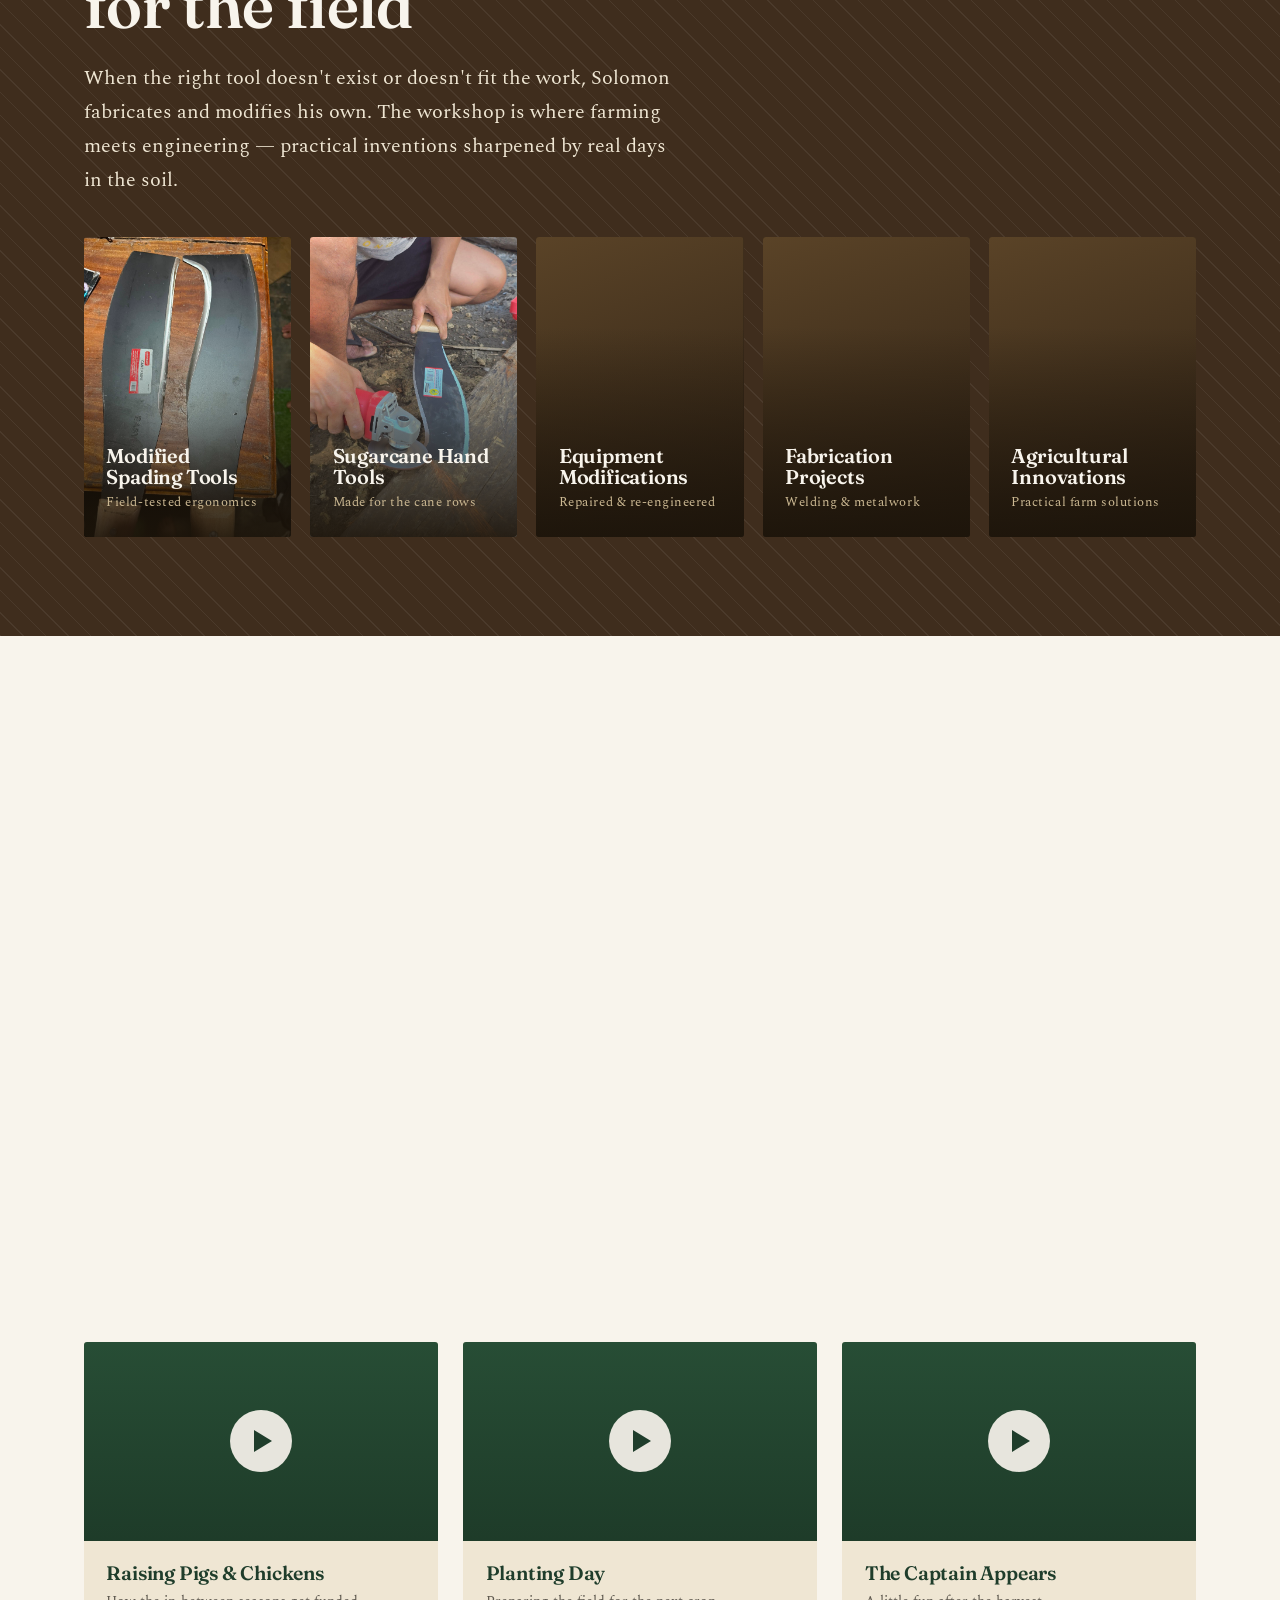
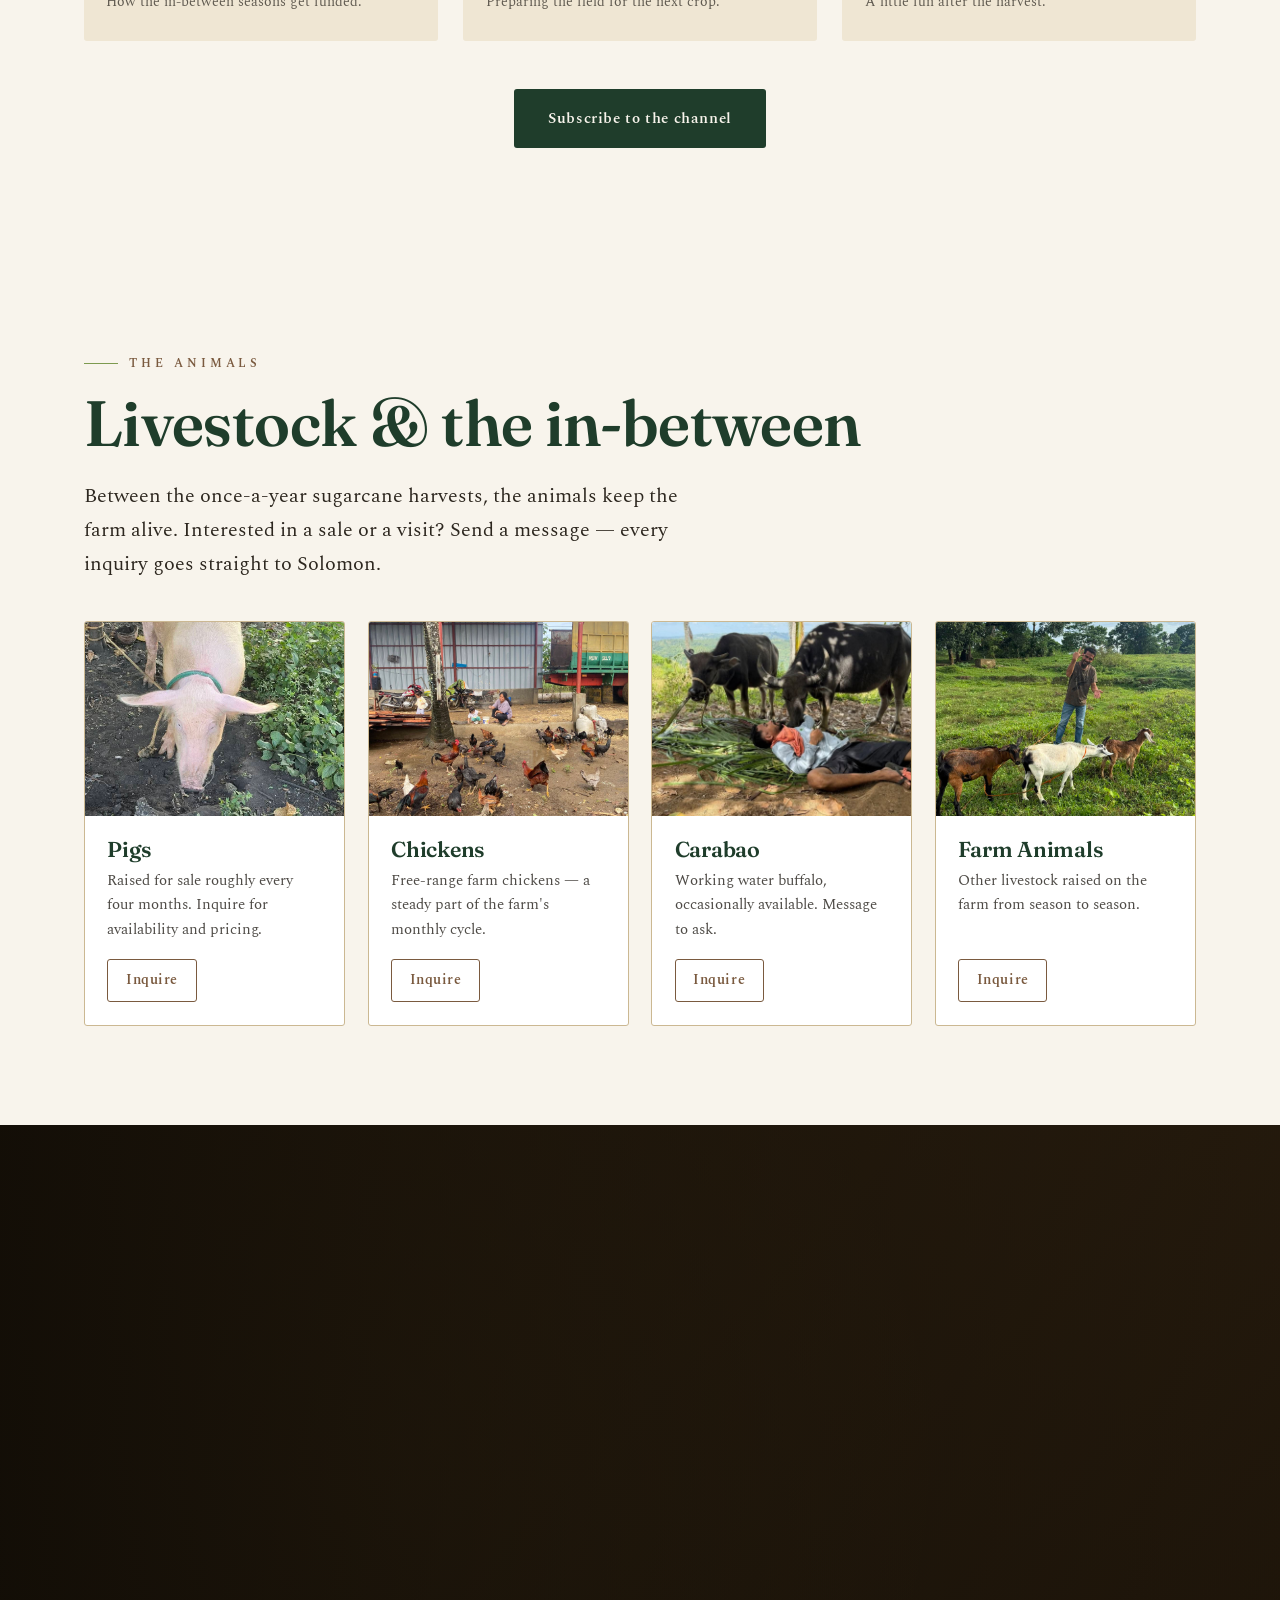
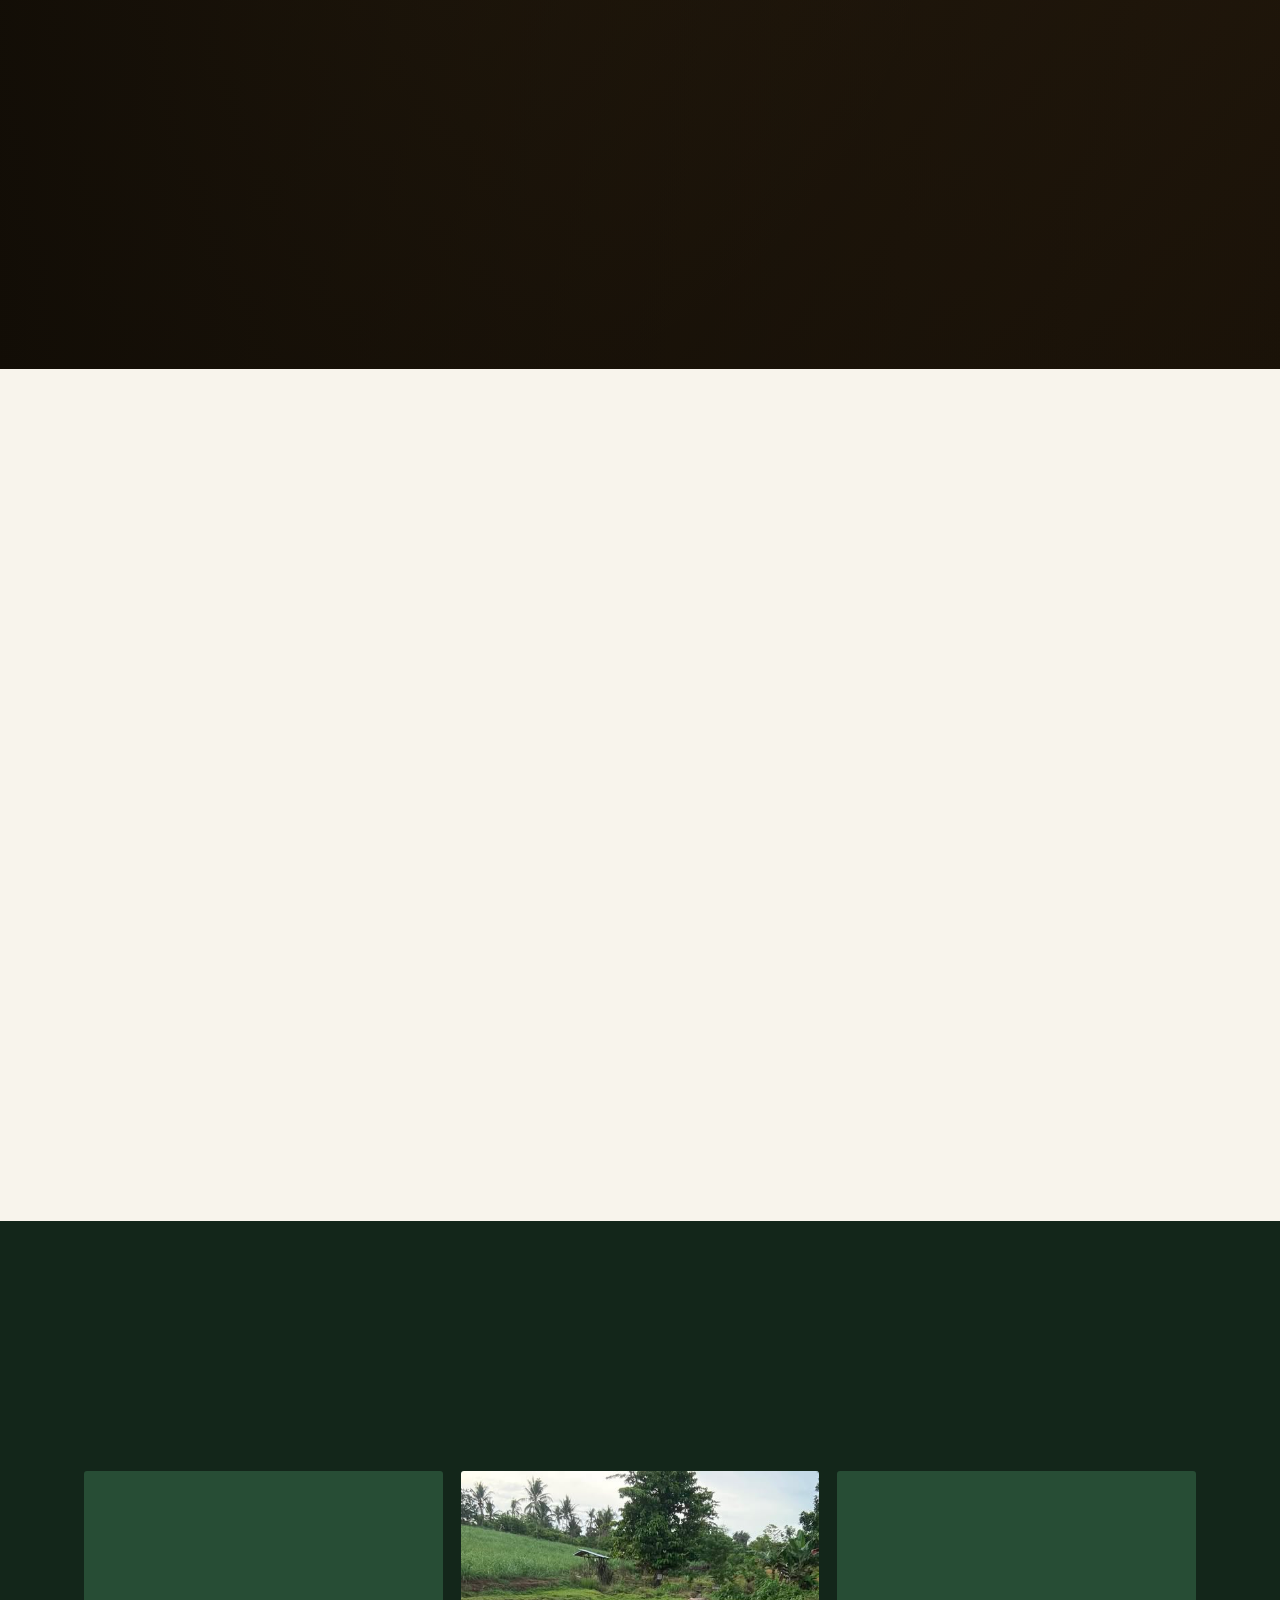
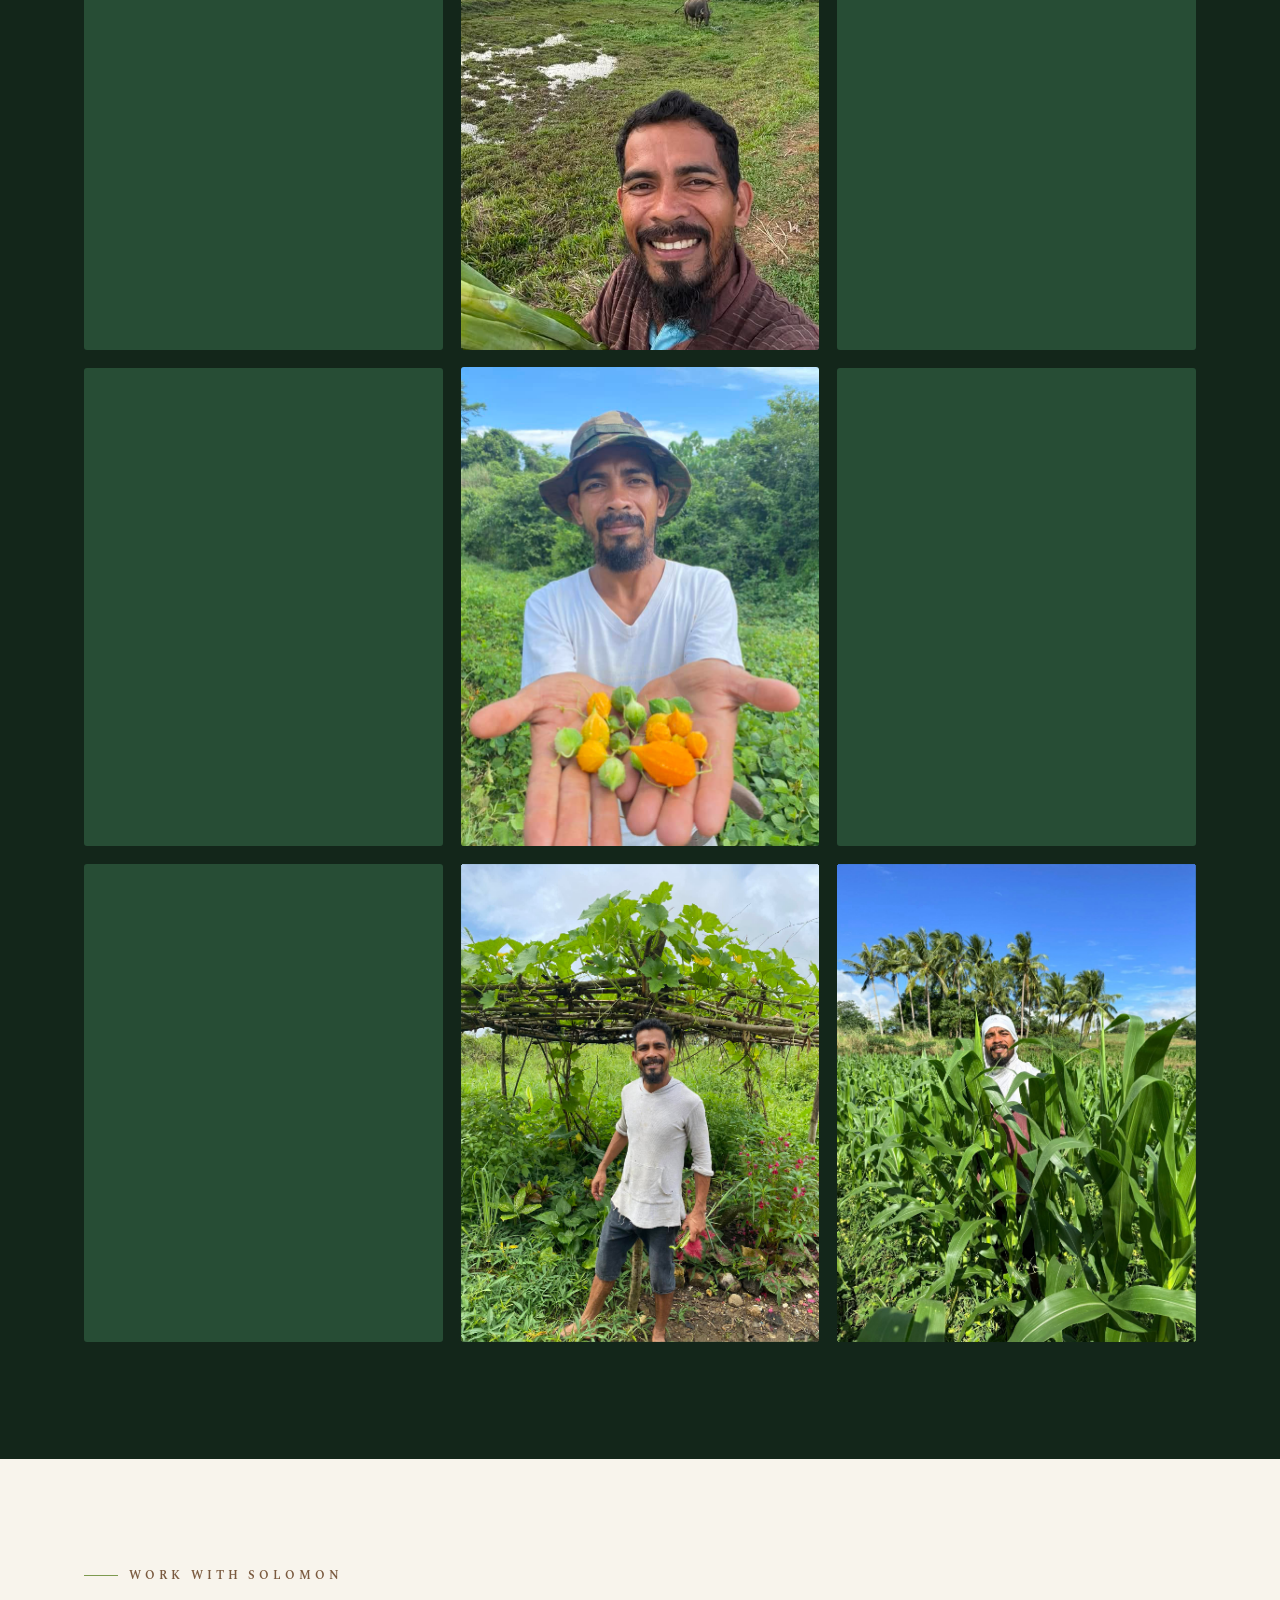
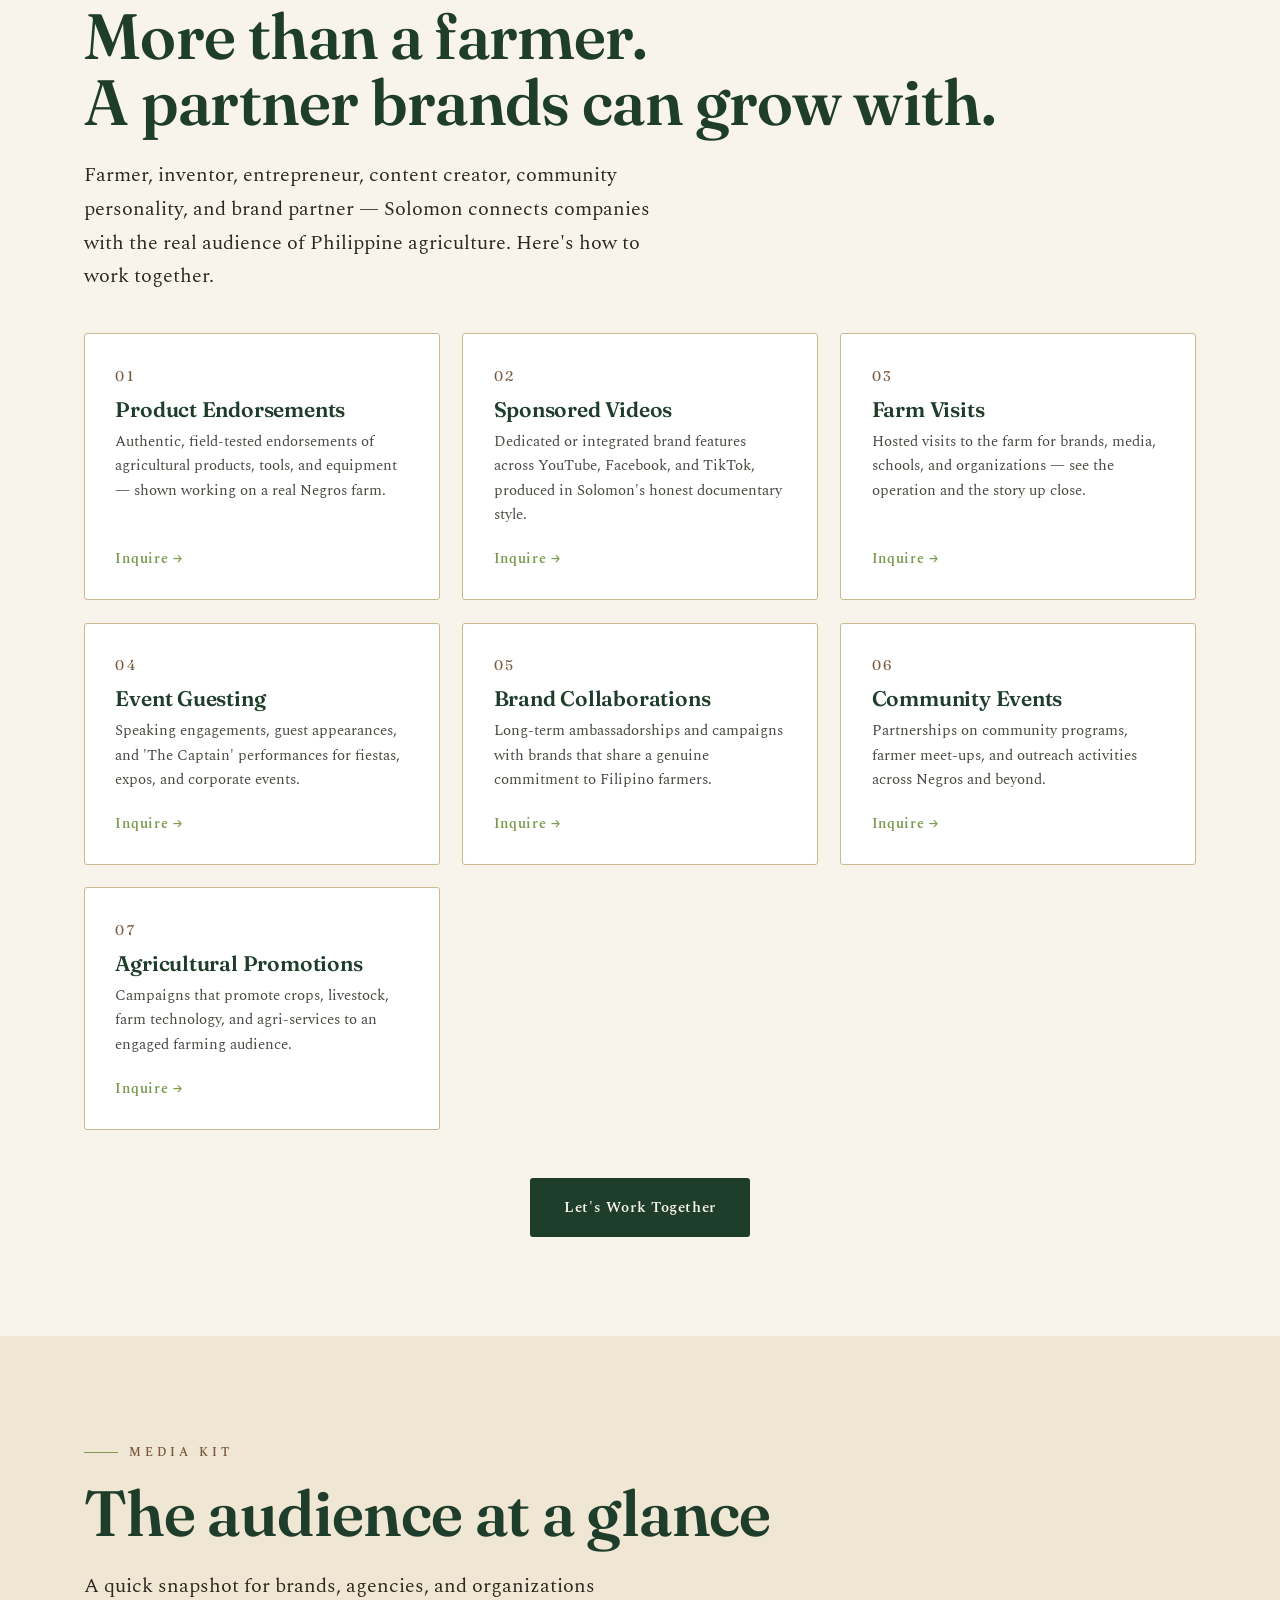
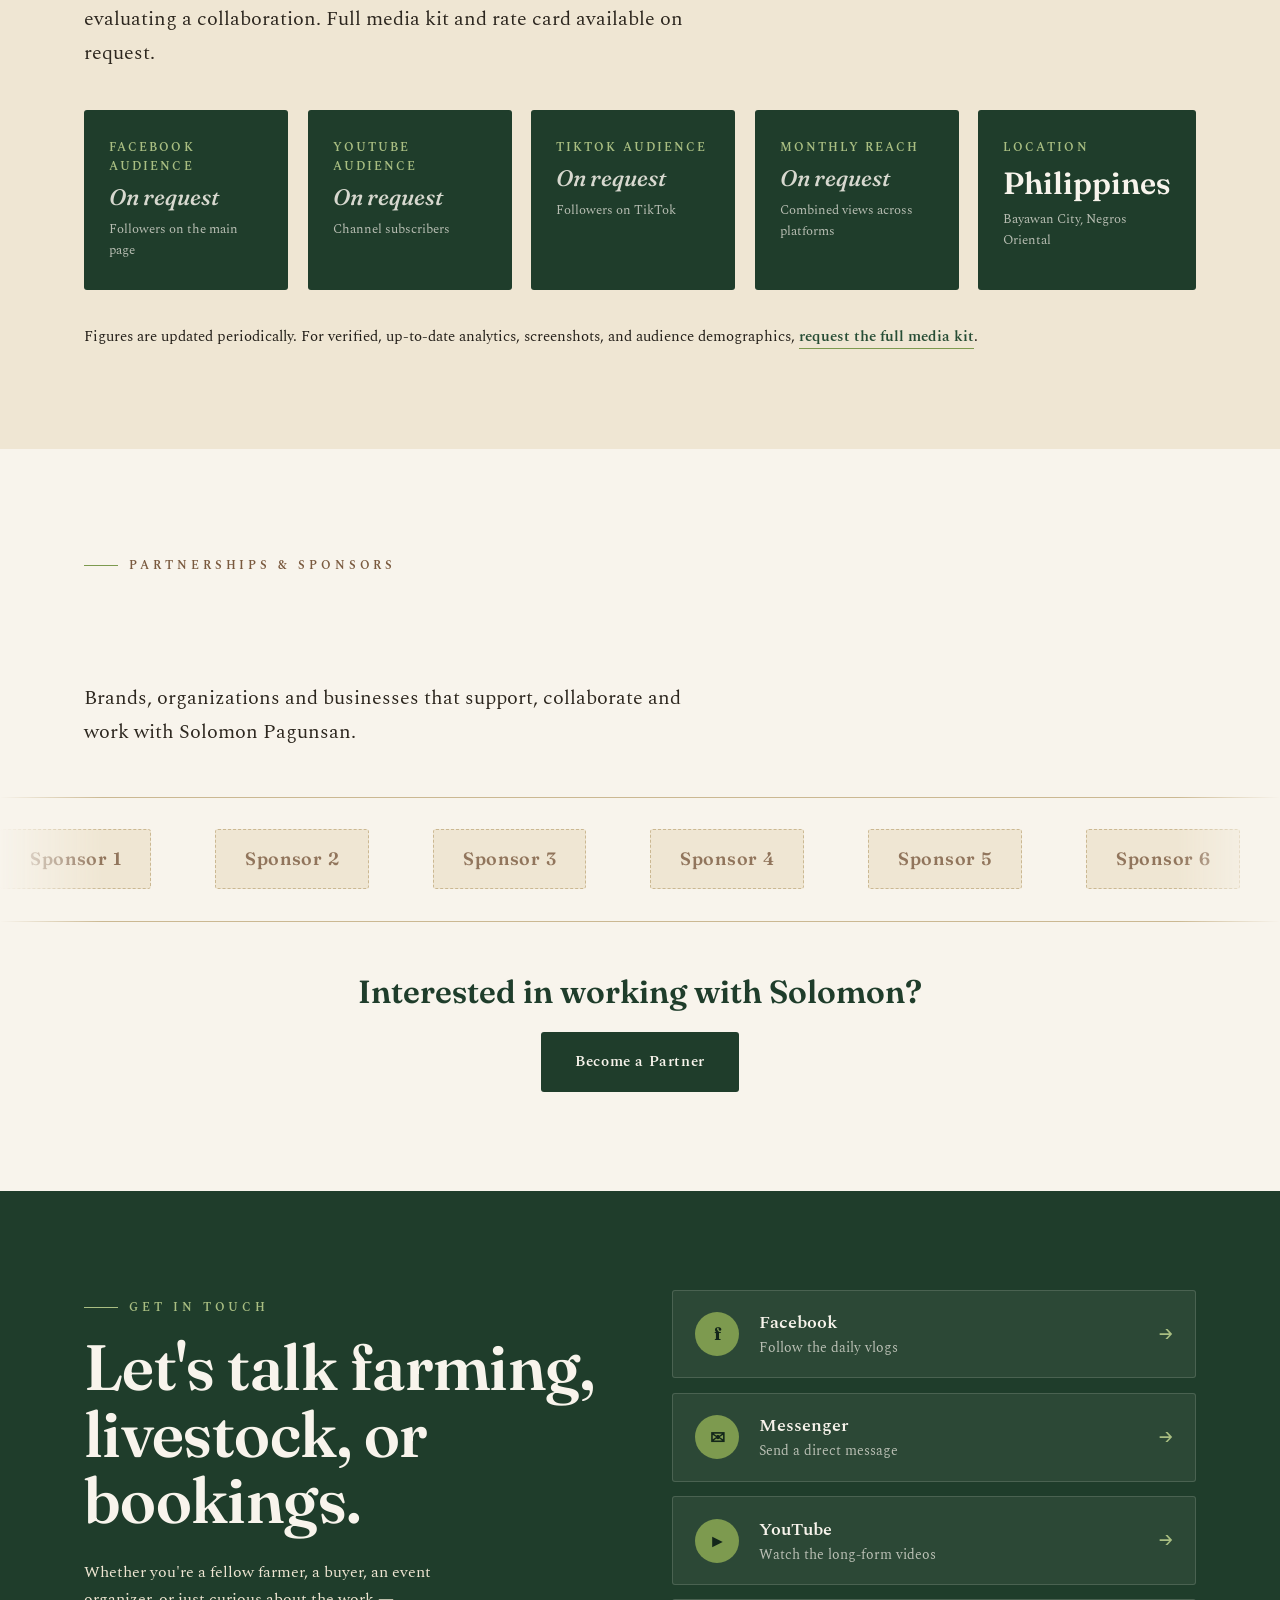
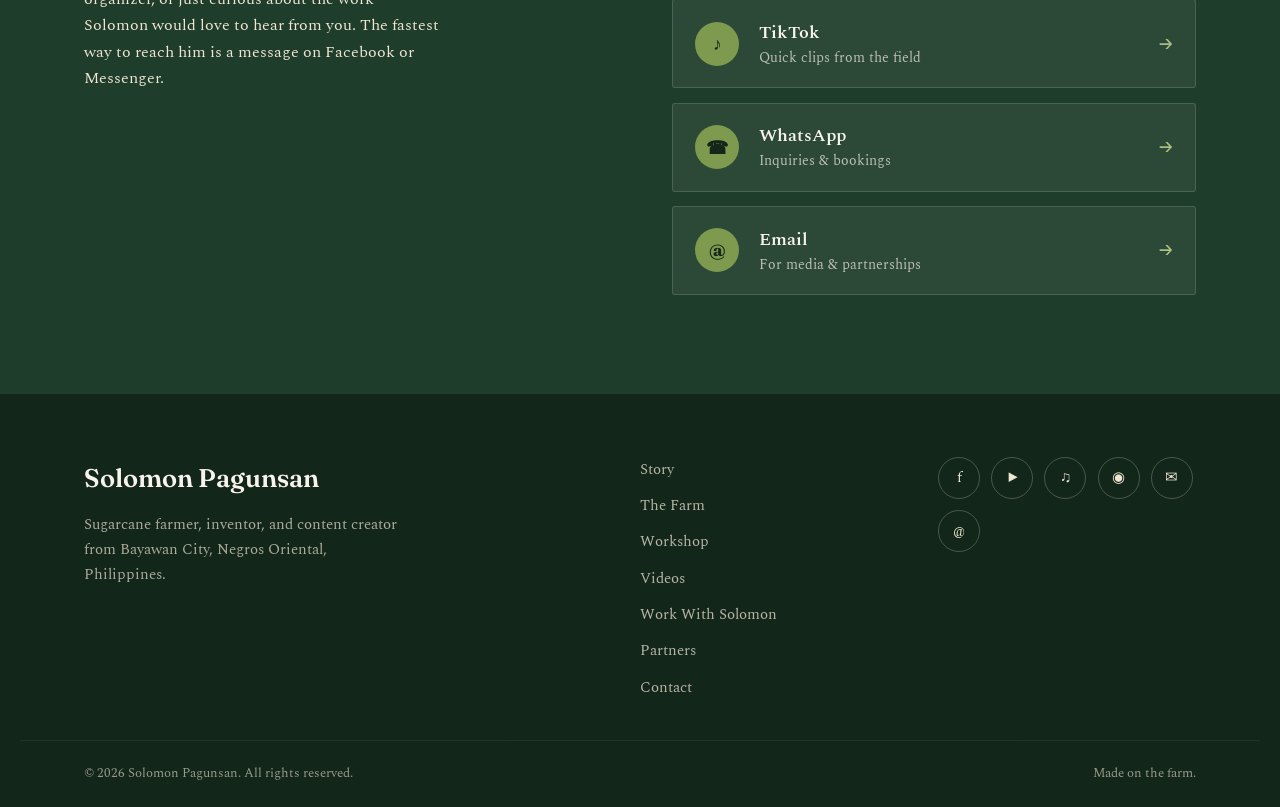
==== commit 350a2dc1: "Add files via upload" ====
--- a/index.html
+++ b/index.html
@@ -66,6 +66,7 @@
       <a href="#livestock">Livestock</a>
       <a href="#captain">The Captain</a>
       <a href="#media">Press</a>
+      <a href="#partners">Partners</a>
       <a href="#contact" class="nav__cta">Contact</a>
     </nav>
 
@@ -245,7 +246,7 @@
     </div>
 
     <figure class="captain__photo reveal">
-      <img src="images/jack-sparrow.png" alt="Solomon Pagunsan as Captain Jack Sparrow">
+      <img src="images/Solomon_1.png" alt="Solomon Pagunsan as Captain Jack Sparrow">
     </figure>
   </div>
 </section>
@@ -278,6 +279,58 @@
     <h2 class="section-title reveal">Life on the farm</h2>
   </div>
   <div class="gallery__masonry" id="galleryMasonry"><!-- injected by script.js --></div>
+</section>
+
+<!-- ===================================================================
+     11. WORK WITH SOLOMON  (business inquiries)
+==================================================================== -->
+<section class="services" id="work">
+  <div class="services__head">
+    <p class="kicker reveal">Work With Solomon</p>
+    <h2 class="section-title reveal">More than a farmer.<br/>A partner brands can grow with.</h2>
+    <p class="section-sub reveal">Farmer, inventor, entrepreneur, content creator, community personality, and brand partner — Solomon connects companies with the real audience of Philippine agriculture. Here's how to work together.</p>
+  </div>
+
+  <div class="services__grid" id="servicesGrid"><!-- injected by script.js --></div>
+
+  <div class="services__cta reveal">
+    <a href="#contact" class="btn btn--solid">Let's Work Together</a>
+  </div>
+</section>
+
+<!-- ===================================================================
+     12. MEDIA KIT
+==================================================================== -->
+<section class="mediakit" id="mediakit">
+  <div class="mediakit__head">
+    <p class="kicker reveal">Media Kit</p>
+    <h2 class="section-title reveal">The audience at a glance</h2>
+    <p class="section-sub reveal">A quick snapshot for brands, agencies, and organizations evaluating a collaboration. Full media kit and rate card available on request.</p>
+  </div>
+
+  <div class="mediakit__grid" id="mediaKitGrid"><!-- injected by script.js --></div>
+
+  <p class="mediakit__note reveal">Figures are updated periodically. For verified, up-to-date analytics, screenshots, and audience demographics, <a href="#contact">request the full media kit</a>.</p>
+</section>
+
+<!-- ===================================================================
+     13. PARTNERSHIPS & SPONSORS
+==================================================================== -->
+<section class="sponsors" id="partners">
+  <div class="sponsors__head">
+    <p class="kicker reveal">Partnerships &amp; Sponsors</p>
+    <h2 class="section-title reveal">Partnerships &amp; Sponsors</h2>
+    <p class="section-sub reveal">Brands, organizations and businesses that support, collaborate and work with Solomon Pagunsan.</p>
+  </div>
+
+  <div class="sponsors__marquee reveal" id="sponsorsMarquee" aria-label="Partner and sponsor logos">
+    <div class="sponsors__track" id="sponsorsTrack"><!-- injected by script.js --></div>
+  </div>
+
+  <div class="sponsors__cta reveal">
+    <p class="sponsors__cta-text">Interested in working with Solomon?</p>
+    <a href="#contact" class="btn btn--solid">Become a Partner</a>
+  </div>
 </section>
 
 <!-- ===================================================================
@@ -340,6 +393,8 @@
       <a href="#farm">The Farm</a>
       <a href="#workshop">Workshop</a>
       <a href="#videos">Videos</a>
+      <a href="#work">Work With Solomon</a>
+      <a href="#partners">Partners</a>
       <a href="#contact">Contact</a>
     </div>
     <div class="footer__social" id="footerSocial"><!-- injected by script.js --></div>
--- a/style.css
+++ b/style.css
@@ -270,7 +270,6 @@
 .animal__inquire:hover{background:var(--earth);color:var(--off-white);}
 
 /* ----------------------------- CAPTAIN --------------------------- */
-/* ----------------------------- CAPTAIN --------------------------- */
 
 .captain{
     position:relative;
@@ -361,12 +360,12 @@
     border-radius:var(--radius);
     overflow:hidden;
 
-    background:#2b1c0d;
-
-    border:1px solid rgba(201,162,75,.30);
+    background:transparent;
+
+    border:none;
 
     box-shadow:
-        0 30px 70px -35px rgba(0,0,0,.75);
+        none;
 }
 
 .captain__photo img{
@@ -378,24 +377,46 @@
 
 @media (max-width:1024px){
 
+    .captain{
+        min-height:auto;
+        align-items:flex-start;
+        overflow:visible;
+    }
+
     .captain__content{
         grid-template-columns:1fr;
-        gap:2rem;
+        gap:2.5rem;
+        padding-top:4rem;
+        padding-bottom:4rem;
     }
 
     .captain__photo{
+        display:block;
+        width:100%;
         max-width:420px;
         margin:0 auto;
+        aspect-ratio:4/5;
     }
 
+    .captain__photo img{
+        display:block;
+        width:100%;
+        height:100%;
+        object-fit:cover;
+    }
 }
 
 @media (max-width:560px){
+
+    .captain__content{
+        padding-top:3.5rem;
+        padding-bottom:3.5rem;
+    }
 
     .captain__photo{
         max-width:100%;
+        margin-top:1rem;
     }
-
 }
 
 /* ------------------------------ MEDIA ---------------------------- */
@@ -502,3 +523,131 @@
   .hero__actions .btn{text-align:center;}
   .hero__scroll{display:none;}
 }
+
+/* ===================================================================
+   ADDITIONS — Business / partnership sections (same design language)
+   Work With Solomon · Media Kit · Partnerships & Sponsors · Polish
+=================================================================== */
+
+/* ----------------------- WORK WITH SOLOMON ----------------------- */
+.services{background:var(--off-white);}
+.services__head{max-width:var(--maxw);margin:0 auto;padding:clamp(5rem,11vh,8rem) var(--pad) 2.5rem;}
+.services__grid{
+  max-width:var(--maxw);margin:0 auto;padding:0 var(--pad);
+  display:grid;grid-template-columns:repeat(3,1fr);gap:1.4rem;
+}
+.service{
+  background:#fff;border:1px solid var(--beige);border-radius:var(--radius);
+  padding:1.9rem 1.9rem 1.7rem;display:flex;flex-direction:column;gap:.55rem;
+  transition:transform .4s var(--ease),box-shadow .4s var(--ease),border-color .4s var(--ease);
+}
+.service:hover{transform:translateY(-4px);border-color:var(--cane);box-shadow:0 20px 38px -24px rgba(34,30,24,.4);}
+.service__index{font-family:var(--display);font-size:.88rem;letter-spacing:.2em;color:var(--earth);}
+.service__title{font-size:1.32rem;color:var(--green-800);line-height:1.15;}
+.service__text{font-size:.93rem;opacity:.82;flex:1;}
+.service__link{
+  margin-top:.7rem;align-self:flex-start;font-weight:600;font-size:.88rem;letter-spacing:.05em;
+  color:var(--cane);border-bottom:1px solid transparent;transition:border-color .3s var(--ease),color .3s var(--ease);
+}
+.service__link:hover{border-color:var(--cane);color:var(--green-700);}
+.services__cta{max-width:var(--maxw);margin:0 auto;padding:3rem var(--pad) clamp(5rem,11vh,8rem);text-align:center;}
+
+/* ----------------------------- MEDIA KIT ------------------------- */
+.mediakit{background:var(--cream);}
+.mediakit__head{max-width:var(--maxw);margin:0 auto;padding:clamp(5rem,11vh,8rem) var(--pad) 2.5rem;}
+.mediakit__grid{
+  max-width:var(--maxw);margin:0 auto;padding:0 var(--pad);
+  display:grid;grid-template-columns:repeat(5,1fr);gap:1.2rem;
+}
+.kit-card{
+  background:var(--green-800);color:var(--off-white);border-radius:var(--radius);
+  padding:1.7rem 1.5rem;display:flex;flex-direction:column;gap:.35rem;
+  border:1px solid transparent;
+  transition:transform .4s var(--ease),box-shadow .4s var(--ease);
+}
+.kit-card:hover{transform:translateY(-4px);box-shadow:0 20px 38px -22px rgba(19,38,26,.55);}
+.kit-card__label{text-transform:uppercase;letter-spacing:.18em;font-size:.72rem;font-weight:600;color:var(--cane-light);}
+.kit-card__value{font-family:var(--display);font-size:clamp(1.5rem,2.4vw,2.1rem);font-weight:600;line-height:1.05;margin-top:.3rem;}
+.kit-card__note{font-size:.82rem;opacity:.7;margin-top:.2rem;}
+.kit-card--pending .kit-card__value{font-size:clamp(1.15rem,1.8vw,1.4rem);font-style:italic;opacity:.85;font-weight:500;}
+.mediakit__note{
+  max-width:var(--maxw);margin:0 auto;padding:2.2rem var(--pad) clamp(5rem,11vh,8rem);
+  font-size:.92rem;opacity:.75;
+}
+.mediakit__note a{color:var(--green-700);font-weight:600;border-bottom:1px solid var(--cane);transition:color .3s var(--ease);}
+.mediakit__note a:hover{color:var(--green-800);}
+
+/* ------------------- PARTNERSHIPS & SPONSORS --------------------- */
+.sponsors{background:var(--off-white);overflow:hidden;}
+.sponsors__head{max-width:var(--maxw);margin:0 auto;padding:clamp(5rem,11vh,8rem) var(--pad) 3rem;}
+.sponsors__marquee{
+  position:relative;width:100%;overflow:hidden;padding:1.6rem 0;
+  border-top:1px solid var(--beige);border-bottom:1px solid var(--beige);
+  -webkit-mask-image:linear-gradient(90deg,transparent,#000 8%,#000 92%,transparent);
+          mask-image:linear-gradient(90deg,transparent,#000 8%,#000 92%,transparent);
+}
+.sponsors__track{
+  display:flex;align-items:center;gap:clamp(2.2rem,5vw,4.5rem);
+  width:max-content;will-change:transform;
+  animation:sponsorScroll 40s linear infinite;
+}
+.sponsors__marquee:hover .sponsors__track{animation-play-state:paused;}
+@keyframes sponsorScroll{from{transform:translateX(0)}to{transform:translateX(-50%)}}
+
+.sponsor{flex:none;display:grid;place-items:center;}
+.sponsor img{
+  height:clamp(44px,6vw,72px);width:auto;max-width:220px;object-fit:contain;
+  filter:grayscale(1) contrast(.9);opacity:.75;
+  transition:filter .35s var(--ease),opacity .35s var(--ease),transform .35s var(--ease);
+}
+.sponsor:hover img{filter:none;opacity:1;transform:translateY(-2px);}
+.sponsor--ph{
+  border:1px dashed var(--beige);border-radius:var(--radius);
+  padding:.9rem 1.8rem;background:var(--cream);
+  transition:border-color .35s var(--ease),background .35s var(--ease);
+}
+.sponsor--ph:hover{border-color:var(--cane);background:#fff;}
+.sponsor__name{
+  font-family:var(--display);font-weight:600;font-size:clamp(.95rem,1.4vw,1.15rem);
+  color:var(--earth);letter-spacing:.04em;white-space:nowrap;opacity:.8;
+}
+
+.sponsors__cta{
+  max-width:var(--maxw);margin:0 auto;padding:3.2rem var(--pad) clamp(5rem,11vh,8rem);
+  text-align:center;display:flex;flex-direction:column;align-items:center;gap:1.3rem;
+}
+.sponsors__cta-text{
+  font-family:var(--display);font-size:clamp(1.4rem,2.6vw,2rem);
+  color:var(--green-800);font-weight:600;line-height:1.2;
+}
+
+/* --------------------- MICRO POLISH (subtle) --------------------- */
+.btn:active{transform:translateY(0);}
+.btn:focus-visible,
+.contact__channel:focus-visible,
+.animal__inquire:focus-visible,
+.service__link:focus-visible,
+.sponsor:focus-visible{outline:2px solid var(--cane);outline-offset:3px;}
+.nav__links a:focus-visible{outline:2px solid var(--cane-light);outline-offset:3px;}
+.press:focus-visible{outline:2px solid var(--cane);outline-offset:3px;}
+.gallery__item img{backface-visibility:hidden;}
+
+@media (prefers-reduced-motion:reduce){
+  .sponsors__track{animation:none;flex-wrap:wrap;width:100%;justify-content:center;}
+}
+
+/* --------------------- RESPONSIVE (additions) -------------------- */
+@media (max-width:1024px){
+  .services__grid{grid-template-columns:repeat(2,1fr);}
+  .mediakit__grid{grid-template-columns:repeat(3,1fr);}
+}
+@media (max-width:820px){
+  .mediakit__grid{grid-template-columns:repeat(2,1fr);}
+  .sponsor img{height:clamp(34px,8vw,48px);max-width:160px;}
+  .sponsor--ph{padding:.7rem 1.3rem;}
+  .sponsors__track{gap:clamp(1.6rem,6vw,2.6rem);}
+}
+@media (max-width:560px){
+  .services__grid{grid-template-columns:1fr;}
+  .mediakit__grid{grid-template-columns:1fr;}
+}
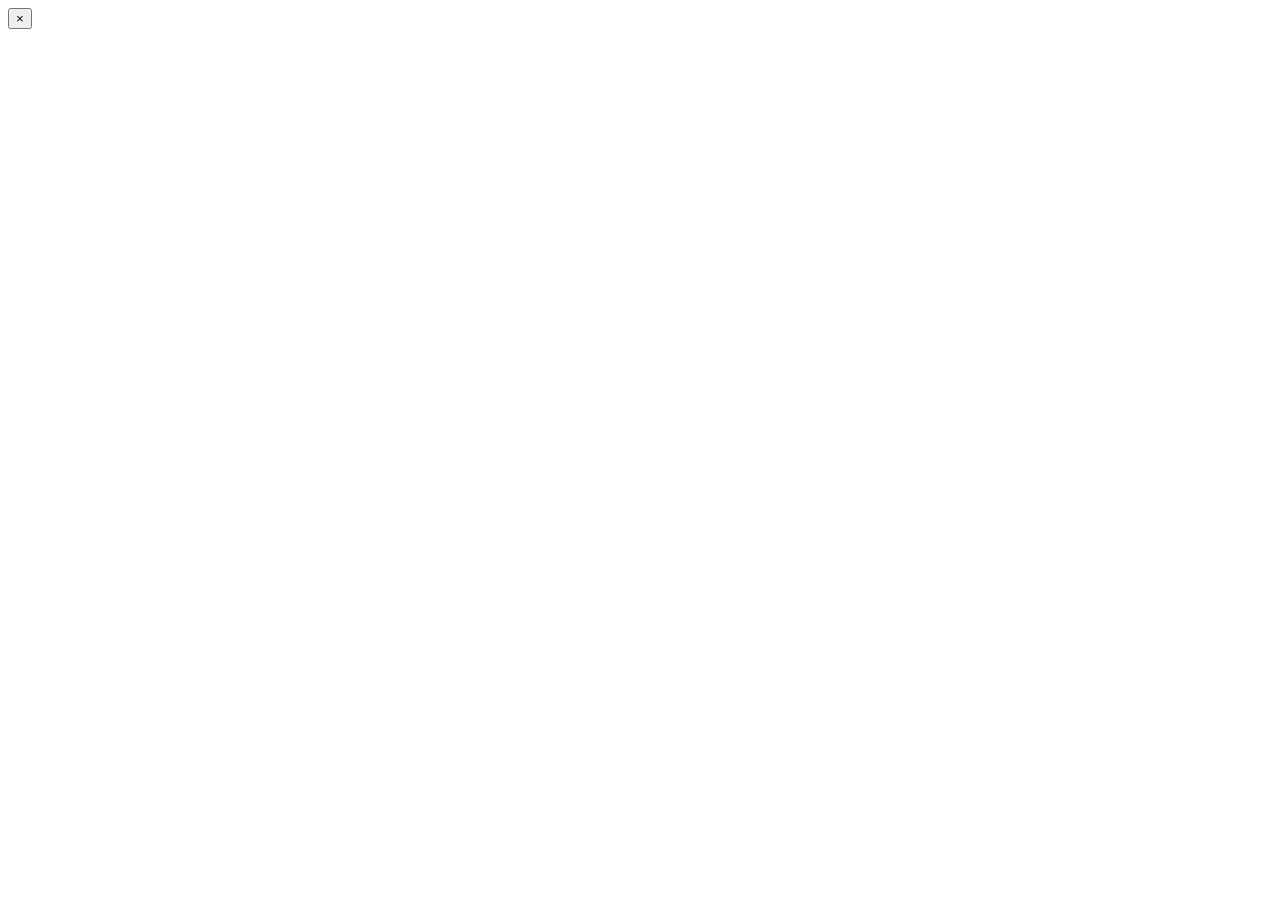
==== commit eba0182a: "Add files via upload" ====
--- a/index.html
+++ b/index.html
@@ -7,20 +7,18 @@
 <!-- ============================= SEO ============================= -->
 <title>Solomon Pagunsan — Sugarcane Farmer, Inventor & Content Creator | Negros Oriental</title>
 <meta name="description" content="Official site of Solomon Pagunsan — sugarcane farmer, inventor, entrepreneur, and Farmer Vlogger from Bayawan City, Negros Oriental, Philippines. Documenting modern Filipino agriculture, farm innovation, and rural life." />
-<meta name="keywords" content="Solomon Pagunsan, Sugarcane Farmer Philippines, Farmer Vlogger Philippines, Agricultural Content Creator, Negros Farmer, Sugarcane Farming, Filipino Farmer, Agricultural Entrepreneur, Bayawan, Negros Oriental" />
 <meta name="author" content="Solomon Pagunsan" />
 <meta name="robots" content="index, follow" />
 <link rel="canonical" href="https://www.solomonpagunsan.com/" />
 
 <!-- Open Graph -->
 <meta property="og:type" content="website" />
-<meta property="og:title" content="Solomon Pagunsan — Sugarcane Farmer, Inventor & Content Creator" />
-<meta property="og:description" content="From the city to the soil — the story of a Negros sugarcane farmer building a livelihood from the ground up." />
+<meta property="og:title" content="Solomon Pagunsan — Sugarcane Farmer, Inventor & Content Creator | Negros Oriental" />
+<meta property="og:description" content="Official site of Solomon Pagunsan — sugarcane farmer, inventor, entrepreneur, and Farmer Vlogger from Bayawan City, Negros Oriental, Philippines. Documenting modern Filipino agriculture, farm innovation, and rural life." />
 <meta property="og:locale" content="en_PH" />
 <meta property="og:site_name" content="Solomon Pagunsan" />
-<meta property="og:image" content="" />
+<meta property="og:url" content="https://www.solomonpagunsan.com/" />
 <meta name="twitter:card" content="summary_large_image" />
-
 <!-- Structured data -->
 <script type="application/ld+json">
 {
@@ -43,376 +41,40 @@
 <link rel="preconnect" href="https://fonts.gstatic.com" crossorigin />
 <link href="https://fonts.googleapis.com/css2?family=Fraunces:ital,opsz,wght@0,9..144,400;0,9..144,500;0,9..144,600;0,9..144,700;1,9..144,400&family=Spectral:ital,wght@0,300;0,400;0,500;0,600;1,400&display=swap" rel="stylesheet" />
 
-<link rel="stylesheet" href="style.css" />
+<link rel="stylesheet" href="assets/css/style.css" />
 </head>
 
-<body>
+<body data-page="home">
 
-<!-- ===================================================================
-     NAVIGATION
-==================================================================== -->
-<header class="nav" id="nav">
-  <div class="nav__inner">
-    <a href="#hero" class="nav__brand">
-      <span class="nav__mark">SP</span>
-      <span class="nav__name">Solomon&nbsp;Pagunsan</span>
-    </a>
+<!-- Shared header (injected by components.js) -->
+<header id="site-header"></header>
 
-    <nav class="nav__links" id="navLinks" aria-label="Primary">
-      <a href="#about">Story</a>
-      <a href="#farm">The Farm</a>
-      <a href="#workshop">Workshop</a>
-      <a href="#videos">Videos</a>
-      <a href="#livestock">Livestock</a>
-      <a href="#captain">The Captain</a>
-      <a href="#media">Press</a>
-      <a href="#partners">Partners</a>
-      <a href="#contact" class="nav__cta">Contact</a>
-    </nav>
+<!-- Page content (rendered by render.js) -->
+<main id="page">
+  <noscript>
+    <div class="load-error">
+      <p>This site needs JavaScript enabled to display its content. Please enable JavaScript, or contact Solomon on Facebook: facebook.com/solomon.pagunsan</p>
+    </div>
+  </noscript>
+</main>
 
-    <button class="nav__toggle" id="navToggle" aria-label="Open menu" aria-expanded="false">
-      <span></span><span></span><span></span>
-    </button>
-  </div>
-</header>
+<!-- Shared footer (injected by components.js) -->
+<footer id="site-footer"></footer>
 
-<!-- ===================================================================
-     1. HERO
-==================================================================== -->
-<section class="hero" id="hero">
-  <div class="hero__media" id="heroMedia"></div>
-  <div class="hero__scrim"></div>
-
-  <div class="hero__content">
-    <p class="hero__eyebrow reveal">Bayawan City &bull; Negros Oriental &bull; Philippines</p>
-    <h1 class="hero__title reveal">Solomon<br/>Pagunsan</h1>
-    <p class="hero__tagline reveal">Farmer &nbsp;&bull;&nbsp; Inventor &nbsp;&bull;&nbsp; Entrepreneur &nbsp;&bull;&nbsp; Content Creator</p>
-    <p class="hero__lede reveal">He left the province chasing opportunity in the city. He came home and built it from the soil — one harvest at a time.</p>
-    <div class="hero__actions reveal">
-      <a href="#videos" class="btn btn--solid">Watch the Videos</a>
-      <a href="#contact" class="btn btn--ghost">Contact Solomon</a>
-    </div>
-  </div>
-
-  <a href="#about" class="hero__scroll" aria-label="Scroll down">
-    <span>Scroll</span>
-    <i></i>
-  </a>
-</section>
-
-<!-- ===================================================================
-     STAT STRIP
-==================================================================== -->
-<section class="stats">
-  <div class="stats__inner">
-    <div class="stat reveal"><span class="stat__num" data-count="20">20</span><span class="stat__unit">hectares</span><span class="stat__label">Land under cultivation</span></div>
-    <div class="stat reveal"><span class="stat__num" data-count="400">400</span><span class="stat__unit">tons</span><span class="stat__label">Sugarcane harvested yearly</span></div>
-    <div class="stat reveal"><span class="stat__num" data-count="32">32</span><span class="stat__unit">years</span><span class="stat__label">In the fields since age 7</span></div>
-    <div class="stat reveal"><span class="stat__num" data-count="10">10</span><span class="stat__unit">years</span><span class="stat__label">Working abroad before the farm</span></div>
-  </div>
-</section>
-
-<!-- ===================================================================
-     2. ABOUT / STORY
-==================================================================== -->
-<section class="about" id="about">
-  <div class="about__head">
-    <p class="kicker reveal">The Story</p>
-    <h2 class="section-title reveal">From the city streets,<br/>back to the soil.</h2>
-  </div>
-
-  <div class="about__body">
-    <div class="about__lead reveal">
-      <p>Solomon Pagunsan has belonged to the land since he was seven years old, learning to plant beside his mother, Editha — the lone farmer in their family. The instinct never left him. Even as a young man rushing home from school, his heart was already in the field.</p>
-      <p>For a decade he worked far from home as a tourist assistant at the Department of Foreign Affairs, serving alongside embassies from Korea, Japan, Taiwan, and China. But through every shift in the city, one thought kept returning: a life built on his own ground, growing something real.</p>
-      <p>So he came home to Negros. He started over — first as a farm worker, then as an owner — and turned discipline, patience, and stubborn hope into one of the region's quiet success stories. Today he farms, builds his own tools, raises livestock, and shares it all with thousands who follow his work online.</p>
-    </div>
-
-    <!-- Timeline -->
-    <ol class="timeline">
-      <li class="timeline__item reveal">
-        <span class="timeline__year">Age 7</span>
-        <div class="timeline__card">
-          <h3>Born to the land</h3>
-          <p>Learns to plant from his mother, Editha. Farming becomes his first love — and his compass for everything that follows.</p>
-        </div>
-      </li>
-      <li class="timeline__item reveal">
-        <span class="timeline__year">10 yrs</span>
-        <div class="timeline__card">
-          <h3>A decade in the city</h3>
-          <p>Works as a tourist assistant at the DFA, serving embassies across Asia. He saves carefully — biking to work, bringing his own food — while dreaming of the farm.</p>
-        </div>
-      </li>
-      <li class="timeline__item reveal">
-        <span class="timeline__year">2017</span>
-        <div class="timeline__card">
-          <h3>The return to Negros</h3>
-          <p>He comes home to Bayawan with modest savings. The first attempt humbles him — but he refuses to quit, working two years as a sugarcane farm hand to learn the crop from the ground up.</p>
-        </div>
-      </li>
-      <li class="timeline__item reveal">
-        <span class="timeline__year">Today</span>
-        <div class="timeline__card">
-          <h3>His own ground</h3>
-          <p>Roughly 20 hectares under cultivation — sugarcane, corn, cassava and more — supported by livestock and a growing audience who learn from every harvest he documents.</p>
-        </div>
-      </li>
-    </ol>
-
-    <figure class="pullquote reveal">
-      <blockquote>I left home chasing an opportunity. I returned home to build it.</blockquote>
-      <figcaption>— Solomon Pagunsan</figcaption>
-    </figure>
-  </div>
-</section>
-
-<!-- ===================================================================
-     3. FARM LIFE
-==================================================================== -->
-<section class="farm" id="farm">
-  <div class="farm__head">
-    <p class="kicker reveal">The Farm</p>
-    <h2 class="section-title reveal">What grows on the land</h2>
-    <p class="section-sub reveal">A working farm built on diversity — the cash crop that pays, and the everyday crops and animals that carry the family through the long seasons between harvests.</p>
-  </div>
-
-  <div class="farm__grid" id="farmGrid"><!-- injected by script.js --></div>
-</section>
-
-<!-- ===================================================================
-     4. WORKSHOP
-==================================================================== -->
-<section class="workshop" id="workshop">
-  <div class="workshop__intro">
-    <p class="kicker kicker--light reveal">Solomon's Workshop</p>
-    <h2 class="section-title section-title--light reveal">Built by hand,<br/>for the field</h2>
-    <p class="section-sub section-sub--light reveal">When the right tool doesn't exist or doesn't fit the work, Solomon fabricates and modifies his own. The workshop is where farming meets engineering — practical inventions sharpened by real days in the soil.</p>
-  </div>
-
-  <div class="workshop__gallery" id="workshopGallery"><!-- injected by script.js --></div>
-</section>
-
-<!-- ===================================================================
-     5. VIDEOS
-==================================================================== -->
-<section class="videos" id="videos">
-  <div class="videos__head">
-    <p class="kicker reveal">Farmer Vlogger</p>
-    <h2 class="section-title reveal">Watch the farm work</h2>
-    <p class="section-sub reveal">Honest documentation of life on a Negros farm — planting, harvesting, building, and raising animals. No filters, just the real work.</p>
-  </div>
-
-  <div class="videos__grid" id="videosGrid"><!-- injected by script.js --></div>
-
-  <div class="videos__cta reveal">
-    <a href="#contact" class="btn btn--solid" id="subscribeBtn" target="_blank" rel="noopener">Subscribe to the channel</a>
-  </div>
-</section>
-
-<!-- ===================================================================
-     6. LIVESTOCK
-==================================================================== -->
-<section class="livestock" id="livestock">
-  <div class="livestock__head">
-    <p class="kicker reveal">The Animals</p>
-    <h2 class="section-title reveal">Livestock &amp; the in-between</h2>
-    <p class="section-sub reveal">Between the once-a-year sugarcane harvests, the animals keep the farm alive. Interested in a sale or a visit? Send a message — every inquiry goes straight to Solomon.</p>
-  </div>
-
-  <div class="livestock__grid" id="livestockGrid"><!-- injected by script.js --></div>
-</section>
-
-<!-- ===================================================================
-     7. THE CAPTAIN (Jack Sparrow persona)
-==================================================================== -->
-<section class="captain" id="captain">
-  <div class="captain__media" id="captainMedia"></div>
-  <div class="captain__scrim"></div>
-  <div class="captain__content">
-    <div class="captain__left">
-      <p class="kicker kicker--light reveal">Off the Clock</p>
-      <h2 class="section-title section-title--light reveal">The Captain of Negros</h2>
-      <p class="captain__text reveal">When the harvest is in, a different character takes the stage. Known across Negros for his spot-on Captain Jack Sparrow, Solomon brings the costume, the swagger, and the comedy to fiestas, events, and appearances — proof that a farmer can command a crowd as easily as a field.</p>
-
-      <ul class="captain__list reveal">
-        <li>Character impersonation &amp; cosplay</li>
-        <li>Town fiestas &amp; community events</li>
-        <li>Stage performances &amp; meet-and-greets</li>
-        <li>Public appearances &amp; collaborations</li>
-      </ul>
-
-      <a href="#contact" class="btn btn--gold reveal">Book an appearance</a>
-    </div>
-
-    <figure class="captain__photo reveal">
-      <img src="images/Solomon_1.png" alt="Solomon Pagunsan as Captain Jack Sparrow">
-    </figure>
-  </div>
-</section>
-
-<!-- ===================================================================
-     8. MEDIA & ACHIEVEMENTS
-==================================================================== -->
-<section class="media" id="media">
-  <div class="media__head">
-    <p class="kicker reveal">Press &amp; Recognition</p>
-    <h2 class="section-title reveal">In the news</h2>
-  </div>
-
-  <div class="media__grid" id="mediaGrid"><!-- injected by script.js --></div>
-
-  <div class="achievements">
-    <div class="achievement reveal"><h3>₱1M+ a year</h3><p>Gross income from sugarcane in a strong season — reaching close to ₱2M when prices surge.</p></div>
-    <div class="achievement reveal"><h3>Featured nationally</h3><p>Profiled by national agriculture media as a model for the return-to-farming generation.</p></div>
-    <div class="achievement reveal"><h3>A growing audience</h3><p>Tens of thousands follow his farming content across Facebook, TikTok, YouTube &amp; Instagram.</p></div>
-    <div class="achievement reveal"><h3>Self-made farmer</h3><p>A high-school graduate who built a 20-hectare operation from the ground up.</p></div>
-  </div>
-</section>
-
-<!-- ===================================================================
-     9. GALLERY
-==================================================================== -->
-<section class="gallery" id="gallery">
-  <div class="gallery__head">
-    <p class="kicker reveal">Gallery</p>
-    <h2 class="section-title reveal">Life on the farm</h2>
-  </div>
-  <div class="gallery__masonry" id="galleryMasonry"><!-- injected by script.js --></div>
-</section>
-
-<!-- ===================================================================
-     11. WORK WITH SOLOMON  (business inquiries)
-==================================================================== -->
-<section class="services" id="work">
-  <div class="services__head">
-    <p class="kicker reveal">Work With Solomon</p>
-    <h2 class="section-title reveal">More than a farmer.<br/>A partner brands can grow with.</h2>
-    <p class="section-sub reveal">Farmer, inventor, entrepreneur, content creator, community personality, and brand partner — Solomon connects companies with the real audience of Philippine agriculture. Here's how to work together.</p>
-  </div>
-
-  <div class="services__grid" id="servicesGrid"><!-- injected by script.js --></div>
-
-  <div class="services__cta reveal">
-    <a href="#contact" class="btn btn--solid">Let's Work Together</a>
-  </div>
-</section>
-
-<!-- ===================================================================
-     12. MEDIA KIT
-==================================================================== -->
-<section class="mediakit" id="mediakit">
-  <div class="mediakit__head">
-    <p class="kicker reveal">Media Kit</p>
-    <h2 class="section-title reveal">The audience at a glance</h2>
-    <p class="section-sub reveal">A quick snapshot for brands, agencies, and organizations evaluating a collaboration. Full media kit and rate card available on request.</p>
-  </div>
-
-  <div class="mediakit__grid" id="mediaKitGrid"><!-- injected by script.js --></div>
-
-  <p class="mediakit__note reveal">Figures are updated periodically. For verified, up-to-date analytics, screenshots, and audience demographics, <a href="#contact">request the full media kit</a>.</p>
-</section>
-
-<!-- ===================================================================
-     13. PARTNERSHIPS & SPONSORS
-==================================================================== -->
-<section class="sponsors" id="partners">
-  <div class="sponsors__head">
-    <p class="kicker reveal">Partnerships &amp; Sponsors</p>
-    <h2 class="section-title reveal">Partnerships &amp; Sponsors</h2>
-    <p class="section-sub reveal">Brands, organizations and businesses that support, collaborate and work with Solomon Pagunsan.</p>
-  </div>
-
-  <div class="sponsors__marquee reveal" id="sponsorsMarquee" aria-label="Partner and sponsor logos">
-    <div class="sponsors__track" id="sponsorsTrack"><!-- injected by script.js --></div>
-  </div>
-
-  <div class="sponsors__cta reveal">
-    <p class="sponsors__cta-text">Interested in working with Solomon?</p>
-    <a href="#contact" class="btn btn--solid">Become a Partner</a>
-  </div>
-</section>
-
-<!-- ===================================================================
-     10. CONTACT
-==================================================================== -->
-<section class="contact" id="contact">
-  <div class="contact__inner">
-    <div class="contact__left reveal">
-      <p class="kicker kicker--light">Get in touch</p>
-      <h2 class="section-title section-title--light">Let's talk farming,<br/>livestock, or bookings.</h2>
-      <p class="contact__text">Whether you're a fellow farmer, a buyer, an event organizer, or just curious about the work — Solomon would love to hear from you. The fastest way to reach him is a message on Facebook or Messenger.</p>
-    </div>
-
-    <div class="contact__right reveal">
-      <a class="contact__channel" id="cFacebook" href="#" target="_blank" rel="noopener">
-        <span class="contact__icon">f</span>
-        <span class="contact__meta"><strong>Facebook</strong><em>Follow the daily vlogs</em></span>
-        <span class="contact__arrow">&rarr;</span>
-      </a>
-      <a class="contact__channel" id="cMessenger" href="#" target="_blank" rel="noopener">
-        <span class="contact__icon">&#9993;</span>
-        <span class="contact__meta"><strong>Messenger</strong><em>Send a direct message</em></span>
-        <span class="contact__arrow">&rarr;</span>
-      </a>
-      <a class="contact__channel" id="cYoutube" href="#" target="_blank" rel="noopener">
-        <span class="contact__icon">&#9658;</span>
-        <span class="contact__meta"><strong>YouTube</strong><em>Watch the long-form videos</em></span>
-        <span class="contact__arrow">&rarr;</span>
-      </a>
-      <a class="contact__channel" id="cTiktok" href="#" target="_blank" rel="noopener">
-        <span class="contact__icon">&#9834;</span>
-        <span class="contact__meta"><strong>TikTok</strong><em>Quick clips from the field</em></span>
-        <span class="contact__arrow">&rarr;</span>
-      </a>
-      <a class="contact__channel" id="cWhatsapp" href="#" target="_blank" rel="noopener">
-        <span class="contact__icon">&#9742;</span>
-        <span class="contact__meta"><strong>WhatsApp</strong><em>Inquiries &amp; bookings</em></span>
-        <span class="contact__arrow">&rarr;</span>
-      </a>
-      <a class="contact__channel" id="cEmail" href="#" target="_blank" rel="noopener">
-        <span class="contact__icon">@</span>
-        <span class="contact__meta"><strong>Email</strong><em>For media &amp; partnerships</em></span>
-        <span class="contact__arrow">&rarr;</span>
-      </a>
-    </div>
-  </div>
-</section>
-
-<!-- ===================================================================
-     FOOTER
-==================================================================== -->
-<footer class="footer">
-  <div class="footer__inner">
-    <div class="footer__brand">
-      <span class="footer__mark">Solomon Pagunsan</span>
-      <p>Sugarcane farmer, inventor, and content creator from Bayawan City, Negros Oriental, Philippines.</p>
-    </div>
-    <div class="footer__nav">
-      <a href="#about">Story</a>
-      <a href="#farm">The Farm</a>
-      <a href="#workshop">Workshop</a>
-      <a href="#videos">Videos</a>
-      <a href="#work">Work With Solomon</a>
-      <a href="#partners">Partners</a>
-      <a href="#contact">Contact</a>
-    </div>
-    <div class="footer__social" id="footerSocial"><!-- injected by script.js --></div>
-  </div>
-  <div class="footer__base">
-    <span>&copy; <span id="year"></span> Solomon Pagunsan. All rights reserved.</span>
-    <span>Made on the farm.</span>
-  </div>
-</footer>
-
-<!-- ===================================================================
-     LIGHTBOX
-==================================================================== -->
+<!-- Lightbox -->
 <div class="lightbox" id="lightbox" aria-hidden="true">
   <button class="lightbox__close" id="lightboxClose" aria-label="Close">&times;</button>
   <div class="lightbox__stage" id="lightboxStage"></div>
 </div>
 
-<script src="script.js"></script>
+<!-- Scripts: content store -> components -> render -> app -->
+<!-- Supabase (CMS backend) -->
+<script src="https://cdn.jsdelivr.net/npm/@supabase/supabase-js@2/dist/umd/supabase.min.js"></script>
+<script src="assets/js/config.js"></script>
+<script src="assets/js/supabase-client.js"></script>
+<script src="assets/js/content.js"></script>
+<script src="assets/js/components.js"></script>
+<script src="assets/js/render.js"></script>
+<script src="assets/js/app.js"></script>
 </body>
 </html>
